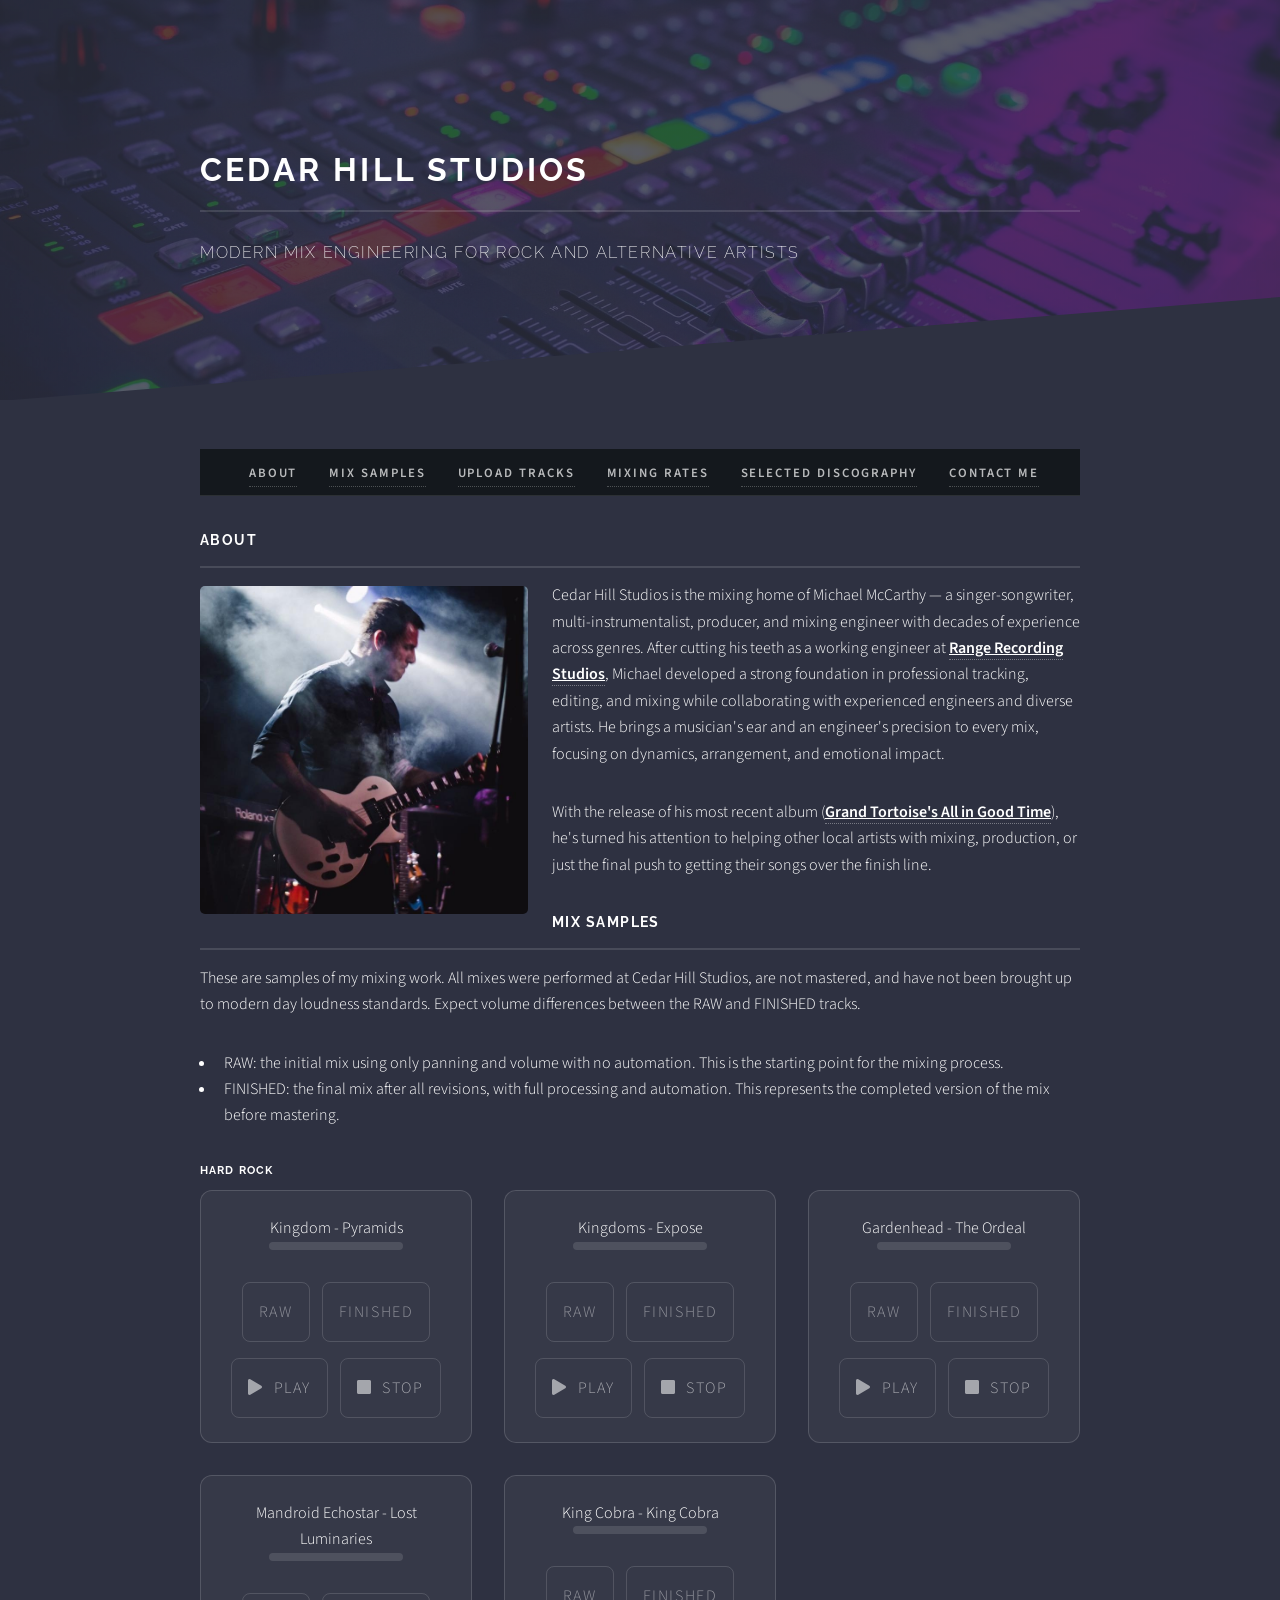
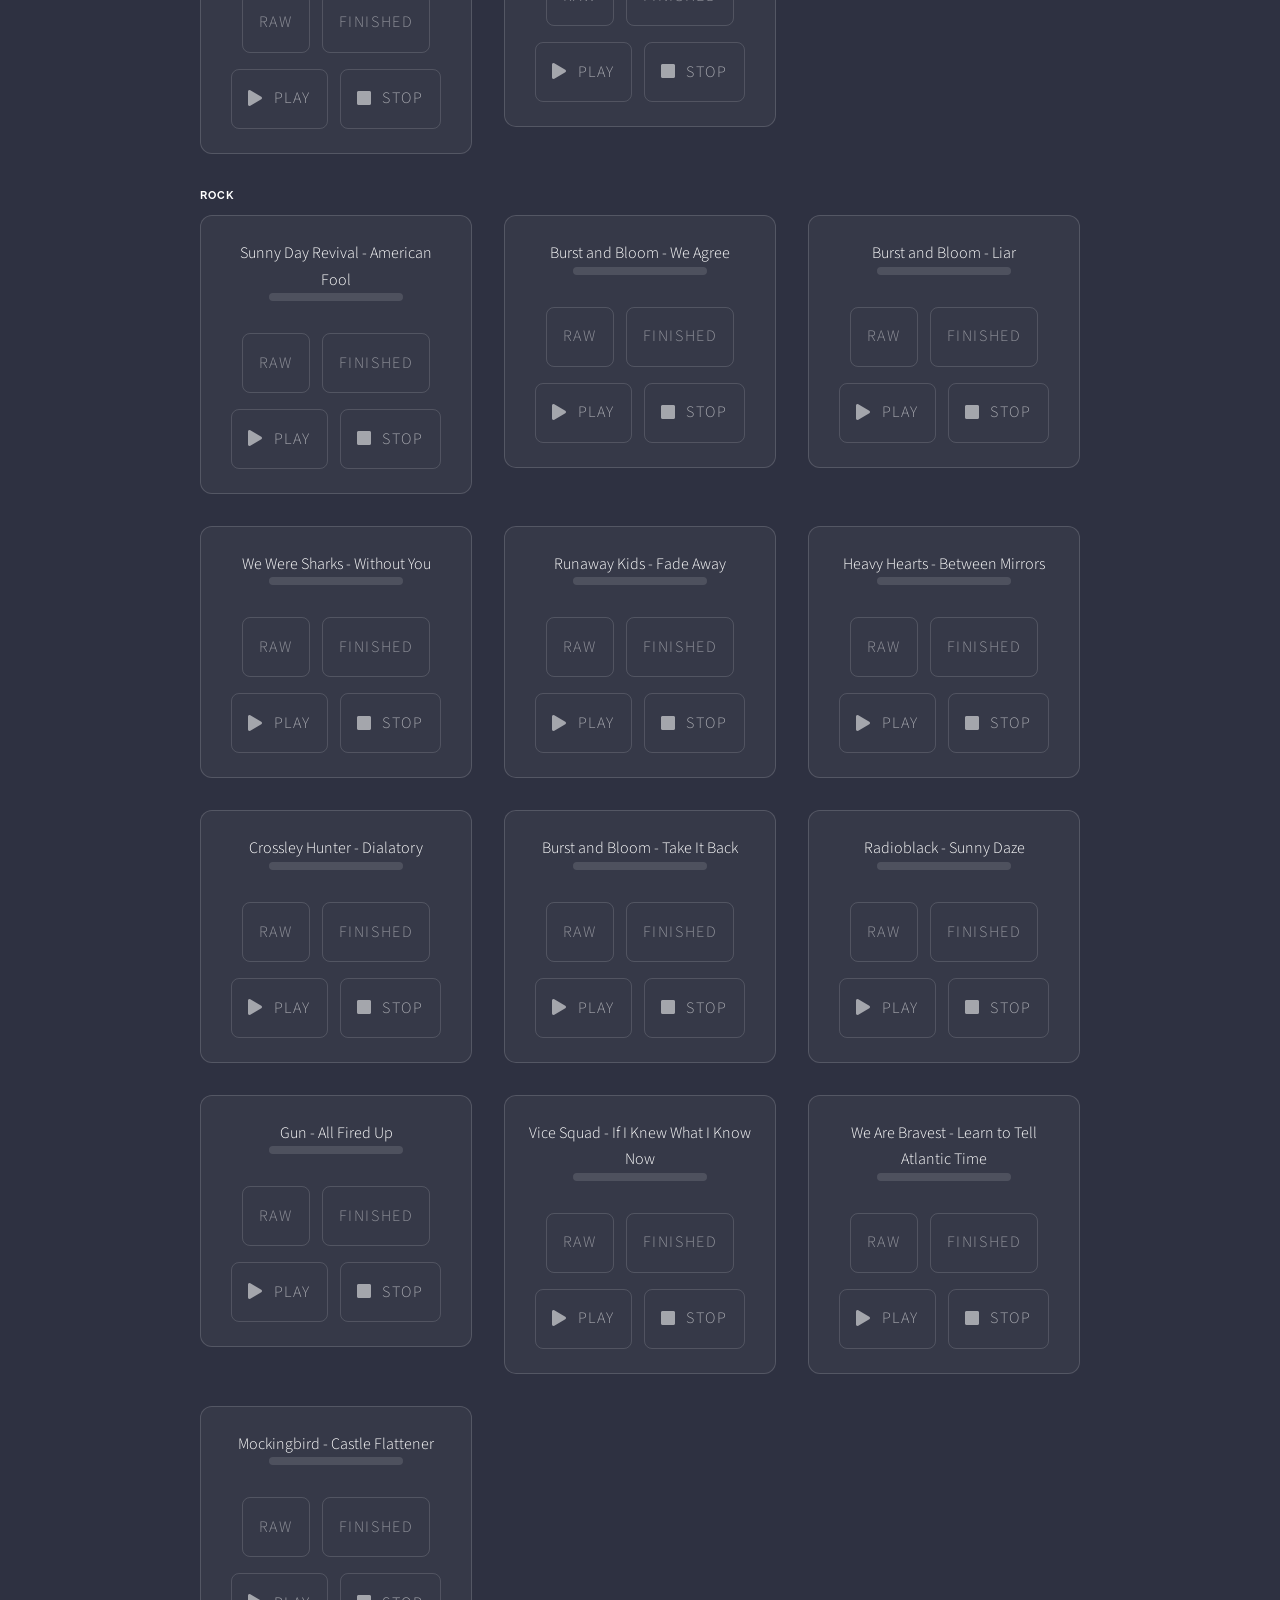
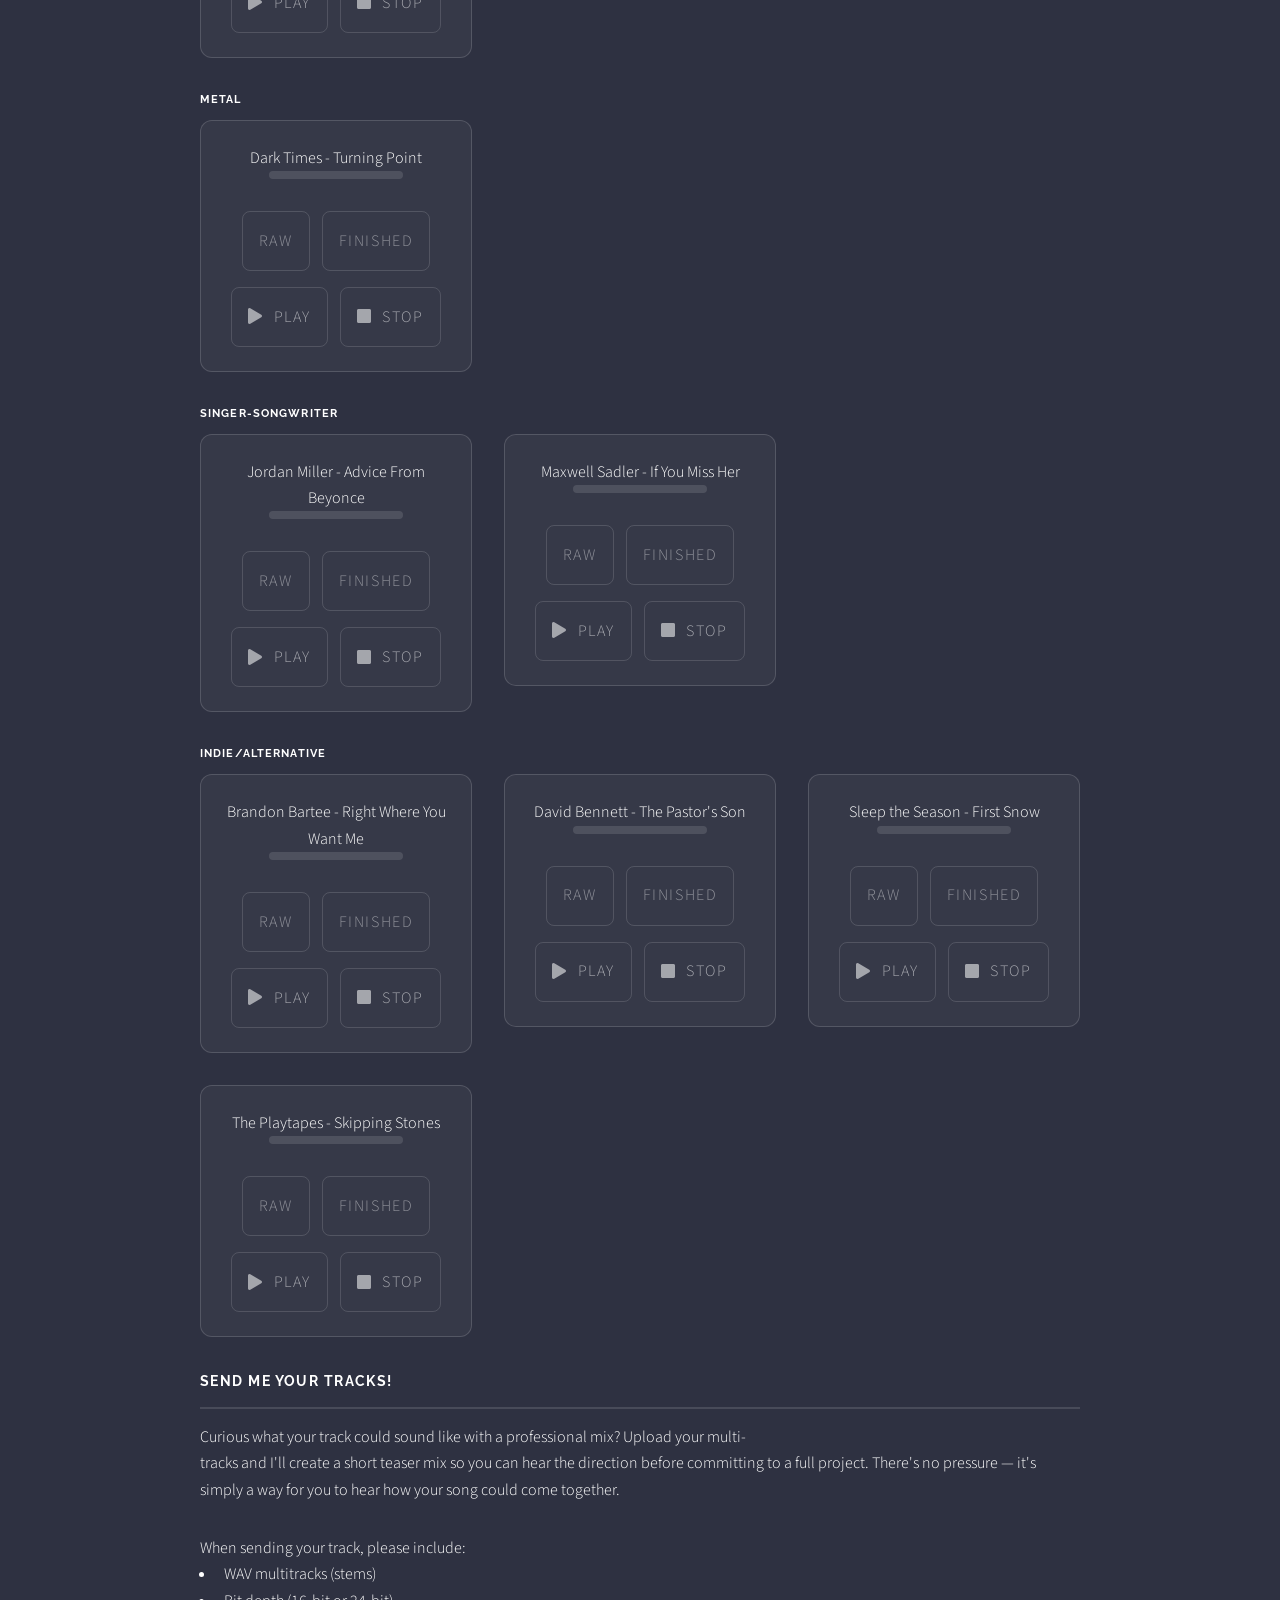
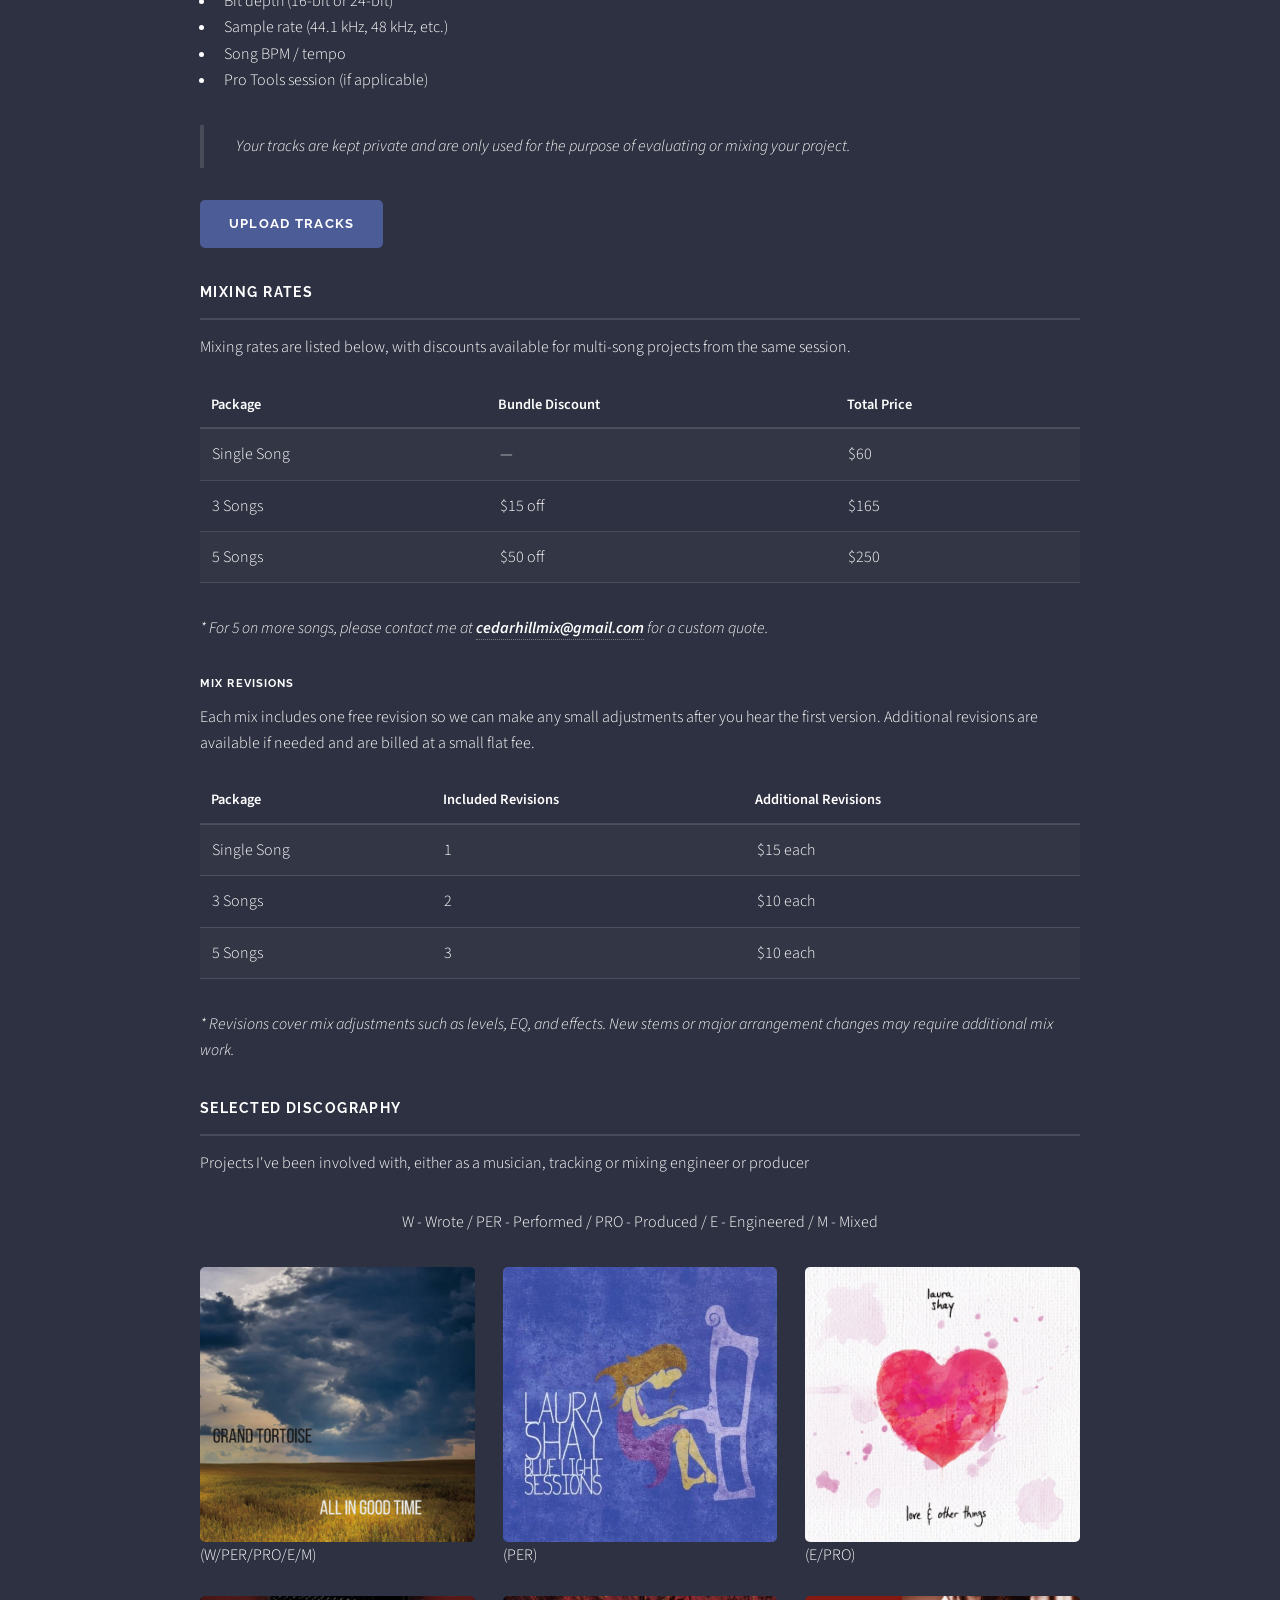
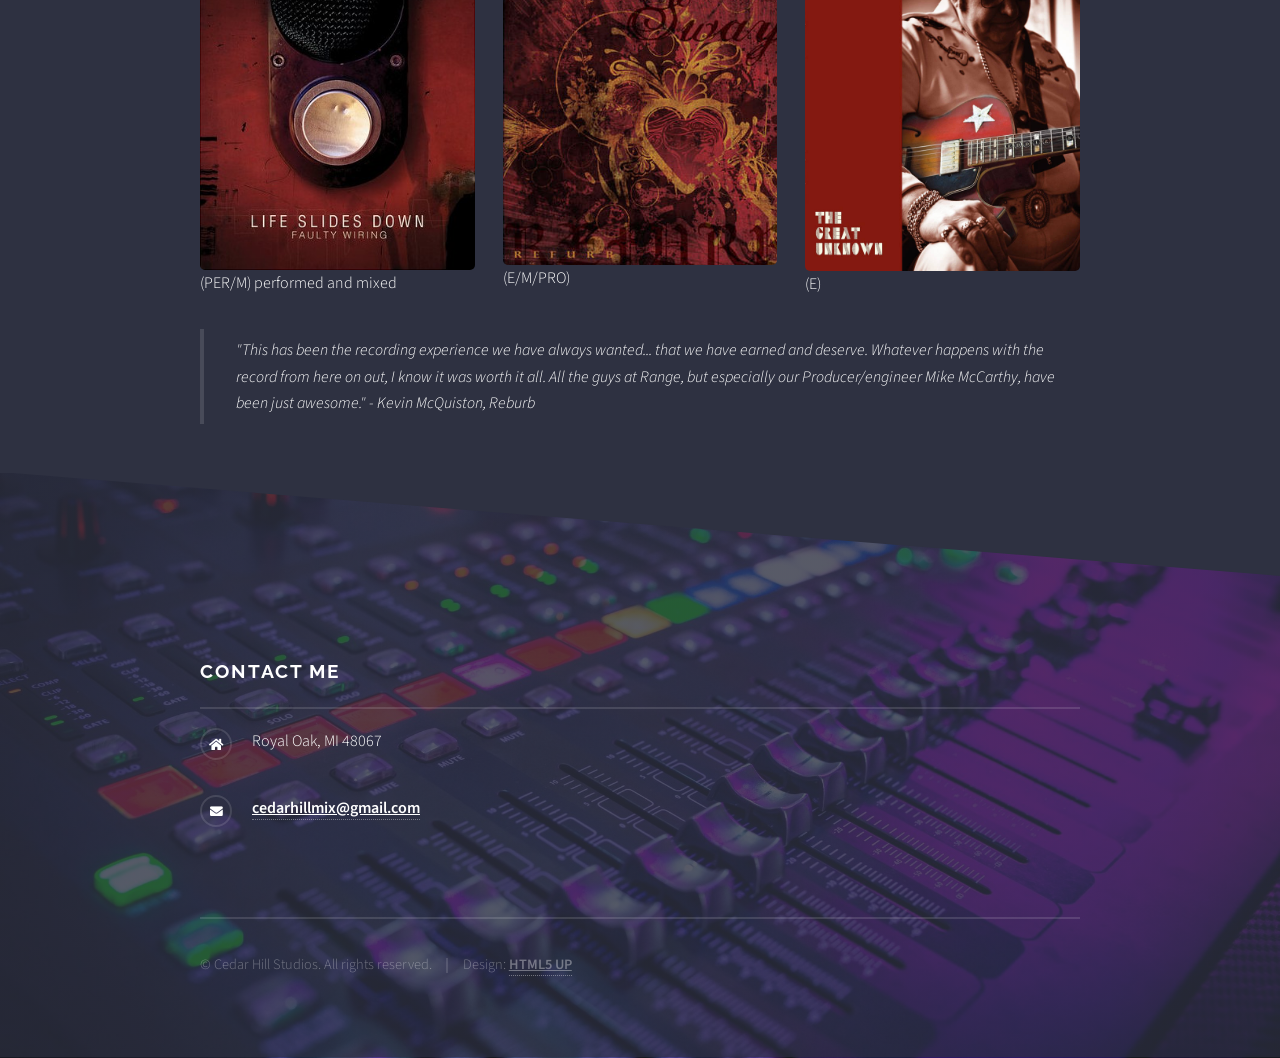
==== index.html @ b8bce9ea "update king cobra" ====
<!DOCTYPE HTML>
<!--
	Solid State by HTML5 UP
	html5up.net | @ajlkn
	Free for personal and commercial use under the CCA 3.0 license (html5up.net/license)
-->
<html>
	<head>
		<title>Cedar Hill Studios</title>
		<meta charset="utf-8" />
		<meta name="viewport" content="width=device-width, initial-scale=1, user-scalable=no" />
		<link rel="stylesheet" href="assets/css/main.css" />
		<noscript><link rel="stylesheet" href="assets/css/noscript.css" /></noscript>

		<style>
  .ab-player {
    margin: 2rem 0;
  }

  .ab-player .player__wrapper {
    padding: 1.5rem;
    border: 1px solid rgba(255,255,255,0.15);
    border-radius: 12px;
    background: rgba(255,255,255,0.04);
    max-width: 36rem;
  }

  .ab-player .progress__container {
    height: 0.5rem;
    background: rgba(255,255,255,0.12);
    border-radius: 999px;
    overflow: hidden;
    margin-bottom: 1rem;
	width: 60%;
  }

  .ab-player .progress__bar {
    height: 100%;
    width: 0%;
    background: #ffffff;
  }

  .ab-player .ab__controls,
  .ab-player .play__stop__controls {
    display: flex;
    gap: 0.75rem;
    margin-top: 1rem;
    flex-wrap: wrap;
  }

  .ab-player button,
  .ab-player .button {
    appearance: none;
    border: 1px solid rgba(255,255,255,0.25);
    background: transparent;
    color: inherit;
    padding: 0.65rem 1rem;
    border-radius: 8px;
    cursor: pointer;
    font: inherit;
    box-shadow: none !important;
  }

  .ab-player button:hover,
  .ab-player .button:hover {
    border-color: rgba(255,255,255,0.5);
  }

  /* Default A/B state */
  .ab-player .ab__controls .button,
  .ab-player .ab__controls button {
    background: transparent;
    color: rgba(255,255,255,0.55);
    border-color: rgba(255,255,255,0.18);
  }

  /* Selected A/B state: the script uses disabled=true for the active source */
  .ab-player .ab__controls .button:disabled,
  .ab-player .ab__controls button:disabled {
    opacity: 1 !important;
    background: rgba(255,255,255,0.12) !important;
    color: #ffffff !important;
    border-color: rgba(255,255,255,0.35) !important;
    cursor: default;
  }

  /* Unselected A/B state */
  .ab-player .ab__controls .button:not(:disabled),
  .ab-player .ab__controls button:not(:disabled) {
    background: transparent !important;
    color: rgba(255,255,255,0.45) !important;
    border-color: rgba(255,255,255,0.14) !important;
  }

  /* Play / Stop sizing */
  .ab-player .play__stop__controls .button,
  /* .ab-player .play__stop__controls button {
    min-width: 8rem;
    text-align: center;
  } */
  .ab-player .play__stop__controls button {
  display: inline-flex;
  align-items: center;
  justify-content: center;
  gap: 0.6rem;
}

.ab-player .play__stop__controls button .icon {
  margin: 0;
}

  /* Keep play/stop visible before initialization */
  .ab-player .play__stop__controls .button:disabled,
  .ab-player .play__stop__controls button:disabled {
    opacity: 0.55;
    cursor: default;
  }

  /* Center everything inside the player card */
.ab-player .player__wrapper {
  text-align: center;
  display: flex;
  flex-direction: column;
  align-items: center;
}

/* Center the progress bar */
.ab-player .progress__container {
  width: 60%;
  margin-left: auto;
  margin-right: auto;
}

/* Center button rows */
.ab-player .ab__controls,
.ab-player .play__stop__controls {
  justify-content: center;
}

/* container that holds multiple mix cards */
.mix-grid {
  display: grid !important;
  grid-template-columns: repeat(3, minmax(0, 1fr)) !important;
  gap: 2rem;
  align-items: start;
}

.mix-card {
  min-width: 0;
  width: 100%;
}

.mix-card .ab-player {
  margin: 0;
  width: 100%;
}

.mix-card .player__wrapper {
  width: 100%;
  max-width: none !important;
  box-sizing: border-box;
}

/* tablet */
@media screen and (max-width: 980px) {
  .mix-grid {
    grid-template-columns: repeat(2, minmax(0, 1fr)) !important;
  }
}

/* mobile */
@media screen and (max-width: 640px) {
  .mix-grid {
    grid-template-columns: 1fr !important;
  }
}

/*
.image.left img {
  width: 350px;
}
*/

.image.left img {
  max-width: 350px;
  width: 100%;
}

.image.right img {
  width: 300px;
}

p a,
li a {
  text-decoration: underline;
  font-weight: 600;
}

#page-nav {
  position: sticky;
  top: 0;
  z-index: 1000;
  background: #1b1f22; /* match template */
  padding: 0.75em 0;
  border-bottom: 1px solid rgba(255,255,255,0.1);
}

#page-nav ul {
  display: flex;
  justify-content: center;
  gap: 2em;
  list-style: none;
  margin: 0;
  padding: 0;
}

#page-nav a {
  text-decoration: none;
  font-weight: 600;
  letter-spacing: 0.1em;
  text-transform: uppercase;
  color: #fff;
  opacity: 0.8;
}

#page-nav a:hover {
  opacity: 1;
}

#page-nav {
  background: rgba(20, 24, 28, 0.95);
  padding: 0.6em 0;
}

#page-nav ul {
  gap: 1.5em;
}

#page-nav a {
  font-size: 0.8em;
  letter-spacing: 0.15em;
  opacity: 0.7;
  transition: opacity 0.2s ease, border-bottom 0.2s ease;
  padding-bottom: 4px;
}

#page-nav a:hover {
  opacity: 1;
  border-bottom: 2px solid #ffffff;
}

@media screen and (max-width: 736px) {
  #page-nav {
    position: static;
    padding: 0.75rem 0;
  }

  #page-nav ul {
    display: grid;
    grid-template-columns: repeat(2, minmax(0, 1fr));
    gap: 0.75rem;
    padding: 0;
  }

  #page-nav li {
    min-width: 0;
  }

  #page-nav a {
    display: block;
    text-align: center;
    font-size: 0.7em;
    letter-spacing: 0.12em;
    line-height: 1.4;
    padding: 0.75rem 0.35rem;
    white-space: normal;
  }

  #about .image.left {
    float: none;
    display: block;
    margin: 0 0 1.5rem 0;
    width: 100%;
  }

  #about .image.left img {
    display: block;
    width: 100%;
    height: auto;
  }
}

</style>

	</head>
	<body class="is-preload">

		<!-- Page Wrapper -->
			<div id="page-wrapper">

				<!-- <header id="header">
					<h1><a href="index.html">Cedar Hill Studios</a></h1>
					<nav><a href="#menu">Menu</a></nav>
				</header> -->

				<!-- Menu -->
				 <!--
					<nav id="menu">
						<div class="inner">
							<h2>Menu</h2>
							<ul class="links">
								<li><a href="index.html">Home</a></li>
								<li><a href="generic.html">Generic</a></li>
								<li><a href="elements.html">Elements</a></li>
								<li><a href="#">Log In</a></li>
								<li><a href="#">Sign Up</a></li>
							</ul>
							<a href="#" class="close">Close</a>
						</div>
					</nav>
				-->

				<!-- Wrapper -->
					<section id="wrapper">
						
						<header>
							<div class="inner">
								<h2>Cedar Hill Studios</h2>
								<!-- <p>Mixing and Music Production</p> -->
								<p>Modern mix engineering for rock and alternative artists</p>
							</div>
						</header>

						<!-- Content -->
							<div class="wrapper">
								<div class="inner">
									
									<!-- nav -->
									<section id="nav">
										<nav id="page-nav">
											<ul>
												<li><a href="#about">About</a></li>
												<li><a href="#mixes">Mix Samples</a></li>
												<li><a href="#send-tracks">Upload Tracks</a></li>
												<li><a href="#mixing-rates">Mixing Rates</a></li>
												<li><a href="#selected-discography">Selected Discography</a></li>
												<li><a href="#footer">Contact Me</a></li>
											</ul>
										</nav>
									</section>

									<p></p>

									<!-- About -->
									<section id="about">
										<h3 class="major">About</h3>
										<p><span class="image left"><img src="images/about.jpg" alt="" /></span>Cedar Hill Studios is the mixing home of Michael McCarthy — a singer-songwriter, multi-instrumentalist, producer, and mixing engineer with decades of experience across genres. After cutting his teeth as a working engineer at <a href="https://www.rangerecordingstudio.com/" target="_blank" rel="noopener">Range Recording Studios</a>, Michael developed a strong foundation in professional tracking, editing, and mixing while collaborating with experienced engineers and diverse artists. He brings a musician's ear and an engineer's precision to every mix, focusing on dynamics, arrangement, and emotional impact.</p>
										<p>With the release of his most recent album (<a href="https://grandtortoise.bandcamp.com/album/all-in-good-time" target="_blank" rel="noopener">Grand Tortoise's All in Good Time</a>), he's turned his attention to helping other local artists with mixing, production, or just the final push to getting their songs over the finish line.</p>
									</section>

									<!-- Mix Samples -->
									<section id="mixes">
										<h3 class="major">Mix Samples</h3>
										<p>These are samples of my mixing work. All mixes were performed at Cedar Hill Studios, are not mastered, and have not been brought up to modern day loudness standards. Expect volume differences between the RAW and FINISHED tracks.</p>
										<ul>
											<li>RAW: the initial mix using only panning and volume with no automation. This is the starting point for the mixing process.</li>
											<li>FINISHED: the final mix after all revisions, with full processing and automation. This represents the completed version of the mix before mastering.</li>
										</ul>

										<p></p>
										
										<h4>Hard Rock</h4>

										<div class="mix-grid">
											
											<!-- Kingdoms - Pyramids -->
											<div class="mix-card">
												<div class="ab-player">
													<div class="player__wrapper"
														data-audio-a="https://www.dropbox.com/scl/fi/0twt4knzwsnf06zncje6p/Pyramids-02.mp3?rlkey=pqoehkvr4y8ivr6omgzjj4rfr&st=31dgwm2t&raw=1"
														data-audio-b="https://www.dropbox.com/scl/fi/mg24t0v85hurvg9dk42c6/Pyramids-15-MD.mp3?rlkey=1tupbscbnykhoiz4uitkdhvil&st=fqi53rax&raw=1"
													>
													Kingdom - Pyramids
													<div class="progress__container progress">
														<div class="progress__bar progress__fill"></div>
													</div>
													<div class="ab__controls">
														<button class="button small a__button">Raw</button>
														<button class="button small b__button">Finished</button>
													</div>
													<div class="play__stop__controls">
														<button class="button small play__pause__button play__button" disabled>
															<span class="icon solid fa-play"></span><span>Play</span>
														</button>
														<button class="button small stop__button" disabled>
															<span class="icon solid fa-stop"></span><span>Stop</span>
														</button>
													</div>
													</div>
												</div>
											</div>

											<!-- Kingdoms - Expose -->
											<div class="mix-card">
												<div class="ab-player">
													<div class="player__wrapper"
														data-audio-a="https://www.dropbox.com/scl/fi/qsjluxu0j3p9rn7ycx8ng/Expose.mp3?rlkey=kj3r1uuilceppmnxm7r90l8jw&st=j52zoq6k&raw=1"
														data-audio-b="https://www.dropbox.com/scl/fi/bh8lzv7c3436rf4ie36bh/Expose-29.mp3?rlkey=neu1ihig5gazahu43skpr2uuh&st=ue8ab1ff&raw=1"
													>
													Kingdoms - Expose
													<div class="progress__container progress">
														<div class="progress__bar progress__fill"></div>
													</div>
													<div class="ab__controls">
														<button class="button small a__button">Raw</button>
														<button class="button small b__button">Finished</button>
													</div>
													<div class="play__stop__controls">
														<button class="button small play__pause__button play__button" disabled>
															<span class="icon solid fa-play"></span><span>Play</span>
														</button>
														<button class="button small stop__button" disabled>
															<span class="icon solid fa-stop"></span><span>Stop</span>
														</button>
													</div>
													</div>
												</div>
											</div>

											<!-- Gardenhead - The Ordeal -->
											<div class="mix-card">
												<div class="ab-player">
													<div class="player__wrapper"
														data-audio-a="https://www.dropbox.com/scl/fi/jmcamsijy6dq5yztuwvcy/The-Ordeal-AGAIN-01.mp3?rlkey=lnr94arp9pr79n4g2ge4pypcx&st=y0mc38s9&raw=1"
														data-audio-b="https://www.dropbox.com/scl/fi/lraey3ltt3r65stwi09bx/The-Ordeal-AGAIN-09.mp3?rlkey=me01s0kpapwegjllc0amch8jp&st=4fdlacoc&raw=1"
													>
													Gardenhead - The Ordeal
													<div class="progress__container progress">
														<div class="progress__bar progress__fill"></div>
													</div>
													<div class="ab__controls">
														<button class="button small a__button">Raw</button>
														<button class="button small b__button">Finished</button>
													</div>
													<div class="play__stop__controls">
														<button class="button small play__pause__button play__button" disabled>
															<span class="icon solid fa-play"></span><span>Play</span>
														</button>
														<button class="button small stop__button" disabled>
															<span class="icon solid fa-stop"></span><span>Stop</span>
														</button>
													</div>
													</div>
												</div>
											</div>

											<!-- Mandroid Echostar - Lost Luminaries -->
											<div class="mix-card">
												<div class="ab-player">
													<div class="player__wrapper"
														data-audio-a="https://www.dropbox.com/scl/fi/526jzicxjudl2f7oba7xh/LOST-LUMINARIES-AGAIN-01.mp3?rlkey=rplt4g49chr9qr6k9qgvhfsw7&st=3gs4sxyk&raw=1"
														data-audio-b="https://www.dropbox.com/scl/fi/y8gx8b8k6r08fx15ozfin/LOST-LUMINARIES-AGAIN-07-MD.mp3?rlkey=ac9beb8va0kzdqgfus7ii2mt3&st=yspgktgm&raw=1"
													>
													Mandroid Echostar - Lost Luminaries
													<div class="progress__container progress">
														<div class="progress__bar progress__fill"></div>
													</div>
													<div class="ab__controls">
														<button class="button small a__button">Raw</button>
														<button class="button small b__button">Finished</button>
													</div>
													<div class="play__stop__controls">
														<button class="button small play__pause__button play__button" disabled>
															<span class="icon solid fa-play"></span><span>Play</span>
														</button>
														<button class="button small stop__button" disabled>
															<span class="icon solid fa-stop"></span><span>Stop</span>
														</button>
													</div>
													</div>
												</div>
											</div>

											<!-- King Cobra - King Cobra -->
											<div class="mix-card">
												<div class="ab-player">
													<div class="player__wrapper"
														data-audio-a="https://www.dropbox.com/scl/fi/z2lg7lxvg6qkp6eo3wpnu/KING-COBRA-01.mp3?rlkey=79jzzfqljekxkam50wnmb8yy3&st=9akngnvh&raw=1"
														data-audio-b="https://www.dropbox.com/scl/fi/kizxdjsobdwzb009i0xqb/KING-COBRA-13.mp3?rlkey=60ow57agykn4tve5anfpa4d0f&st=lbhgzd22&raw=1"
													>
													King Cobra - King Cobra
													<div class="progress__container progress">
														<div class="progress__bar progress__fill"></div>
													</div>
													<div class="ab__controls">
														<button class="button small a__button">Raw</button>
														<button class="button small b__button">Finished</button>
													</div>
													<div class="play__stop__controls">
														<button class="button small play__pause__button play__button" disabled>
															<span class="icon solid fa-play"></span><span>Play</span>
														</button>
														<button class="button small stop__button" disabled>
															<span class="icon solid fa-stop"></span><span>Stop</span>
														</button>
													</div>
													</div>
												</div>
											</div>

										</div>
										
										<p></p>

										<h4>Rock</h4>
										
										<div class="mix-grid">
											
											<!-- Sunny Day Revival - American Fool -->
											 <div class="mix-card">
												<div class="ab-player">
													<div class="player__wrapper"
															data-audio-a="https://www.dropbox.com/scl/fi/13tlebqkhd5tpugh5uuc3/American-Fool.mp3?rlkey=5zuk94xnk2qdqq06tiaqud54r&st=df0v9z14&raw=1"
															data-audio-b="https://www.dropbox.com/scl/fi/c82yyv0srella4s9pvzao/American-Fool-15.mp3?rlkey=r55o243jvj8p7seipbyxg0bo7&st=7gseeh5a&raw=1"
														>
														Sunny Day Revival - American Fool
														<div class="progress__container progress">
															<div class="progress__bar progress__fill"></div>
														</div>
														<div class="ab__controls">
															<button class="button small a__button">Raw</button>
															<button class="button small b__button">Finished</button>
														</div>
														<div class="play__stop__controls">
															<button class="button small play__pause__button play__button" disabled>
																<span class="icon solid fa-play"></span><span>Play</span>
															</button>
															<button class="button small stop__button" disabled>
																<span class="icon solid fa-stop"></span><span>Stop</span>
															</button>
														</div>
													</div>
												</div>
											</div>

											<!-- Burst and Bloom - We Agree -->
											<div class="mix-card">
												<div class="ab-player">
													<div class="player__wrapper"
															data-audio-a="https://www.dropbox.com/scl/fi/h7u9isch831fxn71g6zui/WE-AGREE-03.mp3?rlkey=x5rhs6h19xs2a2msdak1wekdm&st=tlut14za&raw=1"
															data-audio-b="https://www.dropbox.com/scl/fi/h8g7hpncnslqb5eexsb67/WE-AGREE-DRUMS-10.mp3?rlkey=qopga9t1l3ji0dowf6s3i28ww&st=7baqybuj&raw=1"
														>
														Burst and Bloom - We Agree
														<div class="progress__container progress">
															<div class="progress__bar progress__fill"></div>
														</div>
														<div class="ab__controls">
															<button class="button small a__button">Raw</button>
															<button class="button small b__button">Finished</button>
														</div>
														<div class="play__stop__controls">
															<button class="button small play__pause__button play__button" disabled>
																<span class="icon solid fa-play"></span><span>Play</span>
															</button>
															<button class="button small stop__button" disabled>
																<span class="icon solid fa-stop"></span><span>Stop</span>
															</button>
														</div>
													</div>
												</div>
											</div>

											<!-- Burst and Bloom - Liar -->
											<div class="mix-card">
												<div class="ab-player">
													<div class="player__wrapper"
															data-audio-a="https://www.dropbox.com/scl/fi/to7rvm010y4uv4xlbkc97/LIAR-04.mp3?rlkey=a03j3r2ppc63cts7o8vxldstd&st=zt8lq0hs&raw=1"
															data-audio-b="https://www.dropbox.com/scl/fi/jpb7pobpeqs01ccupbcj1/LIAR-17.mp3?rlkey=vmt2wu5hok2h0midautkzv0jh&st=ovlhbqvl&raw=1"
														>
														Burst and Bloom - Liar
														<div class="progress__container progress">
															<div class="progress__bar progress__fill"></div>
														</div>
														<div class="ab__controls">
															<button class="button small a__button">Raw</button>
															<button class="button small b__button">Finished</button>
														</div>
														<div class="play__stop__controls">
															<button class="button small play__pause__button play__button" disabled>
																<span class="icon solid fa-play"></span><span>Play</span>
															</button>
															<button class="button small stop__button" disabled>
																<span class="icon solid fa-stop"></span><span>Stop</span>
															</button>
														</div>
													</div>
												</div>
											</div>

											<!-- We Were Sharks - Without You -->
											<div class="mix-card">
												<div class="ab-player">

													<div class="player__wrapper"
															data-audio-a="https://www.dropbox.com/scl/fi/x1o3u9tzzockvdr5ml4lx/WITHOUT-YOU-01.mp3?rlkey=pma3ijy9hgb495p5yhilohj3p&st=ire8sr6v&raw=1"
															data-audio-b="https://www.dropbox.com/scl/fi/c2wev1sls84wzlra4xrv0/WITHOUT-YOU-13.mp3?rlkey=0p0cnrd3ukh5qulb2x3m9nwvy&st=pmehepp6&raw=1"
														>
														We Were Sharks - Without You
														<div class="progress__container progress">
															<div class="progress__bar progress__fill"></div>
														</div>
														<div class="ab__controls">
															<button class="button small a__button">Raw</button>
															<button class="button small b__button">Finished</button>
														</div>
														<div class="play__stop__controls">
															<button class="button small play__pause__button play__button" disabled>
																<span class="icon solid fa-play"></span><span>Play</span>
															</button>
															<button class="button small stop__button" disabled>
																<span class="icon solid fa-stop"></span><span>Stop</span>
															</button>
														</div>
													</div>
												</div>
											</div>

											<!-- Runaway Kids - Fade Away -->
											<div class="mix-card">
												<div class="ab-player">
													<div class="player__wrapper"
															data-audio-a="https://www.dropbox.com/scl/fi/3c4pkmjntqvz5kfod960m/RunawayKids-02.mp3?rlkey=dke1wimdm3j6f4x63nqij6bj9&st=n1br318x&raw=1"
															data-audio-b="https://www.dropbox.com/scl/fi/ws86bdsyt6pgt4ltsyhnt/RunawayKids-01-TEMPLATE-IMPORT-07.mp3?rlkey=xxs36mzw1jgjy9v1xrc01khyv&st=5drq91v0&raw=1"
														>
														Runaway Kids - Fade Away
														<div class="progress__container progress">
															<div class="progress__bar progress__fill"></div>
														</div>
														<div class="ab__controls">
															<button class="button small a__button">Raw</button>
															<button class="button small b__button">Finished</button>
														</div>
														<div class="play__stop__controls">
															<button class="button small play__pause__button play__button" disabled>
																<span class="icon solid fa-play"></span><span>Play</span>
															</button>
															<button class="button small stop__button" disabled>
																<span class="icon solid fa-stop"></span><span>Stop</span>
															</button>
														</div>
													</div>
												</div>
											</div>

											<!-- Heavy Hearts - Between Mirrors -->
											<div class="mix-card">
												<div class="ab-player">
													<div class="player__wrapper"
															data-audio-a="https://www.dropbox.com/scl/fi/7o55wp48t8cgysuw5p641/BETWEEN-MIRRORS.mp3?rlkey=fi8ij1785jsygm5jkuzhaf0cr&st=wydgwicy&raw=1"
															data-audio-b="https://www.dropbox.com/scl/fi/3hb78wjz773enllsj20e3/BETWEEN-MIRRORS-21-MD.mp3?rlkey=y5tljzj2bglb3eszh83tqlxcb&st=ks8eba09&raw=1"
														>
														Heavy Hearts - Between Mirrors	
														<div class="progress__container progress">
															<div class="progress__bar progress__fill"></div>
														</div>
														<div class="ab__controls">
															<button class="button small a__button">Raw</button>
															<button class="button small b__button">Finished</button>
														</div>
														<div class="play__stop__controls">
															<button class="button small play__pause__button play__button" disabled>
																<span class="icon solid fa-play"></span><span>Play</span>
															</button>
															<button class="button small stop__button" disabled>
																<span class="icon solid fa-stop"></span><span>Stop</span>
															</button>
														</div>
													</div>
												</div>
											</div>

											<!-- Crossley Hunter - Dialatory -->
											<div class="mix-card">
												<div class="ab-player">
													<div class="player__wrapper"
														data-audio-a="https://www.dropbox.com/scl/fi/kwh4nxeqvfhhdvuqit1qi/DIALATORY.mp3?rlkey=jvmd21opztdg4wn7x8jli4dml&st=odvnanm9&raw=1"
														data-audio-b="https://www.dropbox.com/scl/fi/rvy1b4bdtrbhyoqshud32/DIALATORY-11-MD.mp3?rlkey=pzrx4ampcloq79j5n9md5hx00&st=jylepbf6&raw=1"
													>
													Crossley Hunter - Dialatory
													<div class="progress__container progress">
														<div class="progress__bar progress__fill"></div>
													</div>
													<div class="ab__controls">
														<button class="button small a__button">Raw</button>
														<button class="button small b__button">Finished</button>
													</div>
													<div class="play__stop__controls">
														<button class="button small play__pause__button play__button" disabled>
															<span class="icon solid fa-play"></span><span>Play</span>
														</button>
														<button class="button small stop__button" disabled>
															<span class="icon solid fa-stop"></span><span>Stop</span>
														</button>
													</div>
													</div>
												</div>
											</div>

											<!-- Burst and Bloom - Take It Back -->
											<div class="mix-card">
												<div class="ab-player">
													<div class="player__wrapper"
															data-audio-a="https://www.dropbox.com/scl/fi/efyqgx5xnknnhz87rssya/TAKE_IT_BACK-01.mp3?rlkey=s42wh2ktlb7i0mv02errs4jjc&st=f27lw327&raw=1"
															data-audio-b="https://www.dropbox.com/scl/fi/46tesevd3ml5vtw5zv611/TAKE-IT-BACK-11-MD.mp3?rlkey=udhbws4574iziyngz3koyt06a&st=ayjryy84&raw=1"
														>
														Burst and Bloom - Take It Back
														<div class="progress__container progress">
															<div class="progress__bar progress__fill"></div>
														</div>
														<div class="ab__controls">
															<button class="button small a__button">Raw</button>
															<button class="button small b__button">Finished</button>
														</div>
														<div class="play__stop__controls">
															<button class="button small play__pause__button play__button" disabled>
																<span class="icon solid fa-play"></span><span>Play</span>
															</button>
															<button class="button small stop__button" disabled>
																<span class="icon solid fa-stop"></span><span>Stop</span>
															</button>
														</div>
													</div>
												</div>
											</div>

											<!-- Radioblack - Sunny Daze -->
											<div class="mix-card">
												<div class="ab-player">
													<div class="player__wrapper"
														data-audio-a="https://www.dropbox.com/scl/fi/5vhwc3suan5wltw1233i6/Sunny-Daze.mp3?rlkey=95076ydyxkxk370qrpnw30263&st=gmqlnp79&raw=1"
														data-audio-b="https://www.dropbox.com/scl/fi/w822ebmhcsoyld224csow/Sunny-Daze-14-MD.mp3?rlkey=gvc0s7i0055kg76efcm8m286o&st=a1a7h038&raw=1"
													>
													Radioblack - Sunny Daze
													<div class="progress__container progress">
														<div class="progress__bar progress__fill"></div>
													</div>
													<div class="ab__controls">
														<button class="button small a__button">Raw</button>
														<button class="button small b__button">Finished</button>
													</div>
													<div class="play__stop__controls">
														<button class="button small play__pause__button play__button" disabled>
															<span class="icon solid fa-play"></span><span>Play</span>
														</button>
														<button class="button small stop__button" disabled>
															<span class="icon solid fa-stop"></span><span>Stop</span>
														</button>
													</div>
													</div>
												</div>
											</div>

											<!-- Gun - All Fired Up -->
											<div class="mix-card">
												<div class="ab-player">
													<div class="player__wrapper"
															data-audio-a="https://www.dropbox.com/scl/fi/wzobg6o5g43w8jaoy02sh/All-Fired-Up-AGAIN-01.mp3?rlkey=9gpbboiiznqx9t3gonq17sn00&st=45zr4dv4&raw=1"
															data-audio-b="https://www.dropbox.com/scl/fi/jfw2jaw6225wtim8ik9vu/All-Fired-Up-AGAIN-19.mp3?rlkey=wevlf9s1bgtumt8jx2lnf0jek&st=1glid53c&raw=1"
														>
														Gun - All Fired Up
														<div class="progress__container progress">
															<div class="progress__bar progress__fill"></div>
														</div>
														<div class="ab__controls">
															<button class="button small a__button">Raw</button>
															<button class="button small b__button">Finished</button>
														</div>
														<div class="play__stop__controls">
															<button class="button small play__pause__button play__button" disabled>
																<span class="icon solid fa-play"></span><span>Play</span>
															</button>
															<button class="button small stop__button" disabled>
																<span class="icon solid fa-stop"></span><span>Stop</span>
															</button>
														</div>
													</div>
												</div>
											</div>

											<!-- Vice Squad - If I Knew What I Know Now -->
											<div class="mix-card">
												<div class="ab-player">
													<div class="player__wrapper"
														data-audio-a="https://www.dropbox.com/scl/fi/7j1c3d6w452f0rk9donef/MixingPunk-01.mp3?rlkey=ma4ttt8yrirv8b09004mq9cai&st=n6g3ptmt&raw=1"
														data-audio-b="https://www.dropbox.com/scl/fi/c6cg3shpkywiigukljdu6/MixingPunk-08.mp3?rlkey=l44aqma28ns2r28pd7182zcaq&st=dmd581f2&raw=1"
													>
													Vice Squad - If I Knew What I Know Now
													<div class="progress__container progress">
														<div class="progress__bar progress__fill"></div>
													</div>
													<div class="ab__controls">
														<button class="button small a__button">Raw</button>
														<button class="button small b__button">Finished</button>
													</div>
													<div class="play__stop__controls">
														<button class="button small play__pause__button play__button" disabled>
															<span class="icon solid fa-play"></span><span>Play</span>
														</button>
														<button class="button small stop__button" disabled>
															<span class="icon solid fa-stop"></span><span>Stop</span>
														</button>
													</div>
													</div>
												</div>
											</div>

											

											<!-- We Are Bravest - Learn to Tell Atlantic Time -->
											<div class="mix-card">
												<div class="ab-player">
													<div class="player__wrapper"
															data-audio-a="https://www.dropbox.com/scl/fi/yebhoq8mkx1n3758jz43y/LEARN-TO-TELL-ATLANTIC-TIME-01.mp3?rlkey=rdss7p0lwgp8v8ullrfpivydi&st=qazekmxv&raw=1"
															data-audio-b="https://www.dropbox.com/scl/fi/p9f40dhodum9f7umh08u0/LEARN-TO-TELL-ATLANTIC-TIME-13.mp3?rlkey=9r65kfqhce0fuftcnc2jx0dsx&st=mh0119eu&raw=1"
														>
														We Are Bravest - Learn to Tell Atlantic Time
														<div class="progress__container progress">
															<div class="progress__bar progress__fill"></div>
														</div>
														<div class="ab__controls">
															<button class="button small a__button">Raw</button>
															<button class="button small b__button">Finished</button>
														</div>
														<div class="play__stop__controls">
															<button class="button small play__pause__button play__button" disabled>
																<span class="icon solid fa-play"></span><span>Play</span>
															</button>
															<button class="button small stop__button" disabled>
																<span class="icon solid fa-stop"></span><span>Stop</span>
															</button>
														</div>
													</div>
												</div>
											</div>

											<!--Mockingbirg - Castle Flattener -->
											<div class="mix-card">
												<div class="ab-player">
													<div class="player__wrapper"
															data-audio-a="https://www.dropbox.com/scl/fi/7vwlsellhgf7y9rcie9jb/CASTLE_FLATTENER-01.mp3?rlkey=zx1lxhv6zz95o93q2nprskrod&st=42us2vj1&raw=1"
															data-audio-b="https://www.dropbox.com/scl/fi/qdmckkb6huhm9vi5w2h2b/CASTLE_FLATTENER-05.mp3?rlkey=crjb25ez2psde0ekbhv7wicbw&st=ru9m94f3&raw=1"
														>
														Mockingbird - Castle Flattener
														<div class="progress__container progress">
															<div class="progress__bar progress__fill"></div>
														</div>
														<div class="ab__controls">
															<button class="button small a__button">Raw</button>
															<button class="button small b__button">Finished</button>
														</div>
														<div class="play__stop__controls">
															<button class="button small play__pause__button play__button" disabled>
																<span class="icon solid fa-play"></span><span>Play</span>
															</button>
															<button class="button small stop__button" disabled>
																<span class="icon solid fa-stop"></span><span>Stop</span>
															</button>
														</div>
													</div>
												</div>
											</div>

										</div>

										<p></p>

										<h4>Metal</h4>

										<div class="mix-grid">

											<!-- Dark Times - Turning Point -->
											<div class="mix-card">
												<div class="ab-player">
													<div class="player__wrapper"
														data-audio-a="https://www.dropbox.com/scl/fi/soc9i3kyi4j7niwijkuwv/Turning-Point.mp3?rlkey=eqyol4ycn6hfqtdttt8jbq4di&st=3en20yyx&raw=1"
														data-audio-b="https://www.dropbox.com/scl/fi/tqueefi5x26fhosce2sbh/Turning-Point-13.mp3?rlkey=eln4tpf6s9d5302zdkqtpfwx2&st=7dy4sj9z&raw=1"
													>
													Dark Times - Turning Point
													<div class="progress__container progress">
														<div class="progress__bar progress__fill"></div>
													</div>
													<div class="ab__controls">
														<button class="button small a__button">Raw</button>
														<button class="button small b__button">Finished</button>
													</div>
													<div class="play__stop__controls">
														<button class="button small play__pause__button play__button" disabled>
															<span class="icon solid fa-play"></span><span>Play</span>
														</button>
														<button class="button small stop__button" disabled>
															<span class="icon solid fa-stop"></span><span>Stop</span>
														</button>
													</div>
													</div>
												</div>
											</div>

										</div>

										<p></p>

										<h4>Singer-Songwriter</h4>
										
										<div class="mix-grid">

											<div class="mix-card">
												<div class="ab-player">
													<div class="player__wrapper"
														data-audio-a="https://www.dropbox.com/scl/fi/11cx1cofc8y1l46yyxibb/Advice-From-Beyonce-04.mp3?rlkey=hk0iuzglx6sbvve8xvexbw195&st=pj7iuo7o&raw=1"
														data-audio-b="https://www.dropbox.com/scl/fi/ul79ow3q0aarkwf83ree4/Advice-From-Beyonce-17.mp3?rlkey=1ccmp16v89e7012brm0cnv9sj&st=spi157mq&raw=1"
													>
													Jordan Miller - Advice From Beyonce
													<div class="progress__container progress">
														<div class="progress__bar progress__fill"></div>
													</div>
													<div class="ab__controls">
														<button class="button small a__button">Raw</button>
														<button class="button small b__button">Finished</button>
													</div>
													<div class="play__stop__controls">
														<button class="button small play__pause__button play__button" disabled>
															<span class="icon solid fa-play"></span><span>Play</span>
														</button>
														<button class="button small stop__button" disabled>
															<span class="icon solid fa-stop"></span><span>Stop</span>
														</button>
													</div>
													</div>
												</div>
											</div>

											<div class="mix-card">
												<div class="ab-player">
													<div class="player__wrapper"
														data-audio-a="https://www.dropbox.com/scl/fi/978i941j8xg52f3f3a8sg/If-You-Miss-Her.mp3?rlkey=j5hahinr7v33qbu3zxpx6bzm5&st=xmdayh0j&raw=1"
														data-audio-b="https://www.dropbox.com/scl/fi/b04ir5y1uehw1wcf7m2xl/If-You-Miss-Her-07.mp3?rlkey=4gc30hlxjciuo5kbcbip1oxz7&st=x7r91k2b&raw=1"
													>
													Maxwell Sadler - If You Miss Her
													<div class="progress__container progress">
														<div class="progress__bar progress__fill"></div>
													</div>
													<div class="ab__controls">
														<button class="button small a__button">Raw</button>
														<button class="button small b__button">Finished</button>
													</div>
													<div class="play__stop__controls">
														<button class="button small play__pause__button play__button" disabled>
															<span class="icon solid fa-play"></span><span>Play</span>
														</button>
														<button class="button small stop__button" disabled>
															<span class="icon solid fa-stop"></span><span>Stop</span>
														</button>
													</div>
													</div>
												</div>
											</div>

										</div>

										<p></p>

										<h4>Indie/Alternative</h4>

										<div class="mix-grid">

											<!-- Brandon Bartee - Right Where You Want Me -->
											<div class="mix-card">
												<div class="ab-player">
													<div class="player__wrapper"
															data-audio-a="https://www.dropbox.com/scl/fi/eb8paszxetugnapakme1t/Right-Where-You-Want-Me-03.mp3?rlkey=hcjihrxseg2jcl5ewy2qep6ve&st=2e3w8sap&raw=1"
															data-audio-b="https://www.dropbox.com/scl/fi/uockmuu4m1h7i238ym3fm/Right-Where-You-Want-Me-20-MD.mp3?rlkey=b7a3wmjnz36h3ur2cmnlstc86&st=jv2c4hn4&raw=1"
														>
														Brandon Bartee - Right Where You Want Me
														<div class="progress__container progress">
															<div class="progress__bar progress__fill"></div>
														</div>
														<div class="ab__controls">
															<button class="button small a__button">Raw</button>
															<button class="button small b__button">Finished</button>
														</div>
														<div class="play__stop__controls">
															<button class="button small play__pause__button play__button" disabled>
																<span class="icon solid fa-play"></span><span>Play</span>
															</button>
															<button class="button small stop__button" disabled>
																<span class="icon solid fa-stop"></span><span>Stop</span>
															</button>
														</div>
													</div>
												</div>
											</div>

											<!-- David Bennett - The Pastor's Son -->
											<div class="mix-card">
												<div class="ab-player">
													<div class="player__wrapper"
														data-audio-a="https://www.dropbox.com/scl/fi/p5h9q7ehg025rf4tci7oq/The-Pastor-s-Son.mp3?rlkey=ju5zx86sqk3ecknkf33e6lqiu&st=u9ayyg5j&raw=1"
														data-audio-b="https://www.dropbox.com/scl/fi/17ubxzhqxudm7f4hlzfz8/The-Pastor-Son-07.mp3?rlkey=dc5e4t8tbg4g06ccbu39pyxlx&st=9ow80201&raw=1"
													>
													David Bennett - The Pastor's Son
													<div class="progress__container progress">
														<div class="progress__bar progress__fill"></div>
													</div>
													<div class="ab__controls">
														<button class="button small a__button">Raw</button>
														<button class="button small b__button">Finished</button>
													</div>
													<div class="play__stop__controls">
														<button class="button small play__pause__button play__button" disabled>
															<span class="icon solid fa-play"></span><span>Play</span>
														</button>
														<button class="button small stop__button" disabled>
															<span class="icon solid fa-stop"></span><span>Stop</span>
														</button>
													</div>
													</div>
												</div>
											</div>

											<!-- Sleep the Season - First Snow -->
											<div class="mix-card">
												<div class="ab-player">
													<div class="player__wrapper"
														data-audio-a="https://www.dropbox.com/scl/fi/fwfk4kpu0wtgdmmqf9nmr/First-Snow.mp3?rlkey=88uhonzkihjcl2hnghw3frsxe&st=uwse68q1&raw=1"
														data-audio-b="https://www.dropbox.com/scl/fi/7nq2h1y80ga9x4inmktgj/First-Snow-11.mp3?rlkey=dj9ohg0keq2rf5p0oeo9z20yk&st=juj7l32u&raw=1"
													>
													Sleep the Season - First Snow
													<div class="progress__container progress">
														<div class="progress__bar progress__fill"></div>
													</div>
													<div class="ab__controls">
														<button class="button small a__button">Raw</button>
														<button class="button small b__button">Finished</button>
													</div>
													<div class="play__stop__controls">
														<button class="button small play__pause__button play__button" disabled>
															<span class="icon solid fa-play"></span><span>Play</span>
														</button>
														<button class="button small stop__button" disabled>
															<span class="icon solid fa-stop"></span><span>Stop</span>
														</button>
													</div>
													</div>
												</div>
											</div>

											<!-- The Playtapes - Skipping Stones -->
											<div class="mix-card">
												<div class="ab-player">
													<div class="player__wrapper"
														data-audio-a="https://www.dropbox.com/scl/fi/ytooookyomspzh0v5rl8t/Skipping-Stones-02.mp3?rlkey=8cxi6n5b2xejhebkym0m5ytrx&st=v5zddgkc&raw=1"
														data-audio-b="https://www.dropbox.com/scl/fi/ptgaycgga4kc8b08fhzs1/Skipping-Stones-19-MD.mp3?rlkey=6x0miwms52qzb3eheqy2qgkly&st=2xpqsvjw&raw=1"
													>
													The Playtapes - Skipping Stones
													<div class="progress__container progress">
														<div class="progress__bar progress__fill"></div>
													</div>
													<div class="ab__controls">
														<button class="button small a__button">Raw</button>
														<button class="button small b__button">Finished</button>
													</div>
													<div class="play__stop__controls">
														<button class="button small play__pause__button play__button" disabled>
															<span class="icon solid fa-play"></span><span>Play</span>
														</button>
														<button class="button small stop__button" disabled>
															<span class="icon solid fa-stop"></span><span>Stop</span>
														</button>
													</div>
													</div>
												</div>
											</div>
											
										</div>

									</section>

									<p></p>

									<!-- Send me your tracks -->
									<section id = "send-tracks">
										<h3 class="major">Send Me Your Tracks!</h3>
										<p>
											<span class="image right"><img src="images/TapeReel2.jpg" alt="" /></span>
											Curious what your track could sound like with a professional mix? Upload your multi-tracks and I'll create a short teaser mix so you can hear the direction before committing to a full project. There's no pressure — it's simply a way for you to hear how your song could come together.
											<p></p>
											When sending your track, please include:
											<ul>
												<li>WAV multitracks (stems)</li>
												<li>Bit depth (16-bit or 24-bit)</li>
												<li>Sample rate (44.1 kHz, 48 kHz, etc.)</li>
												<li>Song BPM / tempo</li>
												<li>Pro Tools session (if applicable)</li>
											</ul>

											<blockquote>Your tracks are kept private and are only used for the purpose of evaluating or mixing your project.</blockquote>

											<a href="https://www.dropbox.com/request/gbqOmd3NI0ubFaJUyOSl" class="button primary" target="_blank" rel="noopener">Upload tracks</a>
										</p>
									</section>

									<!-- Mixing Rates -->
									<section id = "mixing-rates">
										<h3 class="major">Mixing Rates</h3>
										<p>Mixing rates are listed below, with discounts available for multi-song projects from the same session.</p>
										<p>
											<div class="table-wrapper">
												<table>
													<thead>
														<tr>
															<th>Package</th>
															<th>Bundle Discount</th>
															<th>Total Price</th>
														</tr>
													</thead>
													<tbody>
														<tr>
															<td>Single Song</td>
															<td>—</td>
															<td>$60</td>
														</tr>
														<tr>
															<td>3 Songs</td>
															<td>$15 off</td>
															<td>$165</td>
														</tr>
														<tr>
															<td>5 Songs</td>
															<td>$50 off</td>
															<td>$250</td>
														</tr>
													</tbody>
												</table>
											</div>
											<i>* For 5 on more songs, please contact me at <b><a href="mailto:cedarhillmix@gmail.com?subject=Mixing Inquiry">cedarhillmix@gmail.com</a></b> for a custom quote.</i>
										</p>

										<h4>Mix Revisions</h4>
											<p>
											Each mix includes one free revision so we can make any small adjustments after you hear the first version.
											Additional revisions are available if needed and are billed at a small flat fee.
											</p>

											<div class="table-wrapper">
												<table>
													<thead>
														<tr>
															<th>Package</th>
															<th>Included Revisions</th>
															<th>Additional Revisions</th>
														</tr>
													</thead>
												<tbody>
													<tr>
														<td>Single Song</td>
														<td>1</td>
														<td>$15 each</td>
													</tr>
													<tr>
														<td>3 Songs</td>
														<td>2</td>
														<td>$10 each</td>
													</tr>
													<tr>
														<td>5 Songs</td>
														<td>3</td>
														<td>$10 each</td>
													</tr>
												</tbody>
												</table>
											</div>

											<p>
											<i>* Revisions cover mix adjustments such as levels, EQ, and effects. New stems or major arrangement changes may require additional mix work.</i>
											</p>

									</section>

									<!-- Selected Discography -->
									<section id = "selected-discography">
										<h3 class="major">Selected Discography</h3>
										<p>Projects I've been involved with, either as a musician, tracking or mixing engineer or producer</p>
										<p align="center">W - Wrote / PER - Performed  / PRO - Produced / E - Engineered / M - Mixed</p>
										<div class="box alt">
											<div class="row gtr-uniform">
												<!-- <div class="col-12"><span class="image fit"><img src="images/pic08.jpg" alt="" /></span></div> -->
												<div class="col-4"><span class="image fit"><a href="https://grandtortoise.bandcamp.com/album/all-in-good-time" target="_blank" rel="noopener"><img src="images/GrandTortoiseAllInGoodTime.jpg" alt="" /></a></span>(W/PER/PRO/E/M)</div>
												<div class="col-4"><span class="image fit"><a href="https://music.apple.com/us/album/blue-light-sessions/357223372" target="_blank" rel="noopener"><img src="images/LauraShayBlueLightSessions.jpg" alt="" /></a></span>(PER)</div>
												<div class="col-4"><span class="image fit"><a href="https://music.apple.com/us/album/love-other-things/485480855" target="_blank" rel="noopener"><img src="images/LauraShayLoveAndOtherThings.jpg" alt="" /></a></span></span>(E/PRO)</div>
												<div class="col-4"><span class="image fit"><a href="https://lifeslidesdown.bandcamp.com/album/faulty-wiring" target="_blank" rel="noopener"><img src="images/LifeSlidesDownFaultyWiring-Cropped.jpg" alt="" /></a></span>(PER/M) performed and mixed</div>
												<div class="col-4"><span class="image fit"><a href="https://ourstage.com/profile/refurb" target="_blank" rel="noopener"><img src="images/RefurbSway.jpg" alt="" /></a></span>(E/M/PRO)</div>
												<div class="col-4"><span class="image fit"><a href="https://thegreatunknown.bandcamp.com/album/tonight-lets-pretend" target="_blank" rel="noopener"><img src="images/TheGreatUnknown.jpg" alt="" /></a></span>(E)</div>
												<!--
												<div class="col-4"><span class="image fit"><img src="images/pic06.jpg" alt="" /></span></div>
												<div class="col-4"><span class="image fit"><img src="images/pic07.jpg" alt="" /></span></div>
												<div class="col-4"><span class="image fit"><img src="images/pic05.jpg" alt="" /></span></div>
												-->
											</div>
										</div>

										<blockquote>
											"This has been the recording experience we have always wanted... that we have earned and deserve. Whatever happens with the record from here on out, I know it was worth it all. All the guys at Range, but especially our Producer/engineer Mike McCarthy, have been just awesome." -  Kevin McQuiston, Reburb
										</blockquote>

									</section>

								</div>
							</div>

					</section>

				<!-- Footer -->
					<section id="footer">
						<div class="inner">
							<h2 class="major">Contact Me</h2>
							<!-- <form method="post" action="#">
								<div class="fields">
									<div class="field">
										<label for="name">Name</label>
										<input type="text" name="name" id="name" />
									</div>
									<div class="field">
										<label for="email">Email</label>
										<input type="email" name="email" id="email" />
									</div>
									<div class="field">
										<label for="message">Message</label>
										<textarea name="message" id="message" rows="4"></textarea>
									</div>
								</div>
								<ul class="actions">
									<li><input type="submit" value="Send Message" /></li>
								</ul>
							</form> -->
							<ul class="contact">
								<li class="icon solid fa-home">Royal Oak, MI 48067</li>
								<!-- <li class="icon solid fa-phone">(000) 000-0000</li> -->
								<li class="icon solid fa-envelope"><a href="#">cedarhillmix@gmail.com</a></li>
								<!-- <li class="icon brands fa-twitter"><a href="#">twitter.com/untitled-tld</a></li>
								<li class="icon brands fa-facebook-f"><a href="#">facebook.com/untitled-tld</a></li>
								<li class="icon brands fa-instagram"><a href="#">instagram.com/untitled-tld</a></li> -->
							</ul>
							<ul class="copyright">
								<li>&copy; Cedar Hill Studios. All rights reserved.</li><li>Design: <a href="http://html5up.net">HTML5 UP</a></li>
							</ul>
						</div>
					</section>

			</div>

		<!-- Scripts -->
		<script src="assets/js/jquery.min.js"></script>
		<script src="assets/js/jquery.scrollex.min.js"></script>
		<script src="assets/js/browser.min.js"></script>
		<script src="assets/js/breakpoints.min.js"></script>
		<script src="assets/js/util.js"></script>
		<script src="assets/js/main.js"></script>
		<script src="assets/js/ab-player.js"></script>
		<!-- <script src="https://cdn.jsdelivr.net/gh/mattbartley/AB-Audio-Player@main/js/ab-player.js"></script> -->
	</body>
</html>
---- assets/css/main.css ----
@import url(fontawesome-all.min.css);
@import url("https://fonts.googleapis.com/css?family=Raleway:200,700|Source+Sans+Pro:300,600,300italic,600italic");

/*
	Solid State by HTML5 UP
	html5up.net | @ajlkn
	Free for personal and commercial use under the CCA 3.0 license (html5up.net/license)
*/

html, body, div, span, applet, object,
iframe, h1, h2, h3, h4, h5, h6, p, blockquote,
pre, a, abbr, acronym, address, big, cite,
code, del, dfn, em, img, ins, kbd, q, s, samp,
small, strike, strong, sub, sup, tt, var, b,
u, i, center, dl, dt, dd, ol, ul, li, fieldset,
form, label, legend, table, caption, tbody,
tfoot, thead, tr, th, td, article, aside,
canvas, details, embed, figure, figcaption,
footer, header, hgroup, menu, nav, output, ruby,
section, summary, time, mark, audio, video {
	margin: 0;
	padding: 0;
	border: 0;
	font-size: 100%;
	font: inherit;
	vertical-align: baseline;}

article, aside, details, figcaption, figure,
footer, header, hgroup, menu, nav, section {
	display: block;}

body {
	line-height: 1;
}

ol, ul {
	list-style: none;
}

blockquote, q {
	quotes: none;
}

	blockquote:before, blockquote:after, q:before, q:after {
		content: '';
		content: none;
	}

table {
	border-collapse: collapse;
	border-spacing: 0;
}

body {
	-webkit-text-size-adjust: none;
}

mark {
	background-color: transparent;
	color: inherit;
}

input::-moz-focus-inner {
	border: 0;
	padding: 0;
}

input, select, textarea {
	-moz-appearance: none;
	-webkit-appearance: none;
	-ms-appearance: none;
	appearance: none;
}

/* Basic */

	@-ms-viewport {
		width: device-width;
	}

	body {
		-ms-overflow-style: scrollbar;
	}

	@media screen and (max-width: 480px) {

		html, body {
			min-width: 320px;
		}

	}

	html {
		box-sizing: border-box;
	}

	*, *:before, *:after {
		box-sizing: inherit;
	}

	body {
		background-color: #2e3141;
		background-image: linear-gradient(to top, rgba(46, 49, 65, 0.8), rgba(46, 49, 65, 0.8)), url("../../images/bg.jpg");
		background-size: auto,
 cover;
		background-attachment: fixed,
 fixed;
		background-position: center,
 center;
	}

		body.is-preload *, body.is-preload *:before, body.is-preload *:after {
			-moz-animation: none !important;
			-webkit-animation: none !important;
			-ms-animation: none !important;
			animation: none !important;
			-moz-transition: none !important;
			-webkit-transition: none !important;
			-ms-transition: none !important;
			transition: none !important;
		}

/* Type */

	body, input, select, textarea {
		color: #ffffff;
		font-family: "Source Sans Pro", Helvetica, sans-serif;
		/* font-size: 16.5pt; */
		font-size: 15pt;
		font-weight: 300;
		line-height: 1.65;
	}

		@media screen and (max-width: 1680px) {

			body, input, select, textarea {
				font-size: 13pt;
			}

		}

		@media screen and (max-width: 1280px) {

			body, input, select, textarea {
				font-size: 12pt;
			}

		}

		@media screen and (max-width: 980px) {

			body, input, select, textarea {
				font-size: 12pt;
			}

		}

		@media screen and (max-width: 736px) {

			body, input, select, textarea {
				font-size: 12pt;
			}

		}

		@media screen and (max-width: 480px) {

			body, input, select, textarea {
				font-size: 12pt;
			}

		}

	a {
		-moz-transition: color 0.2s ease-in-out, border-bottom-color 0.2s ease-in-out;
		-webkit-transition: color 0.2s ease-in-out, border-bottom-color 0.2s ease-in-out;
		-ms-transition: color 0.2s ease-in-out, border-bottom-color 0.2s ease-in-out;
		transition: color 0.2s ease-in-out, border-bottom-color 0.2s ease-in-out;
		border-bottom: dotted 1px rgba(255, 255, 255, 0.35);
		color: #ffffff;
		text-decoration: none;
	}

		a:hover {
			border-bottom-color: transparent;
			color: #ffffff !important;
		}

		a.special:not(.button) {
			text-decoration: none;
			border-bottom: 0;
			display: block;
			font-family: Raleway, Helvetica, sans-serif;
			font-size: 0.8em;
			font-weight: 700;
			letter-spacing: 0.1em;
			margin: 0 0 2em 0;
			text-transform: uppercase;
		}

			a.special:not(.button):before {
				-moz-osx-font-smoothing: grayscale;
				-webkit-font-smoothing: antialiased;
				display: inline-block;
				font-style: normal;
				font-variant: normal;
				text-rendering: auto;
				line-height: 1;
				text-transform: none !important;
				font-family: 'Font Awesome 5 Free';
				font-weight: 900;
			}

			a.special:not(.button):before {
				-moz-transition: background-color 0.2s ease-in-out;
				-webkit-transition: background-color 0.2s ease-in-out;
				-ms-transition: background-color 0.2s ease-in-out;
				transition: background-color 0.2s ease-in-out;
				border-radius: 100%;
				border: solid 2px rgba(255, 255, 255, 0.125);
				content: '\f105';
				display: inline-block;
				font-size: 1.25em;
				height: 2em;
				line-height: 1.75em;
				margin-right: 0.85em;
				text-align: center;
				text-indent: 0.15em;
				vertical-align: middle;
				width: 2em;
			}

			a.special:not(.button):hover:before {
				background-color: rgba(255, 255, 255, 0.025);
			}

			a.special:not(.button):active:before {
				background-color: rgba(255, 255, 255, 0.075);
			}

	strong, b {
		color: #ffffff;
		font-weight: 600;
	}

	em, i {
		font-style: italic;
	}

	p {
		margin: 0 0 2em 0;
	}

	h1, h2, h3, h4, h5, h6 {
		color: #ffffff;
		font-family: Raleway, Helvetica, sans-serif;
		font-weight: 700;
		letter-spacing: 0.1em;
		margin: 0 0 1em 0;
		text-transform: uppercase;
	}

		h1 a, h2 a, h3 a, h4 a, h5 a, h6 a {
			color: inherit;
			text-decoration: none;
			border-bottom: 0;
		}

		h1 span, h2 span, h3 span, h4 span, h5 span, h6 span {
			font-weight: 200;
		}

		h1.major, h2.major, h3.major, h4.major, h5.major, h6.major {
			padding-bottom: 1em;
			border-bottom: solid 2px rgba(255, 255, 255, 0.125);
		}

	h2 {
		font-size: 1.2em;
	}

	h3 {
		font-size: 0.9em;
	}

	h4 {
		font-size: 0.7em;
	}

	h5 {
		font-size: 0.7em;
	}

	h6 {
		font-size: 0.7em;
	}

	@media screen and (max-width: 736px) {

		h2 {
			font-size: 1em;
		}

		h3 {
			font-size: 0.8em;
		}

	}

	sub {
		font-size: 0.8em;
		position: relative;
		top: 0.5em;
	}

	sup {
		font-size: 0.8em;
		position: relative;
		top: -0.5em;
	}

	blockquote {
		border-left: solid 4px rgba(255, 255, 255, 0.125);
		font-style: italic;
		margin: 0 0 2em 0;
		padding: 0.5em 0 0.5em 2em;
	}

	code {
		background: rgba(255, 255, 255, 0.025);
		border-radius: 5px;
		border: solid 2px rgba(255, 255, 255, 0.125);
		font-family: "Courier New", monospace;
		font-size: 0.9em;
		margin: 0 0.25em;
		padding: 0.25em 0.65em;
	}

	pre {
		-webkit-overflow-scrolling: touch;
		font-family: "Courier New", monospace;
		font-size: 0.9em;
		margin: 0 0 2em 0;
	}

		pre code {
			display: block;
			line-height: 1.75em;
			padding: 1em 1.5em;
			overflow-x: auto;
		}

	hr {
		border: 0;
		border-bottom: solid 2px rgba(255, 255, 255, 0.125);
		margin: 2.5em 0;
	}

		hr.major {
			margin: 4em 0;
		}

	.align-left {
		text-align: left;
	}

	.align-center {
		text-align: center;
	}

	.align-right {
		text-align: right;
	}

/* Row */

	.row {
		display: flex;
		flex-wrap: wrap;
		box-sizing: border-box;
		align-items: stretch;
	}

		.row > * {
			box-sizing: border-box;
		}

		.row.gtr-uniform > * > :last-child {
			margin-bottom: 0;
		}

		.row.aln-left {
			justify-content: flex-start;
		}

		.row.aln-center {
			justify-content: center;
		}

		.row.aln-right {
			justify-content: flex-end;
		}

		.row.aln-top {
			align-items: flex-start;
		}

		.row.aln-middle {
			align-items: center;
		}

		.row.aln-bottom {
			align-items: flex-end;
		}

		.row > .imp {
			order: -1;
		}

		.row > .col-1 {
			width: 8.33333%;
		}

		.row > .off-1 {
			margin-left: 8.33333%;
		}

		.row > .col-2 {
			width: 16.66667%;
		}

		.row > .off-2 {
			margin-left: 16.66667%;
		}

		.row > .col-3 {
			width: 25%;
		}

		.row > .off-3 {
			margin-left: 25%;
		}

		.row > .col-4 {
			width: 33.33333%;
		}

		.row > .off-4 {
			margin-left: 33.33333%;
		}

		.row > .col-5 {
			width: 41.66667%;
		}

		.row > .off-5 {
			margin-left: 41.66667%;
		}

		.row > .col-6 {
			width: 50%;
		}

		.row > .off-6 {
			margin-left: 50%;
		}

		.row > .col-7 {
			width: 58.33333%;
		}

		.row > .off-7 {
			margin-left: 58.33333%;
		}

		.row > .col-8 {
			width: 66.66667%;
		}

		.row > .off-8 {
			margin-left: 66.66667%;
		}

		.row > .col-9 {
			width: 75%;
		}

		.row > .off-9 {
			margin-left: 75%;
		}

		.row > .col-10 {
			width: 83.33333%;
		}

		.row > .off-10 {
			margin-left: 83.33333%;
		}

		.row > .col-11 {
			width: 91.66667%;
		}

		.row > .off-11 {
			margin-left: 91.66667%;
		}

		.row > .col-12 {
			width: 100%;
		}

		.row > .off-12 {
			margin-left: 100%;
		}

		.row.gtr-0 {
			margin-top: 0;
			margin-left: 0em;
		}

			.row.gtr-0 > * {
				padding: 0 0 0 0em;
			}

			.row.gtr-0.gtr-uniform {
				margin-top: 0em;
			}

				.row.gtr-0.gtr-uniform > * {
					padding-top: 0em;
				}

		.row.gtr-25 {
			margin-top: 0;
			margin-left: -0.4375em;
		}

			.row.gtr-25 > * {
				padding: 0 0 0 0.4375em;
			}

			.row.gtr-25.gtr-uniform {
				margin-top: -0.4375em;
			}

				.row.gtr-25.gtr-uniform > * {
					padding-top: 0.4375em;
				}

		.row.gtr-50 {
			margin-top: 0;
			margin-left: -0.875em;
		}

			.row.gtr-50 > * {
				padding: 0 0 0 0.875em;
			}

			.row.gtr-50.gtr-uniform {
				margin-top: -0.875em;
			}

				.row.gtr-50.gtr-uniform > * {
					padding-top: 0.875em;
				}

		.row {
			margin-top: 0;
			margin-left: -1.75em;
		}

			.row > * {
				padding: 0 0 0 1.75em;
			}

			.row.gtr-uniform {
				margin-top: -1.75em;
			}

				.row.gtr-uniform > * {
					padding-top: 1.75em;
				}

		.row.gtr-150 {
			margin-top: 0;
			margin-left: -2.625em;
		}

			.row.gtr-150 > * {
				padding: 0 0 0 2.625em;
			}

			.row.gtr-150.gtr-uniform {
				margin-top: -2.625em;
			}

				.row.gtr-150.gtr-uniform > * {
					padding-top: 2.625em;
				}

		.row.gtr-200 {
			margin-top: 0;
			margin-left: -3.5em;
		}

			.row.gtr-200 > * {
				padding: 0 0 0 3.5em;
			}

			.row.gtr-200.gtr-uniform {
				margin-top: -3.5em;
			}

				.row.gtr-200.gtr-uniform > * {
					padding-top: 3.5em;
				}

		@media screen and (max-width: 1680px) {

			.row {
				display: flex;
				flex-wrap: wrap;
				box-sizing: border-box;
				align-items: stretch;
			}

				.row > * {
					box-sizing: border-box;
				}

				.row.gtr-uniform > * > :last-child {
					margin-bottom: 0;
				}

				.row.aln-left {
					justify-content: flex-start;
				}

				.row.aln-center {
					justify-content: center;
				}

				.row.aln-right {
					justify-content: flex-end;
				}

				.row.aln-top {
					align-items: flex-start;
				}

				.row.aln-middle {
					align-items: center;
				}

				.row.aln-bottom {
					align-items: flex-end;
				}

				.row > .imp-xlarge {
					order: -1;
				}

				.row > .col-1-xlarge {
					width: 8.33333%;
				}

				.row > .off-1-xlarge {
					margin-left: 8.33333%;
				}

				.row > .col-2-xlarge {
					width: 16.66667%;
				}

				.row > .off-2-xlarge {
					margin-left: 16.66667%;
				}

				.row > .col-3-xlarge {
					width: 25%;
				}

				.row > .off-3-xlarge {
					margin-left: 25%;
				}

				.row > .col-4-xlarge {
					width: 33.33333%;
				}

				.row > .off-4-xlarge {
					margin-left: 33.33333%;
				}

				.row > .col-5-xlarge {
					width: 41.66667%;
				}

				.row > .off-5-xlarge {
					margin-left: 41.66667%;
				}

				.row > .col-6-xlarge {
					width: 50%;
				}

				.row > .off-6-xlarge {
					margin-left: 50%;
				}

				.row > .col-7-xlarge {
					width: 58.33333%;
				}

				.row > .off-7-xlarge {
					margin-left: 58.33333%;
				}

				.row > .col-8-xlarge {
					width: 66.66667%;
				}

				.row > .off-8-xlarge {
					margin-left: 66.66667%;
				}

				.row > .col-9-xlarge {
					width: 75%;
				}

				.row > .off-9-xlarge {
					margin-left: 75%;
				}

				.row > .col-10-xlarge {
					width: 83.33333%;
				}

				.row > .off-10-xlarge {
					margin-left: 83.33333%;
				}

				.row > .col-11-xlarge {
					width: 91.66667%;
				}

				.row > .off-11-xlarge {
					margin-left: 91.66667%;
				}

				.row > .col-12-xlarge {
					width: 100%;
				}

				.row > .off-12-xlarge {
					margin-left: 100%;
				}

				.row.gtr-0 {
					margin-top: 0;
					margin-left: 0em;
				}

					.row.gtr-0 > * {
						padding: 0 0 0 0em;
					}

					.row.gtr-0.gtr-uniform {
						margin-top: 0em;
					}

						.row.gtr-0.gtr-uniform > * {
							padding-top: 0em;
						}

				.row.gtr-25 {
					margin-top: 0;
					margin-left: -0.4375em;
				}

					.row.gtr-25 > * {
						padding: 0 0 0 0.4375em;
					}

					.row.gtr-25.gtr-uniform {
						margin-top: -0.4375em;
					}

						.row.gtr-25.gtr-uniform > * {
							padding-top: 0.4375em;
						}

				.row.gtr-50 {
					margin-top: 0;
					margin-left: -0.875em;
				}

					.row.gtr-50 > * {
						padding: 0 0 0 0.875em;
					}

					.row.gtr-50.gtr-uniform {
						margin-top: -0.875em;
					}

						.row.gtr-50.gtr-uniform > * {
							padding-top: 0.875em;
						}

				.row {
					margin-top: 0;
					margin-left: -1.75em;
				}

					.row > * {
						padding: 0 0 0 1.75em;
					}

					.row.gtr-uniform {
						margin-top: -1.75em;
					}

						.row.gtr-uniform > * {
							padding-top: 1.75em;
						}

				.row.gtr-150 {
					margin-top: 0;
					margin-left: -2.625em;
				}

					.row.gtr-150 > * {
						padding: 0 0 0 2.625em;
					}

					.row.gtr-150.gtr-uniform {
						margin-top: -2.625em;
					}

						.row.gtr-150.gtr-uniform > * {
							padding-top: 2.625em;
						}

				.row.gtr-200 {
					margin-top: 0;
					margin-left: -3.5em;
				}

					.row.gtr-200 > * {
						padding: 0 0 0 3.5em;
					}

					.row.gtr-200.gtr-uniform {
						margin-top: -3.5em;
					}

						.row.gtr-200.gtr-uniform > * {
							padding-top: 3.5em;
						}

		}

		@media screen and (max-width: 1280px) {

			.row {
				display: flex;
				flex-wrap: wrap;
				box-sizing: border-box;
				align-items: stretch;
			}

				.row > * {
					box-sizing: border-box;
				}

				.row.gtr-uniform > * > :last-child {
					margin-bottom: 0;
				}

				.row.aln-left {
					justify-content: flex-start;
				}

				.row.aln-center {
					justify-content: center;
				}

				.row.aln-right {
					justify-content: flex-end;
				}

				.row.aln-top {
					align-items: flex-start;
				}

				.row.aln-middle {
					align-items: center;
				}

				.row.aln-bottom {
					align-items: flex-end;
				}

				.row > .imp-large {
					order: -1;
				}

				.row > .col-1-large {
					width: 8.33333%;
				}

				.row > .off-1-large {
					margin-left: 8.33333%;
				}

				.row > .col-2-large {
					width: 16.66667%;
				}

				.row > .off-2-large {
					margin-left: 16.66667%;
				}

				.row > .col-3-large {
					width: 25%;
				}

				.row > .off-3-large {
					margin-left: 25%;
				}

				.row > .col-4-large {
					width: 33.33333%;
				}

				.row > .off-4-large {
					margin-left: 33.33333%;
				}

				.row > .col-5-large {
					width: 41.66667%;
				}

				.row > .off-5-large {
					margin-left: 41.66667%;
				}

				.row > .col-6-large {
					width: 50%;
				}

				.row > .off-6-large {
					margin-left: 50%;
				}

				.row > .col-7-large {
					width: 58.33333%;
				}

				.row > .off-7-large {
					margin-left: 58.33333%;
				}

				.row > .col-8-large {
					width: 66.66667%;
				}

				.row > .off-8-large {
					margin-left: 66.66667%;
				}

				.row > .col-9-large {
					width: 75%;
				}

				.row > .off-9-large {
					margin-left: 75%;
				}

				.row > .col-10-large {
					width: 83.33333%;
				}

				.row > .off-10-large {
					margin-left: 83.33333%;
				}

				.row > .col-11-large {
					width: 91.66667%;
				}

				.row > .off-11-large {
					margin-left: 91.66667%;
				}

				.row > .col-12-large {
					width: 100%;
				}

				.row > .off-12-large {
					margin-left: 100%;
				}

				.row.gtr-0 {
					margin-top: 0;
					margin-left: 0em;
				}

					.row.gtr-0 > * {
						padding: 0 0 0 0em;
					}

					.row.gtr-0.gtr-uniform {
						margin-top: 0em;
					}

						.row.gtr-0.gtr-uniform > * {
							padding-top: 0em;
						}

				.row.gtr-25 {
					margin-top: 0;
					margin-left: -0.4375em;
				}

					.row.gtr-25 > * {
						padding: 0 0 0 0.4375em;
					}

					.row.gtr-25.gtr-uniform {
						margin-top: -0.4375em;
					}

						.row.gtr-25.gtr-uniform > * {
							padding-top: 0.4375em;
						}

				.row.gtr-50 {
					margin-top: 0;
					margin-left: -0.875em;
				}

					.row.gtr-50 > * {
						padding: 0 0 0 0.875em;
					}

					.row.gtr-50.gtr-uniform {
						margin-top: -0.875em;
					}

						.row.gtr-50.gtr-uniform > * {
							padding-top: 0.875em;
						}

				.row {
					margin-top: 0;
					margin-left: -1.75em;
				}

					.row > * {
						padding: 0 0 0 1.75em;
					}

					.row.gtr-uniform {
						margin-top: -1.75em;
					}

						.row.gtr-uniform > * {
							padding-top: 1.75em;
						}

				.row.gtr-150 {
					margin-top: 0;
					margin-left: -2.625em;
				}

					.row.gtr-150 > * {
						padding: 0 0 0 2.625em;
					}

					.row.gtr-150.gtr-uniform {
						margin-top: -2.625em;
					}

						.row.gtr-150.gtr-uniform > * {
							padding-top: 2.625em;
						}

				.row.gtr-200 {
					margin-top: 0;
					margin-left: -3.5em;
				}

					.row.gtr-200 > * {
						padding: 0 0 0 3.5em;
					}

					.row.gtr-200.gtr-uniform {
						margin-top: -3.5em;
					}

						.row.gtr-200.gtr-uniform > * {
							padding-top: 3.5em;
						}

		}

		@media screen and (max-width: 980px) {

			.row {
				display: flex;
				flex-wrap: wrap;
				box-sizing: border-box;
				align-items: stretch;
			}

				.row > * {
					box-sizing: border-box;
				}

				.row.gtr-uniform > * > :last-child {
					margin-bottom: 0;
				}

				.row.aln-left {
					justify-content: flex-start;
				}

				.row.aln-center {
					justify-content: center;
				}

				.row.aln-right {
					justify-content: flex-end;
				}

				.row.aln-top {
					align-items: flex-start;
				}

				.row.aln-middle {
					align-items: center;
				}

				.row.aln-bottom {
					align-items: flex-end;
				}

				.row > .imp-medium {
					order: -1;
				}

				.row > .col-1-medium {
					width: 8.33333%;
				}

				.row > .off-1-medium {
					margin-left: 8.33333%;
				}

				.row > .col-2-medium {
					width: 16.66667%;
				}

				.row > .off-2-medium {
					margin-left: 16.66667%;
				}

				.row > .col-3-medium {
					width: 25%;
				}

				.row > .off-3-medium {
					margin-left: 25%;
				}

				.row > .col-4-medium {
					width: 33.33333%;
				}

				.row > .off-4-medium {
					margin-left: 33.33333%;
				}

				.row > .col-5-medium {
					width: 41.66667%;
				}

				.row > .off-5-medium {
					margin-left: 41.66667%;
				}

				.row > .col-6-medium {
					width: 50%;
				}

				.row > .off-6-medium {
					margin-left: 50%;
				}

				.row > .col-7-medium {
					width: 58.33333%;
				}

				.row > .off-7-medium {
					margin-left: 58.33333%;
				}

				.row > .col-8-medium {
					width: 66.66667%;
				}

				.row > .off-8-medium {
					margin-left: 66.66667%;
				}

				.row > .col-9-medium {
					width: 75%;
				}

				.row > .off-9-medium {
					margin-left: 75%;
				}

				.row > .col-10-medium {
					width: 83.33333%;
				}

				.row > .off-10-medium {
					margin-left: 83.33333%;
				}

				.row > .col-11-medium {
					width: 91.66667%;
				}

				.row > .off-11-medium {
					margin-left: 91.66667%;
				}

				.row > .col-12-medium {
					width: 100%;
				}

				.row > .off-12-medium {
					margin-left: 100%;
				}

				.row.gtr-0 {
					margin-top: 0;
					margin-left: 0em;
				}

					.row.gtr-0 > * {
						padding: 0 0 0 0em;
					}

					.row.gtr-0.gtr-uniform {
						margin-top: 0em;
					}

						.row.gtr-0.gtr-uniform > * {
							padding-top: 0em;
						}

				.row.gtr-25 {
					margin-top: 0;
					margin-left: -0.4375em;
				}

					.row.gtr-25 > * {
						padding: 0 0 0 0.4375em;
					}

					.row.gtr-25.gtr-uniform {
						margin-top: -0.4375em;
					}

						.row.gtr-25.gtr-uniform > * {
							padding-top: 0.4375em;
						}

				.row.gtr-50 {
					margin-top: 0;
					margin-left: -0.875em;
				}

					.row.gtr-50 > * {
						padding: 0 0 0 0.875em;
					}

					.row.gtr-50.gtr-uniform {
						margin-top: -0.875em;
					}

						.row.gtr-50.gtr-uniform > * {
							padding-top: 0.875em;
						}

				.row {
					margin-top: 0;
					margin-left: -1.75em;
				}

					.row > * {
						padding: 0 0 0 1.75em;
					}

					.row.gtr-uniform {
						margin-top: -1.75em;
					}

						.row.gtr-uniform > * {
							padding-top: 1.75em;
						}

				.row.gtr-150 {
					margin-top: 0;
					margin-left: -2.625em;
				}

					.row.gtr-150 > * {
						padding: 0 0 0 2.625em;
					}

					.row.gtr-150.gtr-uniform {
						margin-top: -2.625em;
					}

						.row.gtr-150.gtr-uniform > * {
							padding-top: 2.625em;
						}

				.row.gtr-200 {
					margin-top: 0;
					margin-left: -3.5em;
				}

					.row.gtr-200 > * {
						padding: 0 0 0 3.5em;
					}

					.row.gtr-200.gtr-uniform {
						margin-top: -3.5em;
					}

						.row.gtr-200.gtr-uniform > * {
							padding-top: 3.5em;
						}

		}

		@media screen and (max-width: 736px) {

			.row {
				display: flex;
				flex-wrap: wrap;
				box-sizing: border-box;
				align-items: stretch;
			}

				.row > * {
					box-sizing: border-box;
				}

				.row.gtr-uniform > * > :last-child {
					margin-bottom: 0;
				}

				.row.aln-left {
					justify-content: flex-start;
				}

				.row.aln-center {
					justify-content: center;
				}

				.row.aln-right {
					justify-content: flex-end;
				}

				.row.aln-top {
					align-items: flex-start;
				}

				.row.aln-middle {
					align-items: center;
				}

				.row.aln-bottom {
					align-items: flex-end;
				}

				.row > .imp-small {
					order: -1;
				}

				.row > .col-1-small {
					width: 8.33333%;
				}

				.row > .off-1-small {
					margin-left: 8.33333%;
				}

				.row > .col-2-small {
					width: 16.66667%;
				}

				.row > .off-2-small {
					margin-left: 16.66667%;
				}

				.row > .col-3-small {
					width: 25%;
				}

				.row > .off-3-small {
					margin-left: 25%;
				}

				.row > .col-4-small {
					width: 33.33333%;
				}

				.row > .off-4-small {
					margin-left: 33.33333%;
				}

				.row > .col-5-small {
					width: 41.66667%;
				}

				.row > .off-5-small {
					margin-left: 41.66667%;
				}

				.row > .col-6-small {
					width: 50%;
				}

				.row > .off-6-small {
					margin-left: 50%;
				}

				.row > .col-7-small {
					width: 58.33333%;
				}

				.row > .off-7-small {
					margin-left: 58.33333%;
				}

				.row > .col-8-small {
					width: 66.66667%;
				}

				.row > .off-8-small {
					margin-left: 66.66667%;
				}

				.row > .col-9-small {
					width: 75%;
				}

				.row > .off-9-small {
					margin-left: 75%;
				}

				.row > .col-10-small {
					width: 83.33333%;
				}

				.row > .off-10-small {
					margin-left: 83.33333%;
				}

				.row > .col-11-small {
					width: 91.66667%;
				}

				.row > .off-11-small {
					margin-left: 91.66667%;
				}

				.row > .col-12-small {
					width: 100%;
				}

				.row > .off-12-small {
					margin-left: 100%;
				}

				.row.gtr-0 {
					margin-top: 0;
					margin-left: 0em;
				}

					.row.gtr-0 > * {
						padding: 0 0 0 0em;
					}

					.row.gtr-0.gtr-uniform {
						margin-top: 0em;
					}

						.row.gtr-0.gtr-uniform > * {
							padding-top: 0em;
						}

				.row.gtr-25 {
					margin-top: 0;
					margin-left: -0.3125em;
				}

					.row.gtr-25 > * {
						padding: 0 0 0 0.3125em;
					}

					.row.gtr-25.gtr-uniform {
						margin-top: -0.3125em;
					}

						.row.gtr-25.gtr-uniform > * {
							padding-top: 0.3125em;
						}

				.row.gtr-50 {
					margin-top: 0;
					margin-left: -0.625em;
				}

					.row.gtr-50 > * {
						padding: 0 0 0 0.625em;
					}

					.row.gtr-50.gtr-uniform {
						margin-top: -0.625em;
					}

						.row.gtr-50.gtr-uniform > * {
							padding-top: 0.625em;
						}

				.row {
					margin-top: 0;
					margin-left: -1.25em;
				}

					.row > * {
						padding: 0 0 0 1.25em;
					}

					.row.gtr-uniform {
						margin-top: -1.25em;
					}

						.row.gtr-uniform > * {
							padding-top: 1.25em;
						}

				.row.gtr-150 {
					margin-top: 0;
					margin-left: -1.875em;
				}

					.row.gtr-150 > * {
						padding: 0 0 0 1.875em;
					}

					.row.gtr-150.gtr-uniform {
						margin-top: -1.875em;
					}

						.row.gtr-150.gtr-uniform > * {
							padding-top: 1.875em;
						}

				.row.gtr-200 {
					margin-top: 0;
					margin-left: -2.5em;
				}

					.row.gtr-200 > * {
						padding: 0 0 0 2.5em;
					}

					.row.gtr-200.gtr-uniform {
						margin-top: -2.5em;
					}

						.row.gtr-200.gtr-uniform > * {
							padding-top: 2.5em;
						}

		}

		@media screen and (max-width: 480px) {

			.row {
				display: flex;
				flex-wrap: wrap;
				box-sizing: border-box;
				align-items: stretch;
			}

				.row > * {
					box-sizing: border-box;
				}

				.row.gtr-uniform > * > :last-child {
					margin-bottom: 0;
				}

				.row.aln-left {
					justify-content: flex-start;
				}

				.row.aln-center {
					justify-content: center;
				}

				.row.aln-right {
					justify-content: flex-end;
				}

				.row.aln-top {
					align-items: flex-start;
				}

				.row.aln-middle {
					align-items: center;
				}

				.row.aln-bottom {
					align-items: flex-end;
				}

				.row > .imp-xsmall {
					order: -1;
				}

				.row > .col-1-xsmall {
					width: 8.33333%;
				}

				.row > .off-1-xsmall {
					margin-left: 8.33333%;
				}

				.row > .col-2-xsmall {
					width: 16.66667%;
				}

				.row > .off-2-xsmall {
					margin-left: 16.66667%;
				}

				.row > .col-3-xsmall {
					width: 25%;
				}

				.row > .off-3-xsmall {
					margin-left: 25%;
				}

				.row > .col-4-xsmall {
					width: 33.33333%;
				}

				.row > .off-4-xsmall {
					margin-left: 33.33333%;
				}

				.row > .col-5-xsmall {
					width: 41.66667%;
				}

				.row > .off-5-xsmall {
					margin-left: 41.66667%;
				}

				.row > .col-6-xsmall {
					width: 50%;
				}

				.row > .off-6-xsmall {
					margin-left: 50%;
				}

				.row > .col-7-xsmall {
					width: 58.33333%;
				}

				.row > .off-7-xsmall {
					margin-left: 58.33333%;
				}

				.row > .col-8-xsmall {
					width: 66.66667%;
				}

				.row > .off-8-xsmall {
					margin-left: 66.66667%;
				}

				.row > .col-9-xsmall {
					width: 75%;
				}

				.row > .off-9-xsmall {
					margin-left: 75%;
				}

				.row > .col-10-xsmall {
					width: 83.33333%;
				}

				.row > .off-10-xsmall {
					margin-left: 83.33333%;
				}

				.row > .col-11-xsmall {
					width: 91.66667%;
				}

				.row > .off-11-xsmall {
					margin-left: 91.66667%;
				}

				.row > .col-12-xsmall {
					width: 100%;
				}

				.row > .off-12-xsmall {
					margin-left: 100%;
				}

				.row.gtr-0 {
					margin-top: 0;
					margin-left: 0em;
				}

					.row.gtr-0 > * {
						padding: 0 0 0 0em;
					}

					.row.gtr-0.gtr-uniform {
						margin-top: 0em;
					}

						.row.gtr-0.gtr-uniform > * {
							padding-top: 0em;
						}

				.row.gtr-25 {
					margin-top: 0;
					margin-left: -0.3125em;
				}

					.row.gtr-25 > * {
						padding: 0 0 0 0.3125em;
					}

					.row.gtr-25.gtr-uniform {
						margin-top: -0.3125em;
					}

						.row.gtr-25.gtr-uniform > * {
							padding-top: 0.3125em;
						}

				.row.gtr-50 {
					margin-top: 0;
					margin-left: -0.625em;
				}

					.row.gtr-50 > * {
						padding: 0 0 0 0.625em;
					}

					.row.gtr-50.gtr-uniform {
						margin-top: -0.625em;
					}

						.row.gtr-50.gtr-uniform > * {
							padding-top: 0.625em;
						}

				.row {
					margin-top: 0;
					margin-left: -1.25em;
				}

					.row > * {
						padding: 0 0 0 1.25em;
					}

					.row.gtr-uniform {
						margin-top: -1.25em;
					}

						.row.gtr-uniform > * {
							padding-top: 1.25em;
						}

				.row.gtr-150 {
					margin-top: 0;
					margin-left: -1.875em;
				}

					.row.gtr-150 > * {
						padding: 0 0 0 1.875em;
					}

					.row.gtr-150.gtr-uniform {
						margin-top: -1.875em;
					}

						.row.gtr-150.gtr-uniform > * {
							padding-top: 1.875em;
						}

				.row.gtr-200 {
					margin-top: 0;
					margin-left: -2.5em;
				}

					.row.gtr-200 > * {
						padding: 0 0 0 2.5em;
					}

					.row.gtr-200.gtr-uniform {
						margin-top: -2.5em;
					}

						.row.gtr-200.gtr-uniform > * {
							padding-top: 2.5em;
						}

		}

		@media screen and (max-width: 360px) {

			.row {
				display: flex;
				flex-wrap: wrap;
				box-sizing: border-box;
				align-items: stretch;
			}

				.row > * {
					box-sizing: border-box;
				}

				.row.gtr-uniform > * > :last-child {
					margin-bottom: 0;
				}

				.row.aln-left {
					justify-content: flex-start;
				}

				.row.aln-center {
					justify-content: center;
				}

				.row.aln-right {
					justify-content: flex-end;
				}

				.row.aln-top {
					align-items: flex-start;
				}

				.row.aln-middle {
					align-items: center;
				}

				.row.aln-bottom {
					align-items: flex-end;
				}

				.row > .imp-xxsmall {
					order: -1;
				}

				.row > .col-1-xxsmall {
					width: 8.33333%;
				}

				.row > .off-1-xxsmall {
					margin-left: 8.33333%;
				}

				.row > .col-2-xxsmall {
					width: 16.66667%;
				}

				.row > .off-2-xxsmall {
					margin-left: 16.66667%;
				}

				.row > .col-3-xxsmall {
					width: 25%;
				}

				.row > .off-3-xxsmall {
					margin-left: 25%;
				}

				.row > .col-4-xxsmall {
					width: 33.33333%;
				}

				.row > .off-4-xxsmall {
					margin-left: 33.33333%;
				}

				.row > .col-5-xxsmall {
					width: 41.66667%;
				}

				.row > .off-5-xxsmall {
					margin-left: 41.66667%;
				}

				.row > .col-6-xxsmall {
					width: 50%;
				}

				.row > .off-6-xxsmall {
					margin-left: 50%;
				}

				.row > .col-7-xxsmall {
					width: 58.33333%;
				}

				.row > .off-7-xxsmall {
					margin-left: 58.33333%;
				}

				.row > .col-8-xxsmall {
					width: 66.66667%;
				}

				.row > .off-8-xxsmall {
					margin-left: 66.66667%;
				}

				.row > .col-9-xxsmall {
					width: 75%;
				}

				.row > .off-9-xxsmall {
					margin-left: 75%;
				}

				.row > .col-10-xxsmall {
					width: 83.33333%;
				}

				.row > .off-10-xxsmall {
					margin-left: 83.33333%;
				}

				.row > .col-11-xxsmall {
					width: 91.66667%;
				}

				.row > .off-11-xxsmall {
					margin-left: 91.66667%;
				}

				.row > .col-12-xxsmall {
					width: 100%;
				}

				.row > .off-12-xxsmall {
					margin-left: 100%;
				}

				.row.gtr-0 {
					margin-top: 0;
					margin-left: 0em;
				}

					.row.gtr-0 > * {
						padding: 0 0 0 0em;
					}

					.row.gtr-0.gtr-uniform {
						margin-top: 0em;
					}

						.row.gtr-0.gtr-uniform > * {
							padding-top: 0em;
						}

				.row.gtr-25 {
					margin-top: 0;
					margin-left: -0.3125em;
				}

					.row.gtr-25 > * {
						padding: 0 0 0 0.3125em;
					}

					.row.gtr-25.gtr-uniform {
						margin-top: -0.3125em;
					}

						.row.gtr-25.gtr-uniform > * {
							padding-top: 0.3125em;
						}

				.row.gtr-50 {
					margin-top: 0;
					margin-left: -0.625em;
				}

					.row.gtr-50 > * {
						padding: 0 0 0 0.625em;
					}

					.row.gtr-50.gtr-uniform {
						margin-top: -0.625em;
					}

						.row.gtr-50.gtr-uniform > * {
							padding-top: 0.625em;
						}

				.row {
					margin-top: 0;
					margin-left: -1.25em;
				}

					.row > * {
						padding: 0 0 0 1.25em;
					}

					.row.gtr-uniform {
						margin-top: -1.25em;
					}

						.row.gtr-uniform > * {
							padding-top: 1.25em;
						}

				.row.gtr-150 {
					margin-top: 0;
					margin-left: -1.875em;
				}

					.row.gtr-150 > * {
						padding: 0 0 0 1.875em;
					}

					.row.gtr-150.gtr-uniform {
						margin-top: -1.875em;
					}

						.row.gtr-150.gtr-uniform > * {
							padding-top: 1.875em;
						}

				.row.gtr-200 {
					margin-top: 0;
					margin-left: -2.5em;
				}

					.row.gtr-200 > * {
						padding: 0 0 0 2.5em;
					}

					.row.gtr-200.gtr-uniform {
						margin-top: -2.5em;
					}

						.row.gtr-200.gtr-uniform > * {
							padding-top: 2.5em;
						}

		}

/* Section/Article */

	section.special, article.special {
		text-align: center;
	}

/* Form */

	form {
		margin: 0 0 2em 0;
	}

		form > :last-child {
			margin-bottom: 0;
		}

		form > .fields {
			display: -moz-flex;
			display: -webkit-flex;
			display: -ms-flex;
			display: flex;
			-moz-flex-wrap: wrap;
			-webkit-flex-wrap: wrap;
			-ms-flex-wrap: wrap;
			flex-wrap: wrap;
			width: calc(100% + 3em);
			margin: -1.5em 0 2em -1.5em;
		}

			form > .fields > .field {
				-moz-flex-grow: 0;
				-webkit-flex-grow: 0;
				-ms-flex-grow: 0;
				flex-grow: 0;
				-moz-flex-shrink: 0;
				-webkit-flex-shrink: 0;
				-ms-flex-shrink: 0;
				flex-shrink: 0;
				padding: 1.5em 0 0 1.5em;
				width: calc(100% - 1.5em);
			}

				form > .fields > .field.half {
					width: calc(50% - 0.75em);
				}

				form > .fields > .field.third {
					width: calc(100%/3 - 0.5em);
				}

				form > .fields > .field.quarter {
					width: calc(25% - 0.375em);
				}

		@media screen and (max-width: 480px) {

			form > .fields {
				width: calc(100% + 3em);
				margin: -1.5em 0 2em -1.5em;
			}

				form > .fields > .field {
					padding: 1.5em 0 0 1.5em;
					width: calc(100% - 1.5em);
				}

					form > .fields > .field.half {
						width: calc(100% - 1.5em);
					}

					form > .fields > .field.third {
						width: calc(100% - 1.5em);
					}

					form > .fields > .field.quarter {
						width: calc(100% - 1.5em);
					}

		}

	label {
		color: #ffffff;
		display: block;
		font-family: Raleway, Helvetica, sans-serif;
		font-size: 0.8em;
		font-weight: 700;
		letter-spacing: 0.1em;
		margin: 0 0 0.7em 0;
		text-transform: uppercase;
	}

	input[type="text"],
	input[type="password"],
	input[type="email"],
	input[type="tel"],
	select,
	textarea {
		-moz-appearance: none;
		-webkit-appearance: none;
		-ms-appearance: none;
		appearance: none;
		background: rgba(255, 255, 255, 0.025);
		border-radius: 5px;
		border: none;
		border: solid 2px rgba(255, 255, 255, 0.125);
		color: inherit;
		display: block;
		outline: 0;
		padding: 0 1em;
		text-decoration: none;
		width: 100%;
	}

		input[type="text"]:invalid,
		input[type="password"]:invalid,
		input[type="email"]:invalid,
		input[type="tel"]:invalid,
		select:invalid,
		textarea:invalid {
			box-shadow: none;
		}

		input[type="text"]:focus,
		input[type="password"]:focus,
		input[type="email"]:focus,
		input[type="tel"]:focus,
		select:focus,
		textarea:focus {
			border-color: #5b6ba6;
		}

	select {
		background-image: url("data:image/svg+xml;charset=utf8,%3Csvg xmlns='http://www.w3.org/2000/svg' width='40' height='40' preserveAspectRatio='none' viewBox='0 0 40 40'%3E%3Cpath d='M9.4,12.3l10.4,10.4l10.4-10.4c0.2-0.2,0.5-0.4,0.9-0.4c0.3,0,0.6,0.1,0.9,0.4l3.3,3.3c0.2,0.2,0.4,0.5,0.4,0.9 c0,0.4-0.1,0.6-0.4,0.9L20.7,31.9c-0.2,0.2-0.5,0.4-0.9,0.4c-0.3,0-0.6-0.1-0.9-0.4L4.3,17.3c-0.2-0.2-0.4-0.5-0.4-0.9 c0-0.4,0.1-0.6,0.4-0.9l3.3-3.3c0.2-0.2,0.5-0.4,0.9-0.4S9.1,12.1,9.4,12.3z' fill='rgba(255, 255, 255, 0.125)' /%3E%3C/svg%3E");
		background-size: 1.25rem;
		background-repeat: no-repeat;
		background-position: calc(100% - 1rem) center;
		height: 2.75em;
		padding-right: 2.75em;
		text-overflow: ellipsis;
	}

		select option {
			color: #ffffff;
			background: #2e3141;
		}

		select:focus::-ms-value {
			background-color: transparent;
		}

		select::-ms-expand {
			display: none;
		}

	input[type="text"],
	input[type="password"],
	input[type="email"],
	select {
		height: 2.75em;
	}

	textarea {
		padding: 0.75em 1em;
	}

	input[type="checkbox"],
	input[type="radio"] {
		-moz-appearance: none;
		-webkit-appearance: none;
		-ms-appearance: none;
		appearance: none;
		display: block;
		float: left;
		margin-right: -2em;
		opacity: 0;
		width: 1em;
		z-index: -1;
	}

		input[type="checkbox"] + label,
		input[type="radio"] + label {
			text-decoration: none;
			color: #ffffff;
			cursor: pointer;
			display: inline-block;
			font-size: 1em;
			font-family: "Source Sans Pro", Helvetica, sans-serif;
			text-transform: none;
			letter-spacing: 0;
			font-weight: 300;
			padding-left: 2.4em;
			padding-right: 0.75em;
			position: relative;
		}

			input[type="checkbox"] + label:before,
			input[type="radio"] + label:before {
				-moz-osx-font-smoothing: grayscale;
				-webkit-font-smoothing: antialiased;
				display: inline-block;
				font-style: normal;
				font-variant: normal;
				text-rendering: auto;
				line-height: 1;
				text-transform: none !important;
				font-family: 'Font Awesome 5 Free';
				font-weight: 900;
			}

			input[type="checkbox"] + label:before,
			input[type="radio"] + label:before {
				background: rgba(255, 255, 255, 0.025);
				border-radius: 5px;
				border: solid 2px rgba(255, 255, 255, 0.125);
				content: '';
				display: inline-block;
				font-size: 0.8em;
				height: 2.0625em;
				left: 0;
				line-height: 2.0625em;
				position: absolute;
				text-align: center;
				top: 0;
				width: 2.0625em;
			}

		input[type="checkbox"]:checked + label:before,
		input[type="radio"]:checked + label:before {
			background: #ffffff;
			border-color: #ffffff;
			content: '\f00c';
			color: #2e3141;
		}

		input[type="checkbox"]:focus + label:before,
		input[type="radio"]:focus + label:before {
			border-color: #4c5c96;
		}

	input[type="checkbox"] + label:before {
		border-radius: 5px;
	}

	input[type="radio"] + label:before {
		border-radius: 100%;
	}

	::-webkit-input-placeholder {
		color: rgba(255, 255, 255, 0.35) !important;
		opacity: 1.0;
	}

	:-moz-placeholder {
		color: rgba(255, 255, 255, 0.35) !important;
		opacity: 1.0;
	}

	::-moz-placeholder {
		color: rgba(255, 255, 255, 0.35) !important;
		opacity: 1.0;
	}

	:-ms-input-placeholder {
		color: rgba(255, 255, 255, 0.35) !important;
		opacity: 1.0;
	}

/* Box */

	.box {
		border-radius: 5px;
		border: solid 2px rgba(255, 255, 255, 0.125);
		margin-bottom: 2em;
		padding: 1.5em;
	}

		.box > :last-child,
		.box > :last-child > :last-child,
		.box > :last-child > :last-child > :last-child {
			margin-bottom: 0;
		}

		.box.alt {
			border: 0;
			border-radius: 0;
			padding: 0;
		}

/* Icon */

	.icon {
		text-decoration: none;
		border-bottom: none;
		position: relative;
	}

		.icon:before {
			-moz-osx-font-smoothing: grayscale;
			-webkit-font-smoothing: antialiased;
			display: inline-block;
			font-style: normal;
			font-variant: normal;
			text-rendering: auto;
			line-height: 1;
			text-transform: none !important;
			font-family: 'Font Awesome 5 Free';
			font-weight: 400;
		}

		.icon > .label {
			display: none;
		}

		.icon:before {
			line-height: inherit;
		}

		.icon.solid:before {
			font-weight: 900;
		}

		.icon.brands:before {
			font-family: 'Font Awesome 5 Brands';
		}

/* Image */

	.image {
		border-radius: 5px;
		border: 0;
		display: inline-block;
		position: relative;
	}

		.image img {
			border-radius: 5px;
			display: block;
		}

		.image.left, .image.right {
			max-width: 40%;
		}

			.image.left img, .image.right img {
				width: 100%;
			}

		.image.left {
			float: left;
			padding: 0 1.5em 1em 0;
			top: 0.25em;
		}

		.image.right {
			float: right;
			padding: 0 0 1em 1.5em;
			top: 0.25em;
		}

		.image.fit {
			display: block;
			margin: 0 0 2em 0;
			width: 100%;
		}

			.image.fit img {
				width: 100%;
			}

		.image.main {
			display: block;
			margin: 0 0 3em 0;
			width: 100%;
		}

			.image.main img {
				width: 100%;
			}

/* List */

	ol {
		list-style: decimal;
		margin: 0 0 2em 0;
		padding-left: 1.25em;
	}

		ol li {
			padding-left: 0.25em;
		}

	ul {
		list-style: disc;
		margin: 0 0 2em 0;
		padding-left: 1em;
	}

		ul li {
			padding-left: 0.5em;
		}

		ul.alt {
			list-style: none;
			padding-left: 0;
		}

			ul.alt li {
				border-top: solid 1px rgba(255, 255, 255, 0.125);
				padding: 0.5em 0;
			}

				ul.alt li:first-child {
					border-top: 0;
					padding-top: 0;
				}

	dl {
		margin: 0 0 2em 0;
	}

		dl dt {
			display: block;
			font-weight: 600;
			margin: 0 0 1em 0;
		}

		dl dd {
			margin-left: 2em;
		}

/* Actions */

	ul.actions {
		display: -moz-flex;
		display: -webkit-flex;
		display: -ms-flex;
		display: flex;
		cursor: default;
		list-style: none;
		margin-left: -1em;
		padding-left: 0;
	}

		ul.actions li {
			padding: 0 0 0 1em;
			vertical-align: middle;
		}

		ul.actions.special {
			-moz-justify-content: center;
			-webkit-justify-content: center;
			-ms-justify-content: center;
			justify-content: center;
			width: 100%;
			margin-left: 0;
		}

			ul.actions.special li:first-child {
				padding-left: 0;
			}

		ul.actions.stacked {
			-moz-flex-direction: column;
			-webkit-flex-direction: column;
			-ms-flex-direction: column;
			flex-direction: column;
			margin-left: 0;
		}

			ul.actions.stacked li {
				padding: 1.3em 0 0 0;
			}

				ul.actions.stacked li:first-child {
					padding-top: 0;
				}

		ul.actions.fit {
			width: calc(100% + 1em);
		}

			ul.actions.fit li {
				-moz-flex-grow: 1;
				-webkit-flex-grow: 1;
				-ms-flex-grow: 1;
				flex-grow: 1;
				-moz-flex-shrink: 1;
				-webkit-flex-shrink: 1;
				-ms-flex-shrink: 1;
				flex-shrink: 1;
				width: 100%;
			}

				ul.actions.fit li > * {
					width: 100%;
				}

			ul.actions.fit.stacked {
				width: 100%;
			}

		@media screen and (max-width: 480px) {

			ul.actions:not(.fixed) {
				-moz-flex-direction: column;
				-webkit-flex-direction: column;
				-ms-flex-direction: column;
				flex-direction: column;
				margin-left: 0;
				width: 100% !important;
			}

				ul.actions:not(.fixed) li {
					-moz-flex-grow: 1;
					-webkit-flex-grow: 1;
					-ms-flex-grow: 1;
					flex-grow: 1;
					-moz-flex-shrink: 1;
					-webkit-flex-shrink: 1;
					-ms-flex-shrink: 1;
					flex-shrink: 1;
					padding: 1em 0 0 0;
					text-align: center;
					width: 100%;
				}

					ul.actions:not(.fixed) li > * {
						width: 100%;
					}

					ul.actions:not(.fixed) li:first-child {
						padding-top: 0;
					}

					ul.actions:not(.fixed) li input[type="submit"],
					ul.actions:not(.fixed) li input[type="reset"],
					ul.actions:not(.fixed) li input[type="button"],
					ul.actions:not(.fixed) li button,
					ul.actions:not(.fixed) li .button {
						width: 100%;
					}

						ul.actions:not(.fixed) li input[type="submit"].icon:before,
						ul.actions:not(.fixed) li input[type="reset"].icon:before,
						ul.actions:not(.fixed) li input[type="button"].icon:before,
						ul.actions:not(.fixed) li button.icon:before,
						ul.actions:not(.fixed) li .button.icon:before {
							margin-left: -0.5rem;
						}

		}

/* Icons */

	ul.icons {
		cursor: default;
		list-style: none;
		padding-left: 0;
	}

		ul.icons li {
			display: inline-block;
			padding: 0 1em 0 0;
		}

			ul.icons li:last-child {
				padding-right: 0;
			}

			ul.icons li .icon:before {
				font-size: 1.25em;
			}

/* Contact */

	ul.contact {
		list-style: none;
		padding: 0;
	}

		ul.contact li {
			text-decoration: none;
			margin: 2.5em 0 0 0;
			padding: 0 0 0 3.25em;
			position: relative;
		}

			ul.contact li:before {
				-moz-osx-font-smoothing: grayscale;
				-webkit-font-smoothing: antialiased;
				display: inline-block;
				font-style: normal;
				font-variant: normal;
				text-rendering: auto;
				line-height: 1;
				text-transform: none !important;
				font-family: 'Font Awesome 5 Free';
				font-weight: 400;
			}

			ul.contact li:before {
				border-radius: 100%;
				border: solid 2px rgba(255, 255, 255, 0.125);
				display: inline-block;
				font-size: 0.8em;
				height: 2.5em;
				left: 0;
				line-height: 2.35em;
				position: absolute;
				text-align: center;
				top: 0;
				width: 2.5em;
			}

			ul.contact li:first-child {
				margin-top: 0;
			}

		@media screen and (max-width: 736px) {

			ul.contact li {
				margin: 1.5em 0 0 0;
			}

		}

/* Pagination */

	ul.pagination {
		cursor: default;
		list-style: none;
		padding-left: 0;
	}

		ul.pagination li {
			display: inline-block;
			padding-left: 0;
			vertical-align: middle;
		}

			ul.pagination li > .page {
				-moz-transition: background-color 0.2s ease-in-out, color 0.2s ease-in-out;
				-webkit-transition: background-color 0.2s ease-in-out, color 0.2s ease-in-out;
				-ms-transition: background-color 0.2s ease-in-out, color 0.2s ease-in-out;
				transition: background-color 0.2s ease-in-out, color 0.2s ease-in-out;
				border-bottom: 0;
				border-radius: 5px;
				display: inline-block;
				height: 1.5em;
				line-height: 1.5em;
				margin: 0 0.125em;
				min-width: 1.5em;
				padding: 0 0.5em;
				text-align: center;
			}

				ul.pagination li > .page:hover {
					background-color: rgba(255, 255, 255, 0.025);
				}

				ul.pagination li > .page.active {
					background-color: #4c5c96;
				}

			ul.pagination li:first-child {
				padding-right: 0.75em;
			}

			ul.pagination li:last-child {
				padding-left: 0.75em;
			}

		@media screen and (max-width: 480px) {

			ul.pagination li:nth-child(n+2):nth-last-child(n+2) {
				display: none;
			}

			ul.pagination li .button {
				width: 100%;
			}

			ul.pagination li:first-child {
				width: calc(50% - 2px);
				text-align: left;
				padding-right: 0.325em;
			}

			ul.pagination li:last-child {
				width: calc(50% - 2px);
				text-align: right;
				padding-left: 0.325em;
			}

		}

/* Table */

	.table-wrapper {
		-webkit-overflow-scrolling: touch;
		overflow-x: auto;
	}

	table {
		margin: 0 0 2em 0;
		width: 100%;
	}

		table tbody tr {
			border: solid 1px rgba(255, 255, 255, 0.125);
			border-left: 0;
			border-right: 0;
		}

			table tbody tr:nth-child(2n + 1) {
				background-color: rgba(255, 255, 255, 0.025);
			}

		table td {
			padding: 0.75em 0.75em;
		}

		table th {
			color: #ffffff;
			font-size: 0.9em;
			font-weight: 600;
			padding: 0 0.75em 0.75em 0.75em;
			text-align: left;
		}

		table thead {
			border-bottom: solid 2px rgba(255, 255, 255, 0.125);
		}

		table tfoot {
			border-top: solid 2px rgba(255, 255, 255, 0.125);
		}

		table.alt {
			border-collapse: separate;
		}

			table.alt tbody tr td {
				border: solid 1px rgba(255, 255, 255, 0.125);
				border-left-width: 0;
				border-top-width: 0;
			}

				table.alt tbody tr td:first-child {
					border-left-width: 1px;
				}

			table.alt tbody tr:first-child td {
				border-top-width: 1px;
			}

			table.alt thead {
				border-bottom: 0;
			}

			table.alt tfoot {
				border-top: 0;
			}

/* Button */

	input[type="submit"],
	input[type="reset"],
	input[type="button"],
	button,
	.button {
		-moz-appearance: none;
		-webkit-appearance: none;
		-ms-appearance: none;
		appearance: none;
		-moz-transition: background-color 0.2s ease-in-out;
		-webkit-transition: background-color 0.2s ease-in-out;
		-ms-transition: background-color 0.2s ease-in-out;
		transition: background-color 0.2s ease-in-out;
		background-color: transparent;
		border-radius: 5px;
		border: 0;
		box-shadow: inset 0 0 0 2px rgba(255, 255, 255, 0.125);
		color: #ffffff !important;
		cursor: pointer;
		display: inline-block;
		font-family: Raleway, Helvetica, sans-serif;
		font-size: 0.8em;
		font-weight: 700;
		height: 3.75em;
		letter-spacing: 0.1em;
		line-height: 3.75em;
		padding: 0 2.25em;
		text-align: center;
		text-decoration: none;
		text-transform: uppercase;
		white-space: nowrap;
	}

		input[type="submit"]:hover,
		input[type="reset"]:hover,
		input[type="button"]:hover,
		button:hover,
		.button:hover {
			background-color: rgba(255, 255, 255, 0.025);
		}

		input[type="submit"]:active,
		input[type="reset"]:active,
		input[type="button"]:active,
		button:active,
		.button:active {
			background-color: rgba(255, 255, 255, 0.075);
		}

		input[type="submit"].icon:before,
		input[type="reset"].icon:before,
		input[type="button"].icon:before,
		button.icon:before,
		.button.icon:before {
			margin-right: 0.5em;
			color: rgba(255, 255, 255, 0.35);
		}

		input[type="submit"].primary,
		input[type="reset"].primary,
		input[type="button"].primary,
		button.primary,
		.button.primary {
			background-color: #4c5c96;
			box-shadow: none;
		}

			input[type="submit"].primary:hover,
			input[type="reset"].primary:hover,
			input[type="button"].primary:hover,
			button.primary:hover,
			.button.primary:hover {
				background-color: #53639e;
			}

			input[type="submit"].primary:active,
			input[type="reset"].primary:active,
			input[type="button"].primary:active,
			button.primary:active,
			.button.primary:active {
				background-color: #45558d;
			}

			input[type="submit"].primary.icon:before,
			input[type="reset"].primary.icon:before,
			input[type="button"].primary.icon:before,
			button.primary.icon:before,
			.button.primary.icon:before {
				color: #7985b0;
			}

		input[type="submit"].fit,
		input[type="reset"].fit,
		input[type="button"].fit,
		button.fit,
		.button.fit {
			width: 100%;
		}

		input[type="submit"].small,
		input[type="reset"].small,
		input[type="button"].small,
		button.small,
		.button.small {
			font-size: 0.6em;
		}

		input[type="submit"].large,
		input[type="reset"].large,
		input[type="button"].large,
		button.large,
		.button.large {
			font-size: 1em;
		}

		input[type="submit"].disabled, input[type="submit"]:disabled,
		input[type="reset"].disabled,
		input[type="reset"]:disabled,
		input[type="button"].disabled,
		input[type="button"]:disabled,
		button.disabled,
		button:disabled,
		.button.disabled,
		.button:disabled {
			opacity: 0.25;
		}

		@media screen and (max-width: 480px) {

			input[type="submit"],
			input[type="reset"],
			input[type="button"],
			button,
			.button {
				padding: 0;
			}

		}

/* Features */

	.features {
		display: -moz-flex;
		display: -webkit-flex;
		display: -ms-flex;
		display: flex;
		-moz-flex-wrap: wrap;
		-webkit-flex-wrap: wrap;
		-ms-flex-wrap: wrap;
		flex-wrap: wrap;
		margin: 0 0 2em 0;
	}

		.features article {
			padding: 1.75em 1.75em 0.1em 1.75em ;
			background-color: #353849;
			border-radius: 5px;
			margin: 1.5em 3em 1.5em 0;
			width: calc(50% - 1.5em);
		}

			.features article:nth-child(2n) {
				margin-right: 0;
			}

			.features article .image {
				border-radius: 5px 5px 0 0;
				display: block;
				margin-bottom: 1.75em;
				margin-left: -1.75em;
				margin-top: -1.75em;
				position: relative;
				width: calc(100% + 3.5em);
			}

				.features article .image img {
					border-radius: 5px 5px 0 0;
					width: 100%;
				}

		@media screen and (max-width: 980px) {

			.features article {
				margin: 1em 2em 1em 0;
				width: calc(50% - 1em);
			}

		}

		@media screen and (max-width: 736px) {

			.features article {
				padding: 1.5em 1.5em 0.1em 1.5em ;
				margin: 0.875em 1.75em 0.875em 0;
				width: calc(50% - 0.875em - 1px);
			}

				.features article .image {
					margin-bottom: 1.5em;
					margin-left: -1.5em;
					margin-top: -1.5em;
					width: calc(100% + 3em);
				}

		}

		@media screen and (max-width: 480px) {

			.features {
				display: block;
			}

				.features article {
					width: 100%;
					margin: 0 0 2em 0 !important;
				}

		}

/* Header */

	#header {
		-moz-transition: background-color 0.2s ease-in-out;
		-webkit-transition: background-color 0.2s ease-in-out;
		-ms-transition: background-color 0.2s ease-in-out;
		transition: background-color 0.2s ease-in-out;
		background-color: rgba(53, 56, 73, 0.95);
		height: 3.5em;
		left: 0;
		line-height: 3.5em;
		padding: 0 1.25em;
		position: fixed;
		top: 0;
		width: 100%;
		z-index: 10000;
	}

		#header h1 {
			-moz-transition: opacity 0.2s ease-in-out, visibility 0.2s;
			-webkit-transition: opacity 0.2s ease-in-out, visibility 0.2s;
			-ms-transition: opacity 0.2s ease-in-out, visibility 0.2s;
			transition: opacity 0.2s ease-in-out, visibility 0.2s;
			border-bottom: 0;
			font-size: 0.8em;
			margin-bottom: 0;
			opacity: 1;
			visibility: visible;
		}

			#header h1 a {
				border: 0;
			}

		#header nav {
			font-family: Raleway, Helvetica, sans-serif;
			font-size: 0.8em;
			font-weight: 700;
			height: 3em;
			letter-spacing: 0.1em;
			line-height: 3em;
			position: absolute;
			right: 0.7em;
			text-transform: uppercase;
			top: 0.7em;
		}

			#header nav a {
				border: 0;
				display: inline-block;
				padding: 0 1em;
			}

				#header nav a:before {
					float: right;
					margin-left: 0.75em;
				}

				#header nav a[href="#menu"] {
					text-decoration: none;
					-moz-transition: background-color 0.2s ease-in-out;
					-webkit-transition: background-color 0.2s ease-in-out;
					-ms-transition: background-color 0.2s ease-in-out;
					transition: background-color 0.2s ease-in-out;
					border-radius: 5px;
					box-shadow: inset 0 0 0 2px rgba(255, 255, 255, 0.125);
					padding: 0 1.35em;
				}

					#header nav a[href="#menu"]:before {
						-moz-osx-font-smoothing: grayscale;
						-webkit-font-smoothing: antialiased;
						display: inline-block;
						font-style: normal;
						font-variant: normal;
						text-rendering: auto;
						line-height: 1;
						text-transform: none !important;
						font-family: 'Font Awesome 5 Free';
						font-weight: 900;
					}

					#header nav a[href="#menu"]:before {
						content: '\f0c9';
						line-height: inherit;
					}

					#header nav a[href="#menu"]:hover {
						background-color: rgba(255, 255, 255, 0.025);
					}

					#header nav a[href="#menu"]:active {
						background-color: rgba(255, 255, 255, 0.075);
					}

		#header.alt {
			background-color: transparent;
		}

			#header.alt h1 {
				opacity: 0;
				visibility: hidden;
			}

		@media screen and (max-width: 736px) {

			#header {
				height: 2.75em;
				line-height: 2.75em;
			}

				#header nav {
					top: 0;
					right: 0;
					height: inherit;
					line-height: inherit;
				}

					#header nav a {
						height: inherit;
						line-height: inherit;
					}

						#header nav a[href="#menu"] {
							box-shadow: none;
							padding: 0 1em;
							border-radius: 0;
						}

							#header nav a[href="#menu"]:hover, #header nav a[href="#menu"]:active {
								background-color: inherit;
							}

		}

		@media screen and (max-width: 480px) {

			#header nav a[href="#menu"] {
				width: 4em;
				white-space: nowrap;
				text-indent: 4em;
				position: relative;
			}

				#header nav a[href="#menu"]:before {
					width: inherit;
					position: absolute;
					top: 0;
					left: 0;
					text-indent: 0;
					text-align: right;
					margin-left: 0;
					padding-right: 1.25em;
				}

		}

/* Menu */

	#page-wrapper {
		-moz-transition: -moz-filter 0.25s ease;
		-webkit-transition: -webkit-filter 0.25s ease;
		-ms-transition: -ms-filter 0.25s ease;
		transition: filter 0.25s ease;
	}

	#menu {
		-moz-align-items: center;
		-webkit-align-items: center;
		-ms-align-items: center;
		align-items: center;
		display: -moz-flex;
		display: -webkit-flex;
		display: -ms-flex;
		display: flex;
		-moz-justify-content: center;
		-webkit-justify-content: center;
		-ms-justify-content: center;
		justify-content: center;
		pointer-events: none;
		-moz-transition: opacity 0.35s ease, visibility 0.35s;
		-webkit-transition: opacity 0.35s ease, visibility 0.35s;
		-ms-transition: opacity 0.35s ease, visibility 0.35s;
		transition: opacity 0.35s ease, visibility 0.35s;
		-moz-user-select: none;
		-webkit-user-select: none;
		-ms-user-select: none;
		user-select: none;
		-webkit-tap-highlight-color: rgba(0, 0, 0, 0);
		background: rgba(46, 49, 65, 0.8);
		cursor: default;
		height: 100%;
		left: 0;
		opacity: 0;
		position: fixed;
		text-align: center;
		top: 0;
		visibility: hidden;
		width: 100%;
	}

		#menu .inner {
			padding: 2.5em 1.5em 0.5em 1.5em ;
			-moz-transform: translateY(0.5em);
			-webkit-transform: translateY(0.5em);
			-ms-transform: translateY(0.5em);
			transform: translateY(0.5em);
			-moz-transition: opacity 0.35s ease, -moz-transform 0.35s ease;
			-webkit-transition: opacity 0.35s ease, -webkit-transform 0.35s ease;
			-ms-transition: opacity 0.35s ease, -ms-transform 0.35s ease;
			transition: opacity 0.35s ease, transform 0.35s ease;
			-webkit-overflow-scrolling: touch;
			background: #4c5c96;
			border-radius: 5px;
			display: block;
			max-width: 100%;
			opacity: 0;
			position: relative;
			width: 18em;
		}

		#menu h2 {
			border-bottom: solid 2px rgba(255, 255, 255, 0.125);
			padding-bottom: 1em;
		}

		#menu .close {
			background-image: url("images/close.svg");
			background-position: 75% 25%;
			background-repeat: no-repeat;
			background-size: 2em 2em;
			border: 0;
			content: '';
			display: block;
			height: 4em;
			overflow: hidden;
			position: absolute;
			right: 0;
			text-align: center;
			text-indent: 4em;
			top: 0;
			width: 4em;
		}

		#menu .links {
			list-style: none;
			margin-bottom: 1.5em;
			padding: 0;
		}

			#menu .links li {
				padding: 0;
			}

				#menu .links li a {
					border-radius: 5px;
					border: 0;
					display: block;
					font-family: Raleway, Helvetica, sans-serif;
					font-size: 0.8em;
					font-weight: 200;
					letter-spacing: 0.1em;
					line-height: 1.85em;
					padding: 0.75em 0;
					text-transform: uppercase;
				}

					#menu .links li a:hover {
						background: #45558d;
					}

		@media screen and (max-width: 736px) {

			#menu .inner {
				max-height: 100%;
				overflow-y: auto;
				overflow-x: hidden;
			}

				#menu .inner .close {
					background-size: 1.5em 1.5em;
				}

		}

	body.is-menu-visible #page-wrapper {
		-moz-filter: blur(1.5px);
		-webkit-filter: blur(1.5px);
		-ms-filter: blur(1.5px);
		filter: blur(1.5px);
	}

	body.is-menu-visible #menu {
		pointer-events: auto;
		opacity: 1;
		visibility: visible;
	}

		body.is-menu-visible #menu .inner {
			-moz-transform: translateY(0);
			-webkit-transform: translateY(0);
			-ms-transform: translateY(0);
			transform: translateY(0);
			opacity: 1;
		}

/* Banner */

	#banner {
		padding: 10em 0 4.75em 0 ;
	}

		#banner .inner {
			margin: 0 auto;
			width: 55em;
		}

		#banner .logo {
			-moz-transition: opacity 2s ease, -moz-transform 1s ease;
			-webkit-transition: opacity 2s ease, -webkit-transform 1s ease;
			-ms-transition: opacity 2s ease, -ms-transform 1s ease;
			transition: opacity 2s ease, transform 1s ease;
			-moz-transform: translateY(0);
			-webkit-transform: translateY(0);
			-ms-transform: translateY(0);
			transform: translateY(0);
			opacity: 1;
			margin: 0 0 1.3em 0;
		}

			#banner .logo .icon {
				border-radius: 100%;
				border: solid 2px rgba(255, 255, 255, 0.125);
				cursor: default;
				display: inline-block;
				font-size: 2em;
				height: 2.25em;
				line-height: 2.25em;
				text-align: center;
				width: 2.25em;
			}

		#banner h2 {
			-moz-transition: opacity 0.5s ease, -moz-transform 0.5s ease, -moz-filter 0.25s ease;
			-webkit-transition: opacity 0.5s ease, -webkit-transform 0.5s ease, -webkit-filter 0.25s ease;
			-ms-transition: opacity 0.5s ease, -ms-transform 0.5s ease, -ms-filter 0.25s ease;
			transition: opacity 0.5s ease, transform 0.5s ease, filter 0.25s ease;
			-moz-transform: translateX(0);
			-webkit-transform: translateX(0);
			-ms-transform: translateX(0);
			transform: translateX(0);
			-moz-transition-delay: 0.65s;
			-webkit-transition-delay: 0.65s;
			-ms-transition-delay: 0.65s;
			transition-delay: 0.65s;
			-moz-filter: blur(0);
			-webkit-filter: blur(0);
			-ms-filter: blur(0);
			filter: blur(0);
			opacity: 1;
			border-bottom: solid 2px rgba(255, 255, 255, 0.125);
			font-size: 2.25em;
			margin-bottom: 0.8em;
			padding-bottom: 0.4em;
		}

		#banner p {
			-moz-transition: opacity 0.5s ease, -moz-transform 0.5s ease, -moz-filter 0.25s ease;
			-webkit-transition: opacity 0.5s ease, -webkit-transform 0.5s ease, -webkit-filter 0.25s ease;
			-ms-transition: opacity 0.5s ease, -ms-transform 0.5s ease, -ms-filter 0.25s ease;
			transition: opacity 0.5s ease, transform 0.5s ease, filter 0.25s ease;
			-moz-transform: translateX(0);
			-webkit-transform: translateX(0);
			-ms-transform: translateX(0);
			transform: translateX(0);
			-moz-transition-delay: 0.8s;
			-webkit-transition-delay: 0.8s;
			-ms-transition-delay: 0.8s;
			transition-delay: 0.8s;
			-moz-filter: blur(0);
			-webkit-filter: blur(0);
			-ms-filter: blur(0);
			filter: blur(0);
			opacity: 1;
			font-family: Raleway, Helvetica, sans-serif;
			font-size: 1em;
			font-weight: 200;
			letter-spacing: 0.1em;
			line-height: 2;
			text-transform: uppercase;
		}

		@media screen and (max-width: 1280px) {

			#banner {
				padding: 7em 0 8.25em 0 ;
				background-color: #2e3141;
				background-image: linear-gradient(to top, rgba(46, 49, 65, 0.8), rgba(46, 49, 65, 0.8)), url("../../images/bg.jpg");
				background-size: auto,
 cover;
				background-position: center,
 center;
				margin-bottom: -6.5em;
			}

		}

		@media screen and (max-width: 980px) {

			#banner {
				padding: 12em 3em 12.375em 3em ;
				margin-bottom: -4.75em;
			}

				#banner .inner {
					width: 100%;
				}

		}

		@media screen and (max-width: 736px) {

			#banner {
				padding: 5em 2em 4.25em 2em ;
				margin-bottom: -2.5em;
			}

				#banner .logo {
					margin: 0 0 1em 0;
				}

					#banner .logo .icon {
						font-size: 1.5em;
					}

				#banner h2 {
					font-size: 1.5em;
				}

				#banner p {
					font-size: 0.8em;
				}

		}

		body.is-preload #banner .logo {
			-moz-transform: translateY(0.5em);
			-webkit-transform: translateY(0.5em);
			-ms-transform: translateY(0.5em);
			transform: translateY(0.5em);
			opacity: 0;
		}

		body.is-preload #banner h2 {
			opacity: 0;
			-moz-transform: translateX(0.25em);
			-webkit-transform: translateX(0.25em);
			-ms-transform: translateX(0.25em);
			transform: translateX(0.25em);
			-moz-filter: blur(2px);
			-webkit-filter: blur(2px);
			-ms-filter: blur(2px);
			filter: blur(2px);
		}

		body.is-preload #banner p {
			opacity: 0;
			-moz-transform: translateX(0.5em);
			-webkit-transform: translateX(0.5em);
			-ms-transform: translateX(0.5em);
			transform: translateX(0.5em);
			-moz-filter: blur(2px);
			-webkit-filter: blur(2px);
			-ms-filter: blur(2px);
			filter: blur(2px);
		}

/* Wrapper */

	#wrapper > header {
		padding: 11em 0 2.25em 0 ;
	}

		#wrapper > header .inner {
			margin: 0 auto;
			width: 55em;
		}

		#wrapper > header h2 {
			border-bottom: solid 2px rgba(255, 255, 255, 0.125);
			font-size: 2em;
			margin-bottom: 0.8em;
			padding-bottom: 0.4em;
		}

		#wrapper > header p {
			font-family: Raleway, Helvetica, sans-serif;
			font-size: 1em;
			font-weight: 200;
			letter-spacing: 0.1em;
			line-height: 2;
			text-transform: uppercase;
		}

	@media screen and (max-width: 1280px) {

		#wrapper > header {
			padding: 9em 0 6.25em 0 ;
			background-color: #2e3141;
			background-image: linear-gradient(to top, rgba(46, 49, 65, 0.8), rgba(46, 49, 65, 0.8)), url("../../images/bg.jpg");
			background-size: auto,
 cover;
			background-position: center,
 0% 30%;
			margin-bottom: -6.5em;
		}

	}

	@media screen and (max-width: 980px) {

		#wrapper > header {
			padding: 11em 3em 7.375em 3em ;
			background-size: auto,
 cover;
			background-position: center,
 0% 0%;
			margin-bottom: -4.75em;
		}

			#wrapper > header .inner {
				width: 100%;
			}

	}

	@media screen and (max-width: 736px) {

		#wrapper > header {
			padding: 6.5em 2em 3em 2em ;
			background-size: auto,
 125%;
			margin-bottom: -2.5em;
		}

			#wrapper > header h2 {
				font-size: 1.25em;
			}

			#wrapper > header p {
				font-size: 0.8em;
			}

	}

	.wrapper {
		background-color: #2e3141;
		margin: 6.5em 0;
		position: relative;
	}

		.wrapper:before, .wrapper:after {
			background-image: url("data:image/svg+xml;charset=utf8,%3Csvg xmlns='http://www.w3.org/2000/svg' width='100' height='100' viewBox='0 0 100 100' preserveAspectRatio='none'%3E%3Cpolygon points='0,100 100,0 100,100' style='fill:%232e3141%3B' /%3E%3C/svg%3E");
		}

		.wrapper:before {
			box-shadow: inset 0 -1px 0 0 #2e3141, 0 1px 0 0 #2e3141;
		}

		.wrapper:after {
			box-shadow: inset 0 -1px 0 0 #2e3141, 0 1px 0 0 #2e3141;
		}

		.wrapper:before, .wrapper:after {
			background-repeat: no-repeat;
			background-size: 100% 100%;
			content: '';
			display: block;
			height: 6.5em;
			position: absolute;
			width: 100%;
		}

		.wrapper:before {
			left: 0;
			top: -6.5em;
		}

		.wrapper:after {
			-moz-transform: scaleY(-1);
			-webkit-transform: scaleY(-1);
			-ms-transform: scaleY(-1);
			transform: scaleY(-1);
			bottom: -6.5em;
			left: 0;
		}

		.wrapper.alt:before {
			-moz-transform: scaleX(-1);
			-webkit-transform: scaleX(-1);
			-ms-transform: scaleX(-1);
			transform: scaleX(-1);
		}

		.wrapper.alt:after {
			-moz-transform: scaleY(-1) scaleX(-1);
			-webkit-transform: scaleY(-1) scaleX(-1);
			-ms-transform: scaleY(-1) scaleX(-1);
			transform: scaleY(-1) scaleX(-1);
		}

		.wrapper .inner {
			padding: 3em 0 1em 0 ;
			margin: 0 auto;
			width: 55em;
		}

		.wrapper.style2 {
			background-color: #353849;
		}

			.wrapper.style2:before, .wrapper.style2:after {
				background-image: url("data:image/svg+xml;charset=utf8,%3Csvg xmlns='http://www.w3.org/2000/svg' width='100' height='100' viewBox='0 0 100 100' preserveAspectRatio='none'%3E%3Cpolygon points='0,100 100,0 100,100' style='fill:%23353849%3B' /%3E%3C/svg%3E");
			}

			.wrapper.style2:before {
				box-shadow: inset 0 -1px 0 0 #353849, 0 1px 0 0 #353849;
			}

			.wrapper.style2:after {
				box-shadow: inset 0 -1px 0 0 #353849, 0 1px 0 0 #353849;
			}

		.wrapper.style3 {
			background-color: #3d4051;
		}

			.wrapper.style3:before, .wrapper.style3:after {
				background-image: url("data:image/svg+xml;charset=utf8,%3Csvg xmlns='http://www.w3.org/2000/svg' width='100' height='100' viewBox='0 0 100 100' preserveAspectRatio='none'%3E%3Cpolygon points='0,100 100,0 100,100' style='fill:%233d4051%3B' /%3E%3C/svg%3E");
			}

			.wrapper.style3:before {
				box-shadow: inset 0 -1px 0 0 #3d4051, 0 1px 0 0 #3d4051;
			}

			.wrapper.style3:after {
				box-shadow: inset 0 -1px 0 0 #3d4051, 0 1px 0 0 #3d4051;
			}

		.wrapper.style4 {
			background-color: #454858;
		}

			.wrapper.style4:before, .wrapper.style4:after {
				background-image: url("data:image/svg+xml;charset=utf8,%3Csvg xmlns='http://www.w3.org/2000/svg' width='100' height='100' viewBox='0 0 100 100' preserveAspectRatio='none'%3E%3Cpolygon points='0,100 100,0 100,100' style='fill:%23454858%3B' /%3E%3C/svg%3E");
			}

			.wrapper.style4:before {
				box-shadow: inset 0 -1px 0 0 #454858, 0 1px 0 0 #454858;
			}

			.wrapper.style4:after {
				box-shadow: inset 0 -1px 0 0 #454858, 0 1px 0 0 #454858;
			}

		.wrapper.style5 {
			background-color: #4d5060;
		}

			.wrapper.style5:before, .wrapper.style5:after {
				background-image: url("data:image/svg+xml;charset=utf8,%3Csvg xmlns='http://www.w3.org/2000/svg' width='100' height='100' viewBox='0 0 100 100' preserveAspectRatio='none'%3E%3Cpolygon points='0,100 100,0 100,100' style='fill:%234d5060%3B' /%3E%3C/svg%3E");
			}

			.wrapper.style5:before {
				box-shadow: inset 0 -1px 0 0 #4d5060, 0 1px 0 0 #4d5060;
			}

			.wrapper.style5:after {
				box-shadow: inset 0 -1px 0 0 #4d5060, 0 1px 0 0 #4d5060;
			}

		.wrapper.style6 {
			background-color: #555867;
		}

			.wrapper.style6:before, .wrapper.style6:after {
				background-image: url("data:image/svg+xml;charset=utf8,%3Csvg xmlns='http://www.w3.org/2000/svg' width='100' height='100' viewBox='0 0 100 100' preserveAspectRatio='none'%3E%3Cpolygon points='0,100 100,0 100,100' style='fill:%23555867%3B' /%3E%3C/svg%3E");
			}

			.wrapper.style6:before {
				box-shadow: inset 0 -1px 0 0 #555867, 0 1px 0 0 #555867;
			}

			.wrapper.style6:after {
				box-shadow: inset 0 -1px 0 0 #555867, 0 1px 0 0 #555867;
			}

		.wrapper.spotlight {
			background-color: #4c5c96;
		}

			.wrapper.spotlight:before, .wrapper.spotlight:after {
				background-image: url("data:image/svg+xml;charset=utf8,%3Csvg xmlns='http://www.w3.org/2000/svg' width='100' height='100' viewBox='0 0 100 100' preserveAspectRatio='none'%3E%3Cpolygon points='0,100 100,0 100,100' style='fill:%234c5c96%3B' /%3E%3C/svg%3E");
			}

			.wrapper.spotlight:before {
				box-shadow: inset 0 -1px 0 0 #4c5c96, 0 1px 0 0 #4c5c96;
			}

			.wrapper.spotlight:after {
				box-shadow: inset 0 -1px 0 0 #4c5c96, 0 1px 0 0 #4c5c96;
			}

			.wrapper.spotlight .inner {
				display: -moz-flex;
				display: -webkit-flex;
				display: -ms-flex;
				display: flex;
				-moz-align-items: center;
				-webkit-align-items: center;
				-ms-align-items: center;
				align-items: center;
				-moz-flex-direction: row;
				-webkit-flex-direction: row;
				-ms-flex-direction: row;
				flex-direction: row;
			}

			.wrapper.spotlight .image {
				border-radius: 100%;
				margin: 0 3em 2em 0;
				width: 22em;
				overflow: hidden;
				-ms-flex: 1;
			}

				.wrapper.spotlight .image img {
					border-radius: 100%;
					width: 100%;
				}

			.wrapper.spotlight .content {
				width: 100%;
				-ms-flex: 2;
			}

			.wrapper.spotlight:nth-child(2n - 1) .inner {
				-moz-flex-direction: row-reverse;
				-webkit-flex-direction: row-reverse;
				-ms-flex-direction: row-reverse;
				flex-direction: row-reverse;
				text-align: right;
			}

			.wrapper.spotlight:nth-child(2n - 1) .image {
				margin: 0 0 2em 3em;
			}

			.wrapper.spotlight.style2 {
				background-color: #45558d;
			}

				.wrapper.spotlight.style2:before, .wrapper.spotlight.style2:after {
					background-image: url("data:image/svg+xml;charset=utf8,%3Csvg xmlns='http://www.w3.org/2000/svg' width='100' height='100' viewBox='0 0 100 100' preserveAspectRatio='none'%3E%3Cpolygon points='0,100 100,0 100,100' style='fill:%2345558d%3B' /%3E%3C/svg%3E");
				}

				.wrapper.spotlight.style2:before {
					box-shadow: inset 0 -1px 0 0 #45558d, 0 1px 0 0 #45558d;
				}

				.wrapper.spotlight.style2:after {
					box-shadow: inset 0 -1px 0 0 #45558d, 0 1px 0 0 #45558d;
				}

			.wrapper.spotlight.style3 {
				background-color: #3f4e85;
			}

				.wrapper.spotlight.style3:before, .wrapper.spotlight.style3:after {
					background-image: url("data:image/svg+xml;charset=utf8,%3Csvg xmlns='http://www.w3.org/2000/svg' width='100' height='100' viewBox='0 0 100 100' preserveAspectRatio='none'%3E%3Cpolygon points='0,100 100,0 100,100' style='fill:%233f4e85%3B' /%3E%3C/svg%3E");
				}

				.wrapper.spotlight.style3:before {
					box-shadow: inset 0 -1px 0 0 #3f4e85, 0 1px 0 0 #3f4e85;
				}

				.wrapper.spotlight.style3:after {
					box-shadow: inset 0 -1px 0 0 #3f4e85, 0 1px 0 0 #3f4e85;
				}

			.wrapper.spotlight.style4 {
				background-color: #39477c;
			}

				.wrapper.spotlight.style4:before, .wrapper.spotlight.style4:after {
					background-image: url("data:image/svg+xml;charset=utf8,%3Csvg xmlns='http://www.w3.org/2000/svg' width='100' height='100' viewBox='0 0 100 100' preserveAspectRatio='none'%3E%3Cpolygon points='0,100 100,0 100,100' style='fill:%2339477c%3B' /%3E%3C/svg%3E");
				}

				.wrapper.spotlight.style4:before {
					box-shadow: inset 0 -1px 0 0 #39477c, 0 1px 0 0 #39477c;
				}

				.wrapper.spotlight.style4:after {
					box-shadow: inset 0 -1px 0 0 #39477c, 0 1px 0 0 #39477c;
				}

			.wrapper.spotlight.style5 {
				background-color: #324072;
			}

				.wrapper.spotlight.style5:before, .wrapper.spotlight.style5:after {
					background-image: url("data:image/svg+xml;charset=utf8,%3Csvg xmlns='http://www.w3.org/2000/svg' width='100' height='100' viewBox='0 0 100 100' preserveAspectRatio='none'%3E%3Cpolygon points='0,100 100,0 100,100' style='fill:%23324072%3B' /%3E%3C/svg%3E");
				}

				.wrapper.spotlight.style5:before {
					box-shadow: inset 0 -1px 0 0 #324072, 0 1px 0 0 #324072;
				}

				.wrapper.spotlight.style5:after {
					box-shadow: inset 0 -1px 0 0 #324072, 0 1px 0 0 #324072;
				}

			.wrapper.spotlight.style6 {
				background-color: #2d3a69;
			}

				.wrapper.spotlight.style6:before, .wrapper.spotlight.style6:after {
					background-image: url("data:image/svg+xml;charset=utf8,%3Csvg xmlns='http://www.w3.org/2000/svg' width='100' height='100' viewBox='0 0 100 100' preserveAspectRatio='none'%3E%3Cpolygon points='0,100 100,0 100,100' style='fill:%232d3a69%3B' /%3E%3C/svg%3E");
				}

				.wrapper.spotlight.style6:before {
					box-shadow: inset 0 -1px 0 0 #2d3a69, 0 1px 0 0 #2d3a69;
				}

				.wrapper.spotlight.style6:after {
					box-shadow: inset 0 -1px 0 0 #2d3a69, 0 1px 0 0 #2d3a69;
				}

		@media screen and (max-width: 980px) {

			.wrapper {
				margin: 4.75em 0;
			}

				.wrapper:before, .wrapper:after {
					height: 4.75em;
				}

				.wrapper:before {
					top: -4.75em;
				}

				.wrapper:after {
					bottom: -4.75em;
					left: 0;
				}

				.wrapper .inner {
					padding: 3em 3em 1em 3em ;
					width: 100%;
				}

				.wrapper.spotlight .image {
					margin: 0 2em 2em 0;
					width: 32em;
				}

				.wrapper.spotlight:nth-child(2n - 1) .image {
					margin: 0 0 2em 2em;
				}

		}

		@media screen and (max-width: 736px) {

			.wrapper {
				margin: 2.5em 0;
			}

				.wrapper:before, .wrapper:after {
					height: 2.5em;
				}

				.wrapper:before {
					top: -2.5em;
				}

				.wrapper:after {
					bottom: -2.5em;
					left: 0;
				}

				.wrapper .inner {
					padding: 2em 2em 0.1em 2em ;
				}

				.wrapper.spotlight .inner {
					-moz-align-items: -moz-flex-start;
					-webkit-align-items: -webkit-flex-start;
					-ms-align-items: -ms-flex-start;
					align-items: flex-start;
				}

				.wrapper.spotlight .image {
					width: 19em;
					margin: 0 1.75em 2em 0;
				}

				.wrapper.spotlight:nth-child(2n - 1) .image {
					margin: 0 0 2em 1.75em;
				}

		}

		@media screen and (max-width: 480px) {

			.wrapper.spotlight .inner {
				display: block;
			}

			.wrapper.spotlight .image {
				margin: 0 0 1em 0 !important;
				max-width: 85%;
				width: 12em;
			}

		}

		@media screen and (max-width: 360px) {

			.wrapper .inner {
				padding: 2em 1.5em 0.1em 1.5em ;
			}

		}

/* Footer */

	#footer .inner {
		padding: 5em 0 3em 0 ;
		display: -moz-flex;
		display: -webkit-flex;
		display: -ms-flex;
		display: flex;
		-moz-flex-direction: row;
		-webkit-flex-direction: row;
		-ms-flex-direction: row;
		flex-direction: row;
		-moz-flex-wrap: wrap;
		-webkit-flex-wrap: wrap;
		-ms-flex-wrap: wrap;
		flex-wrap: wrap;
		margin: 0 auto;
		width: 55em;
	}

		#footer .inner > * {
			width: 100%;
		}

		#footer .inner form {
			margin: 0 3em 0 0;
			width: calc(50% - 1.5em);
		}

		#footer .inner .contact {
			width: calc(50% - 1.5em);
		}

		#footer .inner .copyright {
			border-top: solid 2px rgba(255, 255, 255, 0.125);
			list-style: none;
			margin: 4em 0 2em 0;
			padding: 2em 0 0 0;
			width: 100%;
		}

			#footer .inner .copyright li {
				border-left: solid 2px rgba(255, 255, 255, 0.125);
				color: rgba(255, 255, 255, 0.35);
				display: inline-block;
				font-size: 0.9em;
				line-height: 1;
				margin-left: 1em;
				padding: 0;
				padding-left: 1em;
			}

				#footer .inner .copyright li:first-child {
					border-left: 0;
					margin-left: 0;
					padding-left: 0;
				}

				#footer .inner .copyright li a {
					color: inherit;
				}

	@media screen and (max-width: 1280px) {

		#footer {
			background-color: #2e3141;
			background-image: linear-gradient(to top, rgba(46, 49, 65, 0.8), rgba(46, 49, 65, 0.8)), url("../../images/bg.jpg");
			background-size: auto,
 cover;
			background-position: center,
 center;
			margin-top: -6.5em;
			padding-top: 6.5em;
		}

	}

	@media screen and (max-width: 980px) {

		#footer {
			margin-top: -4.75em;
			padding-top: 4.75em;
		}

			#footer .inner {
				padding: 3em 3em 1em 3em ;
				display: block;
				width: 100%;
			}

				#footer .inner form {
					width: 100%;
					margin: 0 0 4em 0;
				}

				#footer .inner .contact {
					width: 100%;
					margin: 0 0 4em 0;
				}

				#footer .inner .copyright {
					margin: 4em 0 2em 0;
				}

	}

	@media screen and (max-width: 736px) {

		#footer {
			margin-top: -2.5em;
			padding-top: 2.5em;
		}

			#footer .inner {
				padding: 2em 2em 0.1em 2em ;
			}

				#footer .inner form {
					margin: 0 0 3em 0;
				}

				#footer .inner .contact {
					margin: 0 0 3em 0;
				}

	}

	@media screen and (max-width: 480px) {

		#footer .inner .copyright li {
			border-left: 0;
			display: block;
			margin: 1em 0 0 0;
			padding-left: 0;
		}

			#footer .inner .copyright li:first-child {
				margin-top: 0;
			}

	}

	@media screen and (max-width: 360px) {

		#footer .inner {
			padding: 2em 1.5em 0.1em 1.5em ;
		}

	}
---- assets/css/noscript.css ----
/*
	Solid State by HTML5 UP
	html5up.net | @ajlkn
	Free for personal and commercial use under the CCA 3.0 license (html5up.net/license)
*/

/* Banner */

	body.is-preload #banner .logo {
		-moz-transform: none;
		-webkit-transform: none;
		-ms-transform: none;
		transform: none;
		opacity: 1;
	}

	body.is-preload #banner h2 {
		opacity: 1;
		-moz-transform: none;
		-webkit-transform: none;
		-ms-transform: none;
		transform: none;
		-moz-filter: none;
		-webkit-filter: none;
		-ms-filter: none;
		filter: none;
	}

	body.is-preload #banner p {
		opacity: 01;
		-moz-transform: none;
		-webkit-transform: none;
		-ms-transform: none;
		transform: none;
		-moz-filter: none;
		-webkit-filter: none;
		-ms-filter: none;
		filter: none;
	}
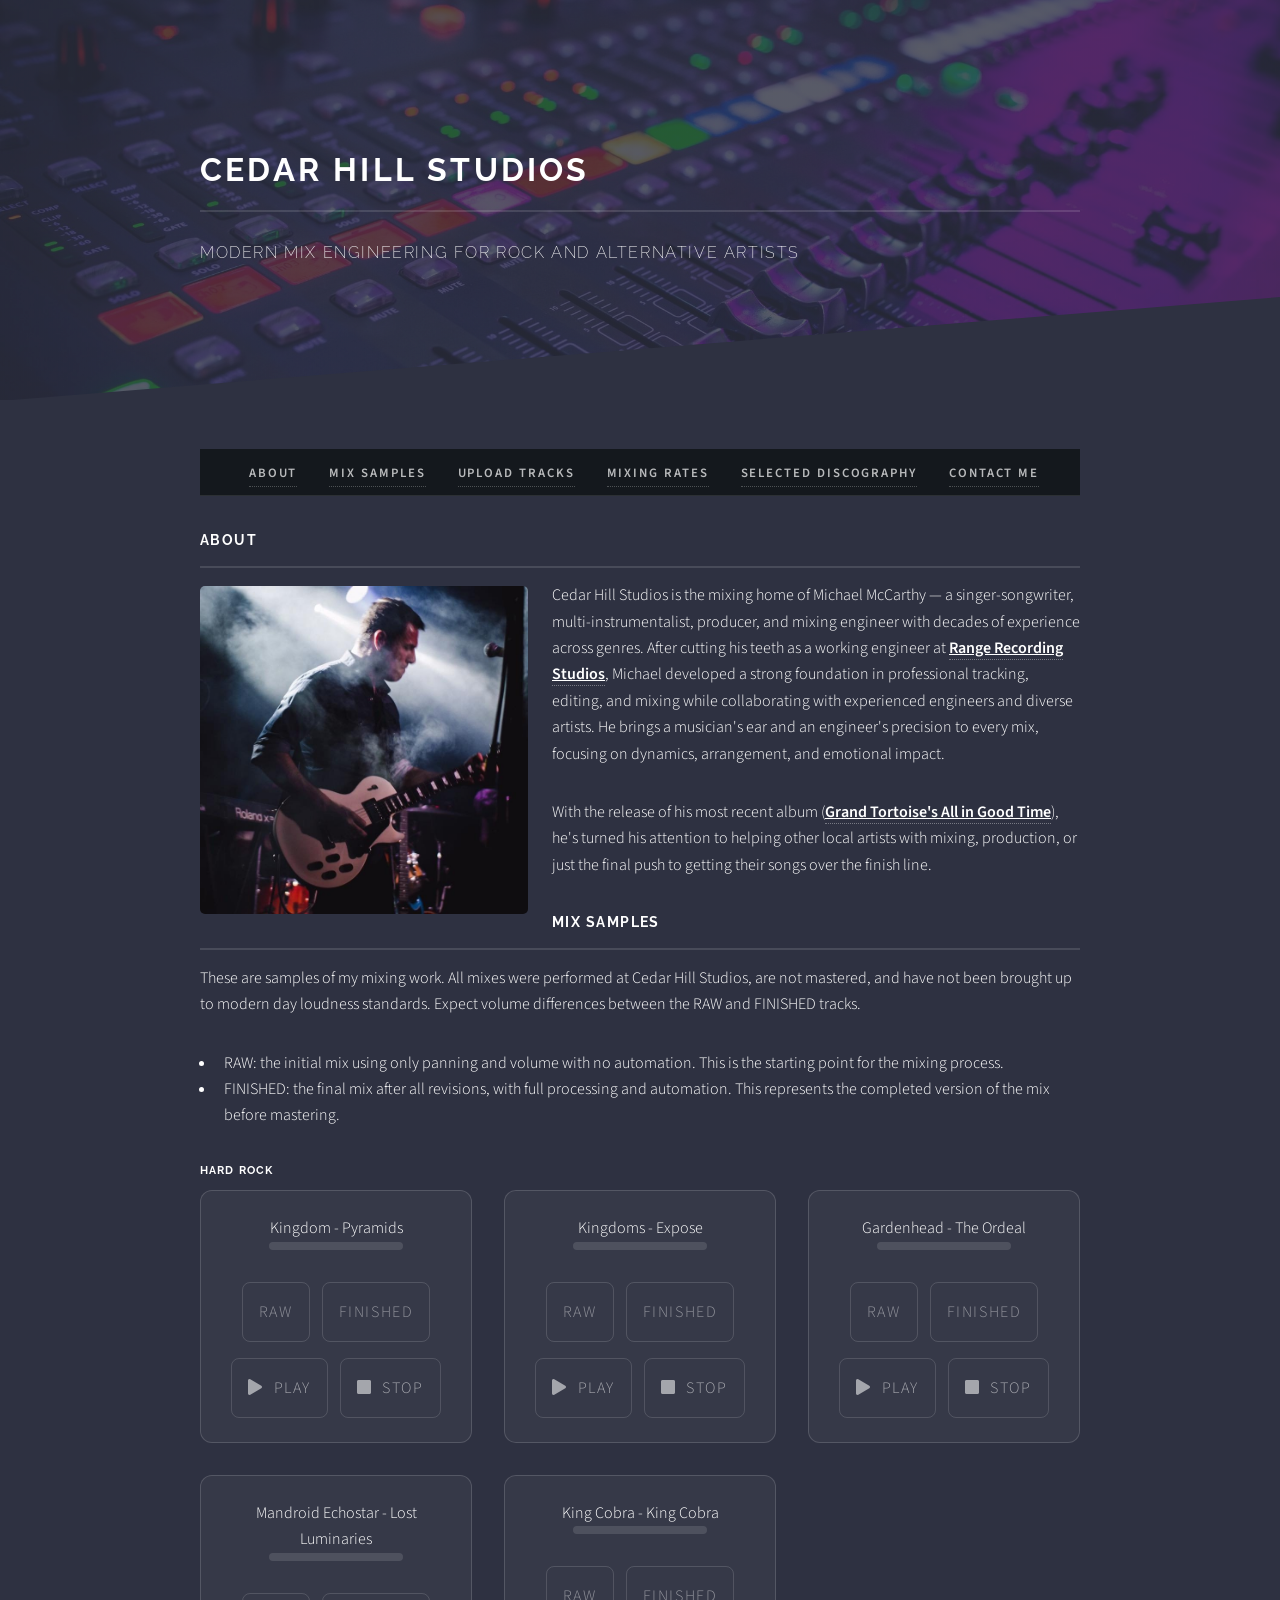
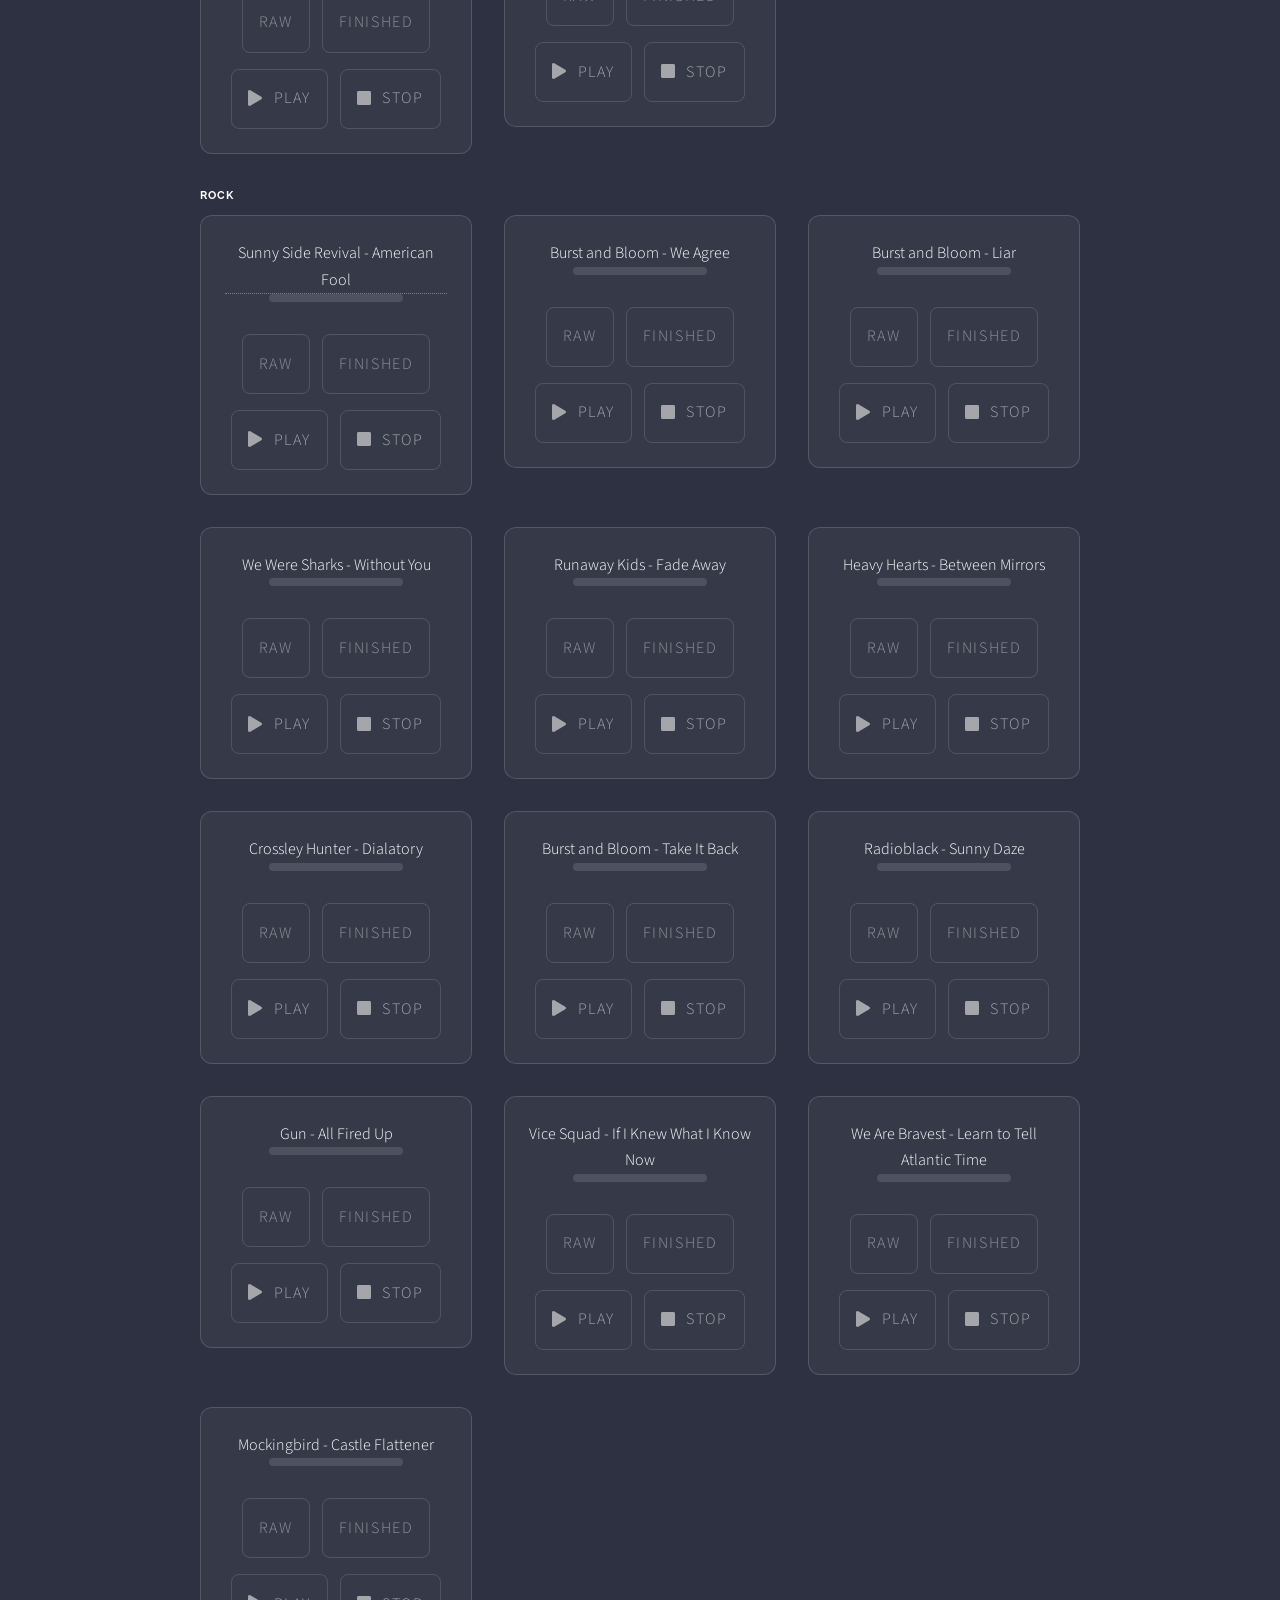
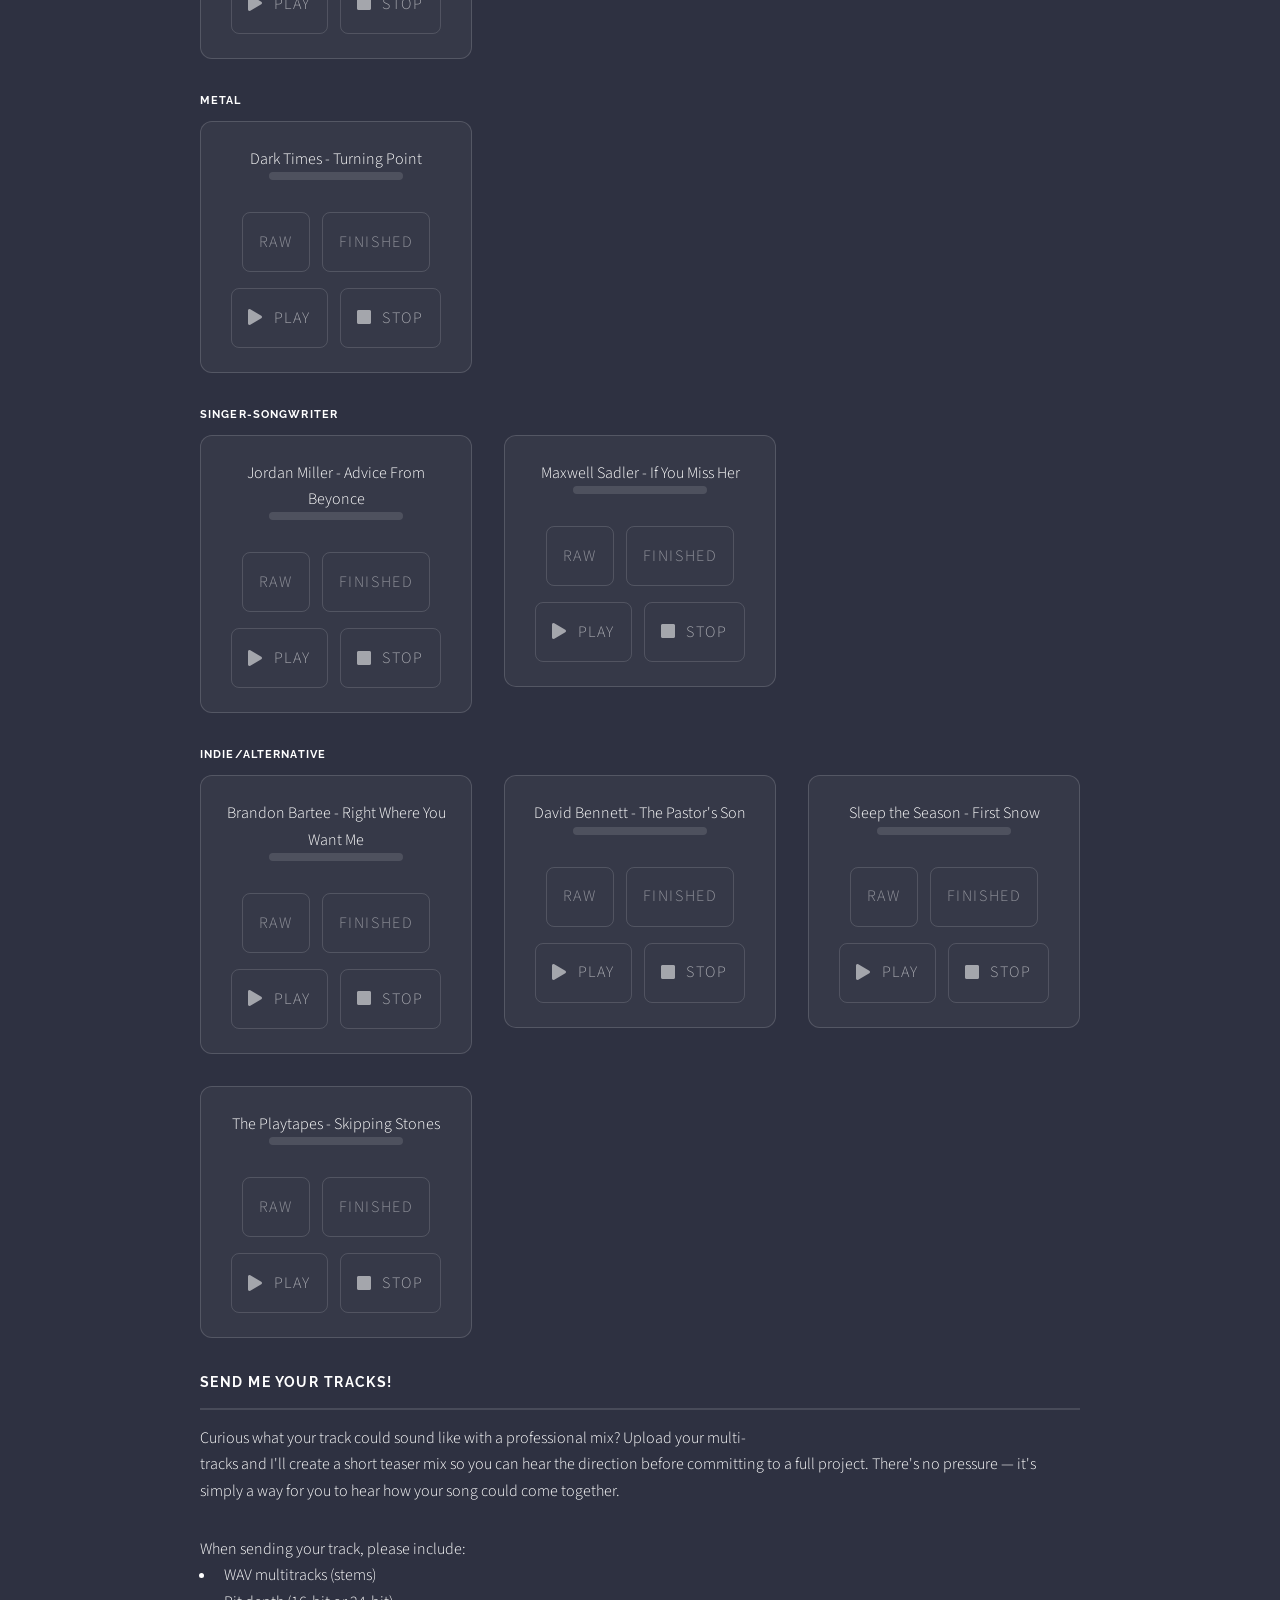
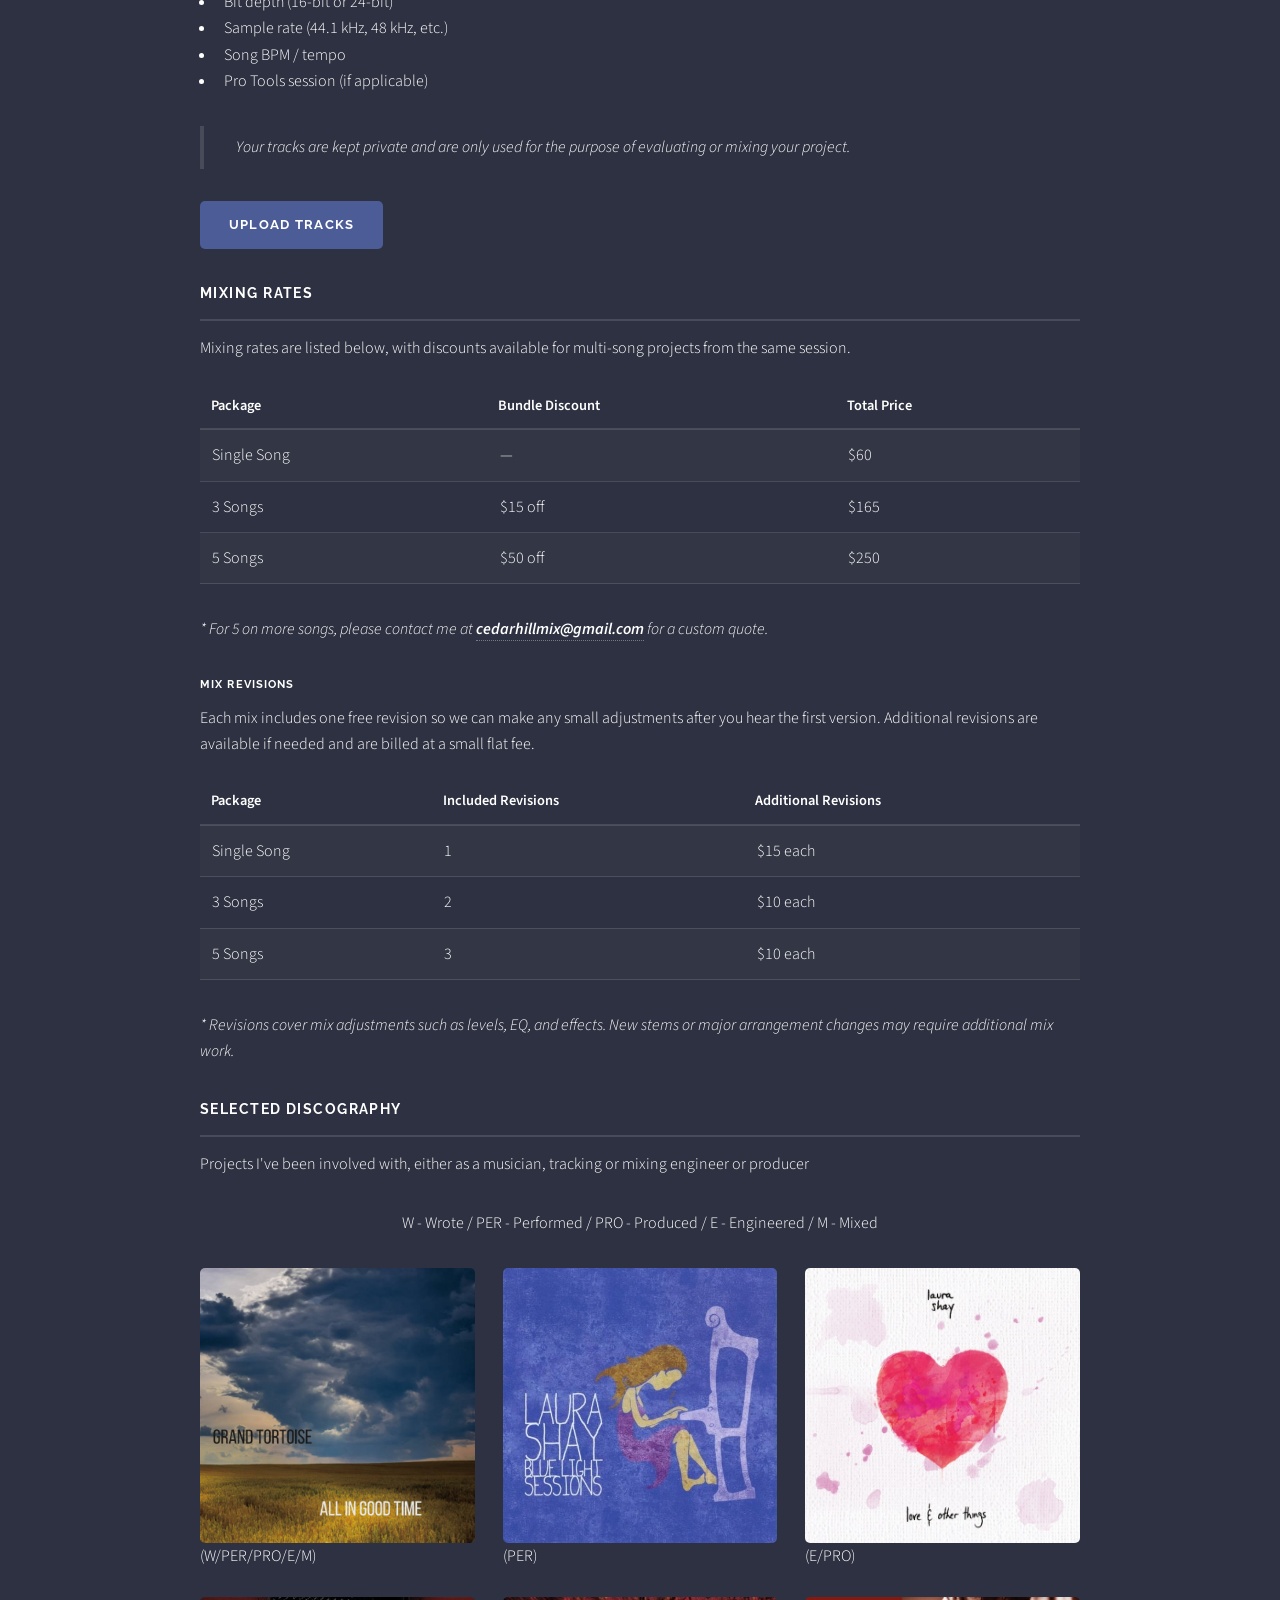
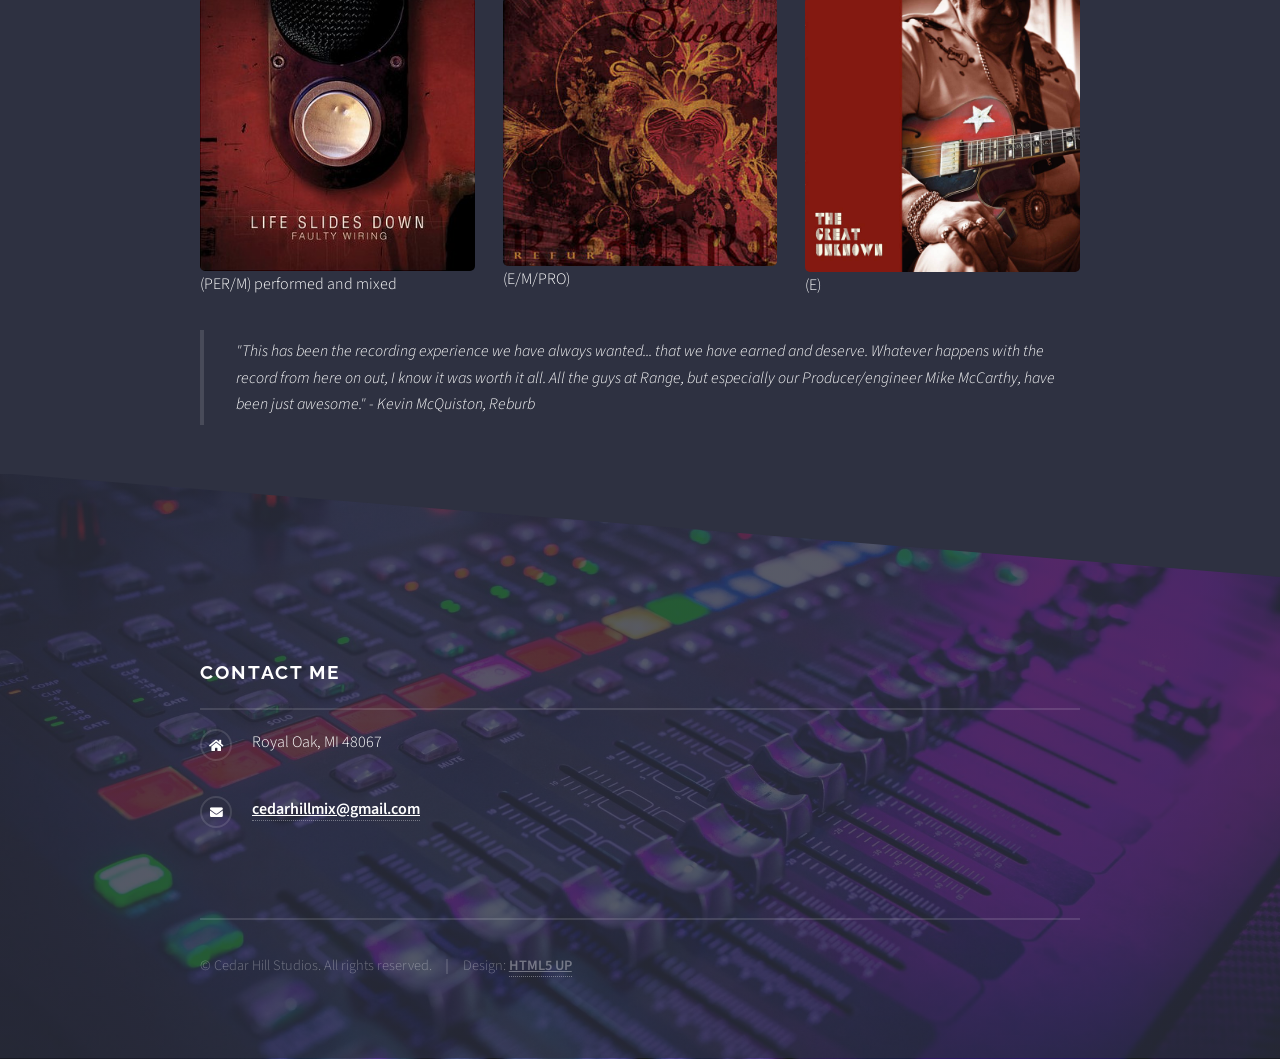
==== commit 44fec5d4: "update Sunny Day to Sunny Side" ====
--- a/index.html
+++ b/index.html
@@ -516,14 +516,14 @@
 										
 										<div class="mix-grid">
 											
-											<!-- Sunny Day Revival - American Fool -->
+											<!-- Sunny Side Revival - American Fool -->
 											 <div class="mix-card">
 												<div class="ab-player">
 													<div class="player__wrapper"
 															data-audio-a="https://www.dropbox.com/scl/fi/13tlebqkhd5tpugh5uuc3/American-Fool.mp3?rlkey=5zuk94xnk2qdqq06tiaqud54r&st=df0v9z14&raw=1"
 															data-audio-b="https://www.dropbox.com/scl/fi/c82yyv0srella4s9pvzao/American-Fool-15.mp3?rlkey=r55o243jvj8p7seipbyxg0bo7&st=7gseeh5a&raw=1"
 														>
-														Sunny Day Revival - American Fool
+														<a href="https://sunnysiderevival.com/">Sunny Side Revival - American Fool</a>
 														<div class="progress__container progress">
 															<div class="progress__bar progress__fill"></div>
 														</div>
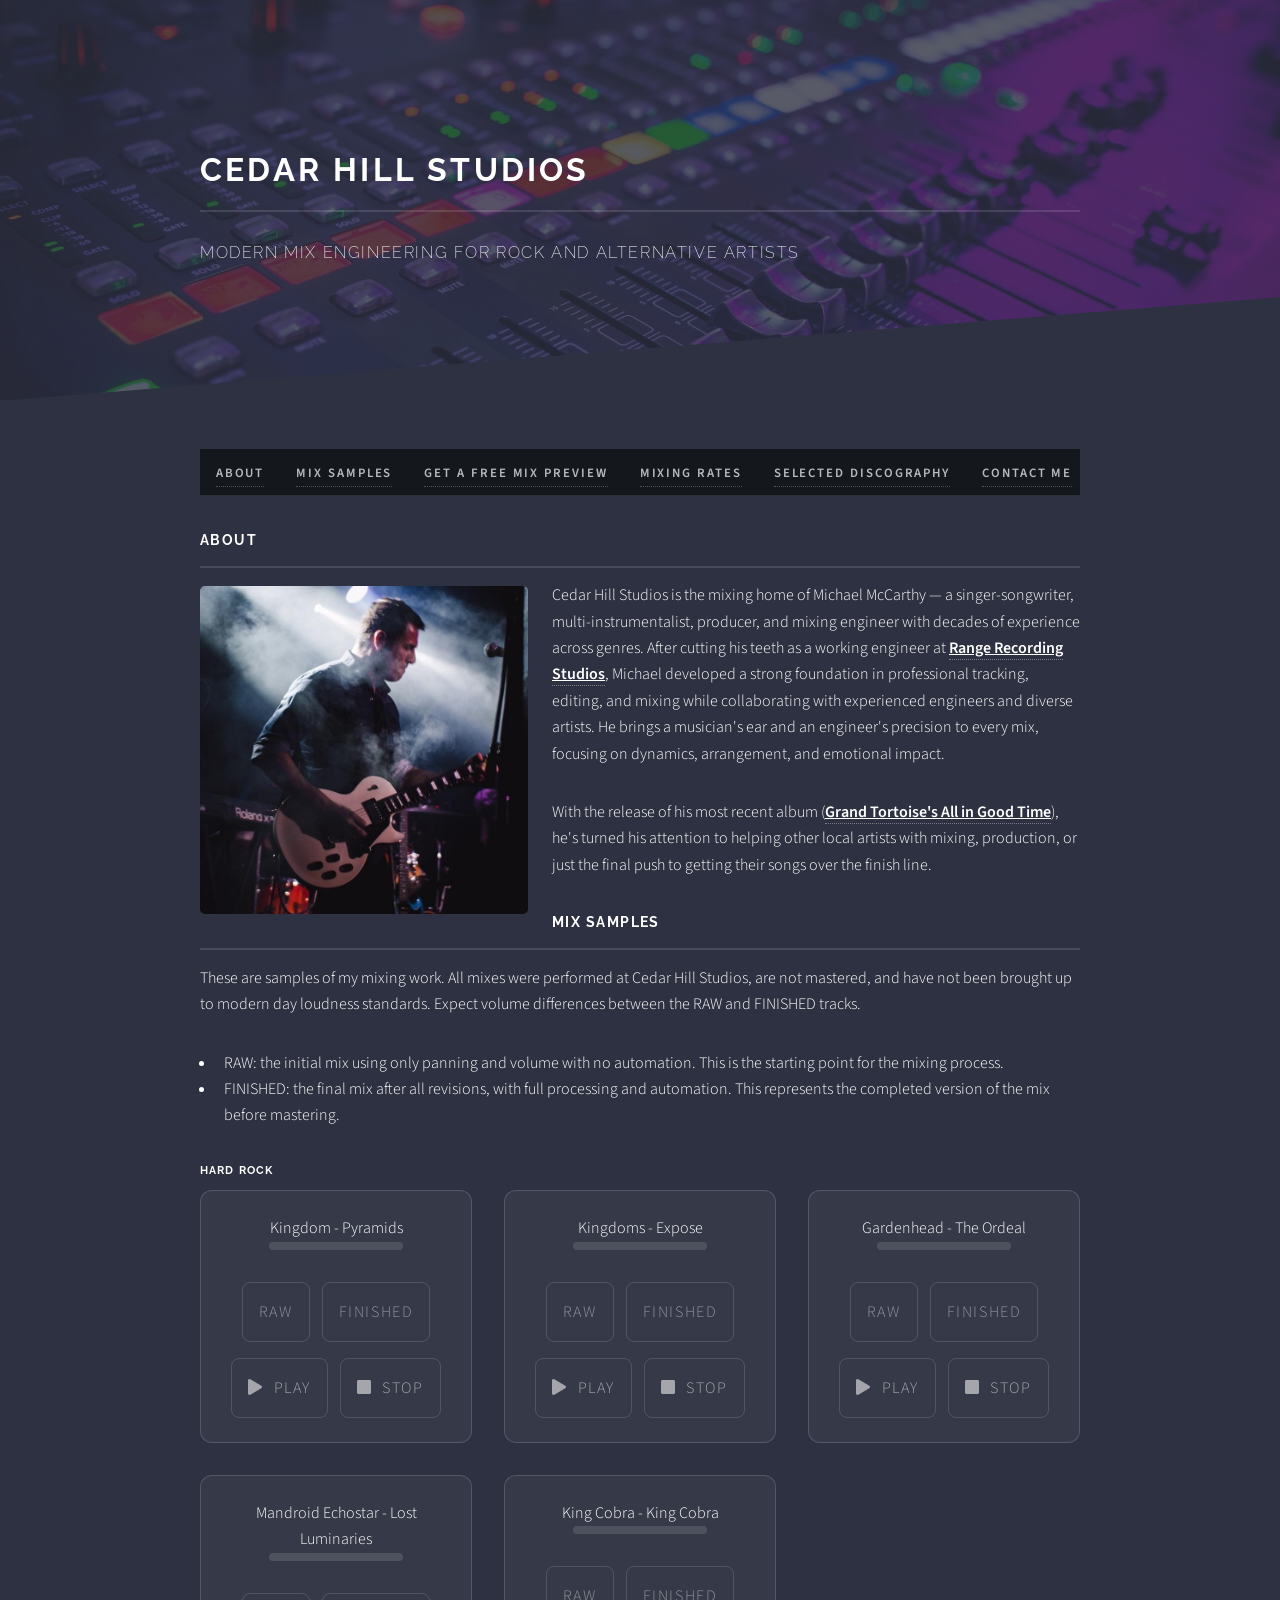
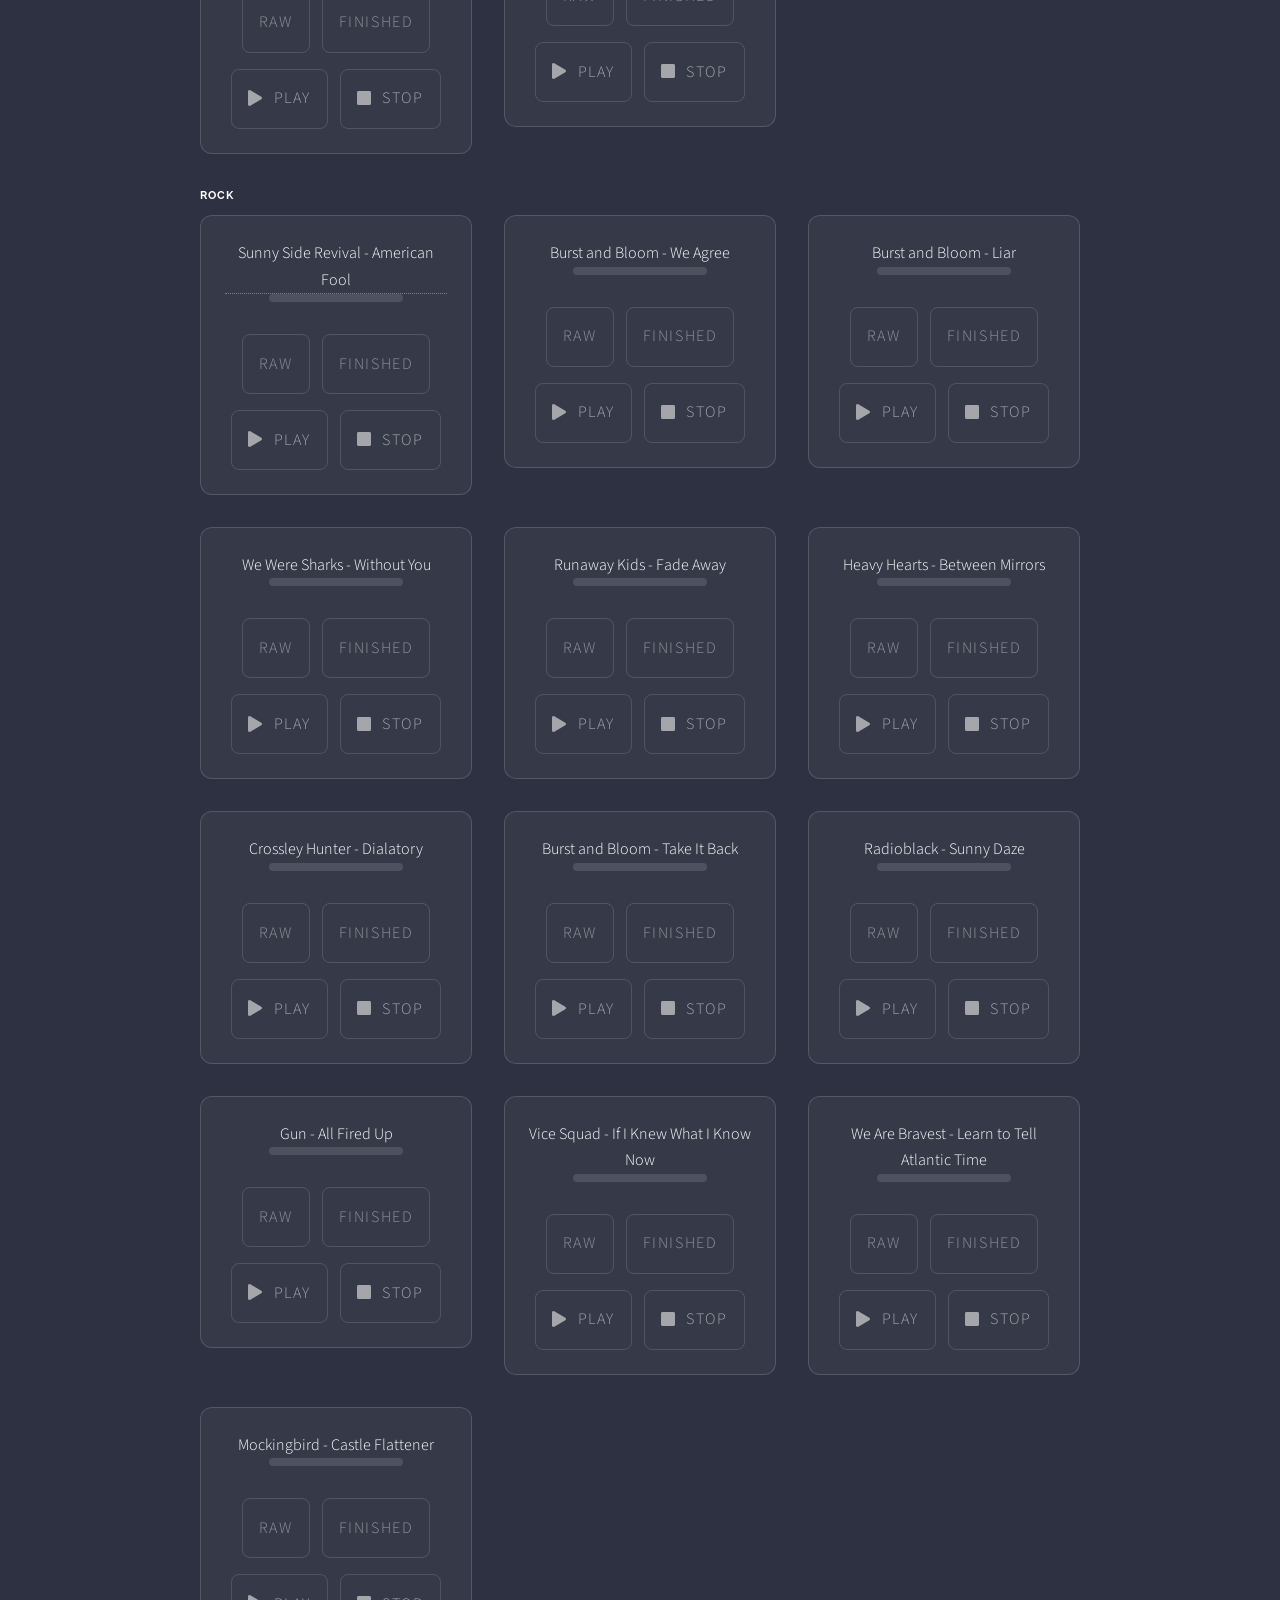
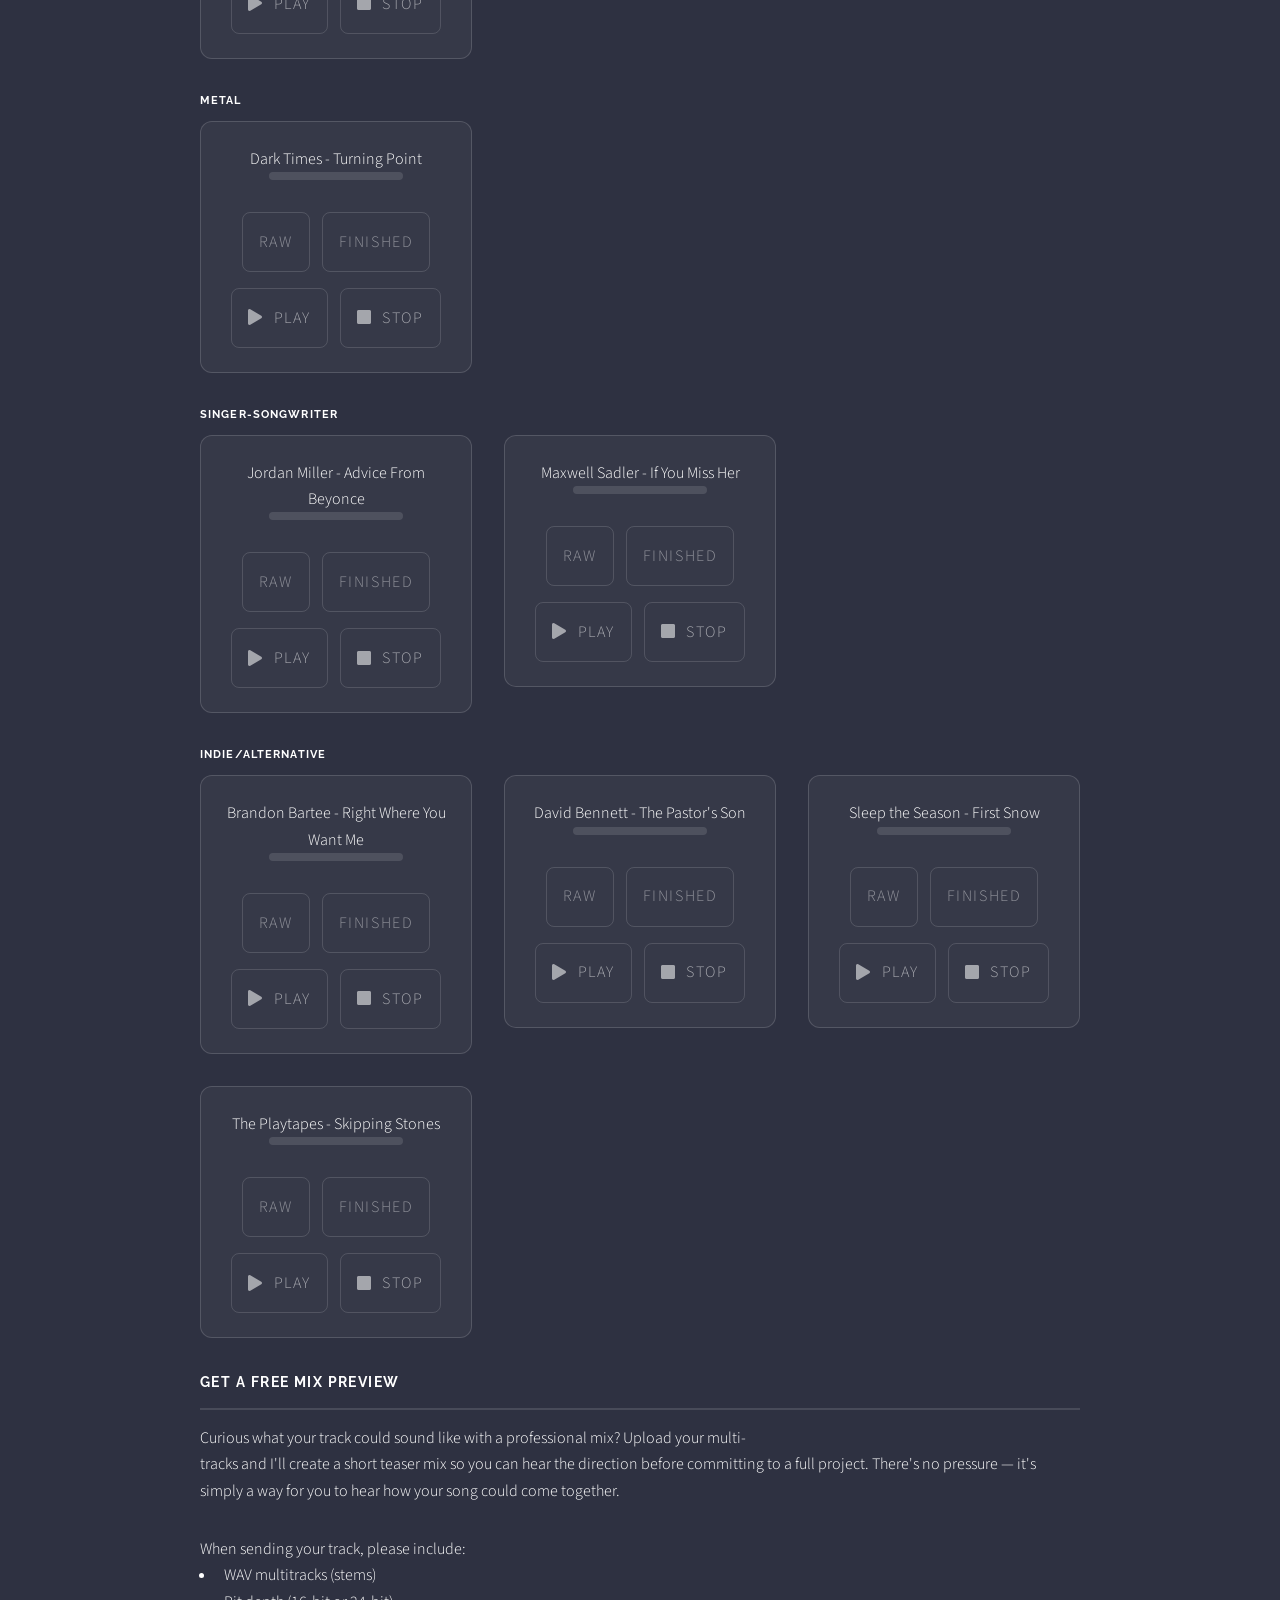
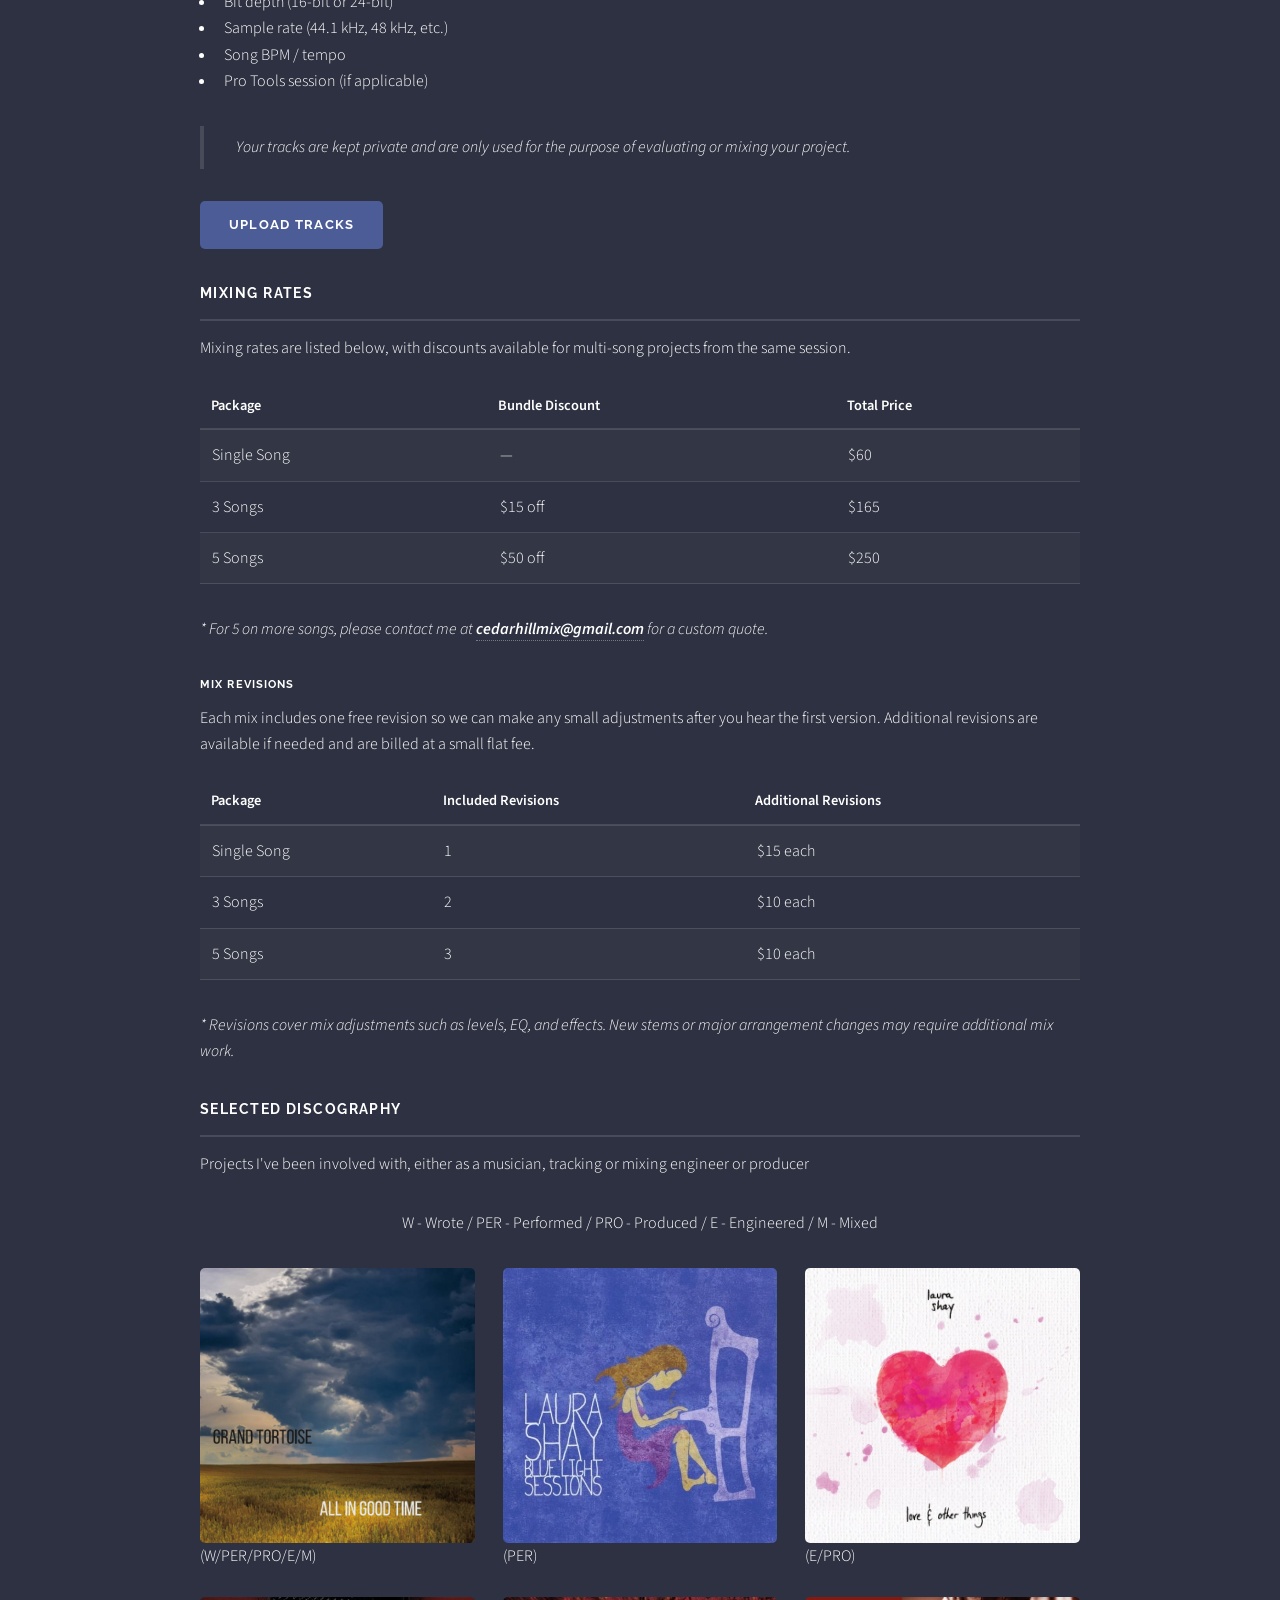
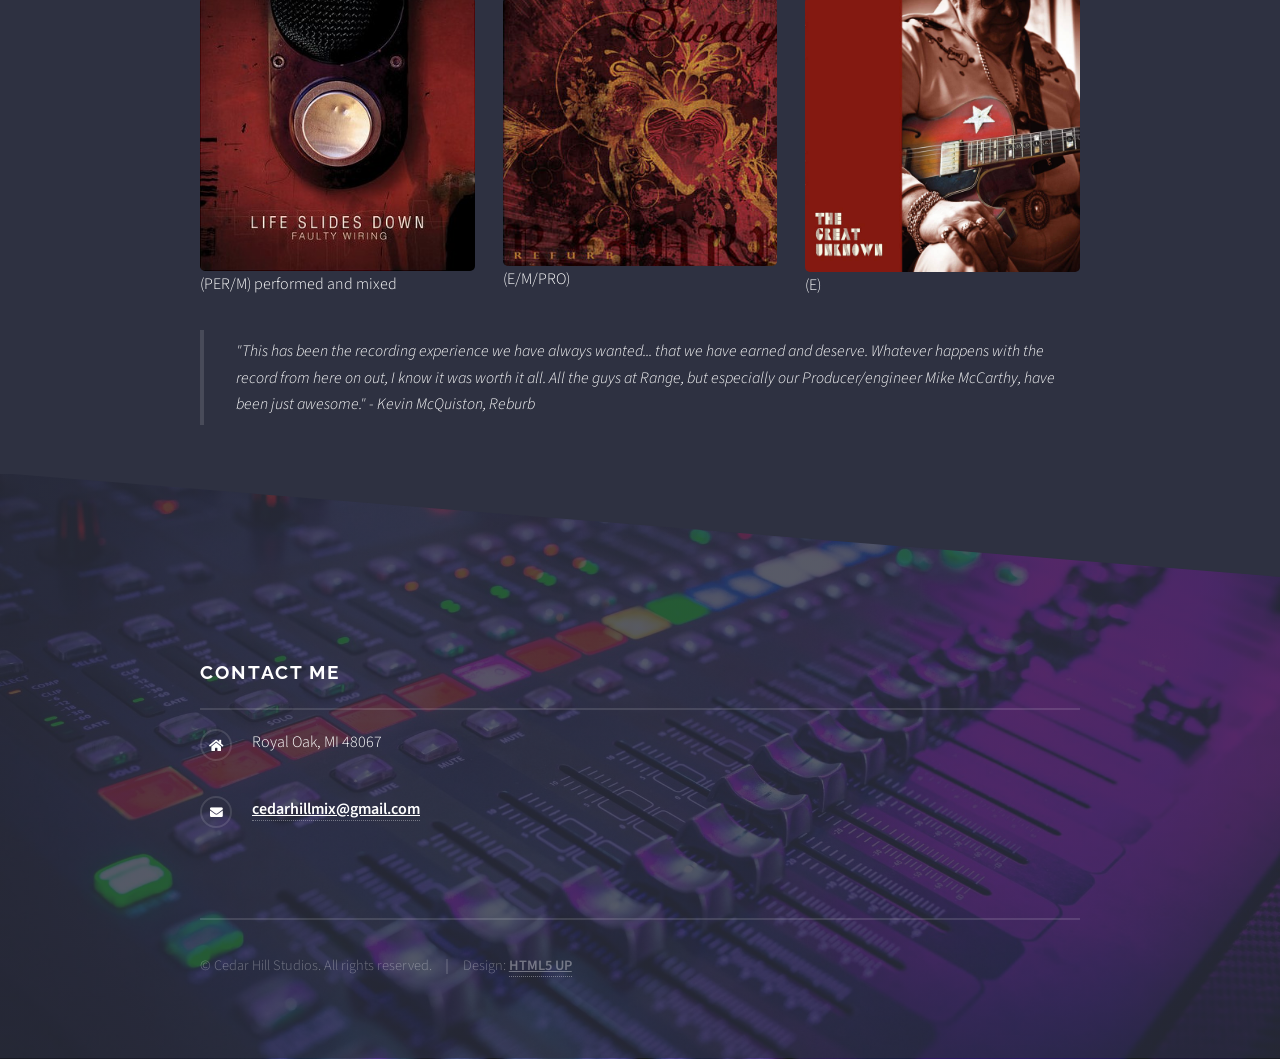
==== commit d9efcabf: "changing "upload tracks" to "free mix preview" and adding some other images" ====
--- a/index.html
+++ b/index.html
@@ -341,7 +341,8 @@
 											<ul>
 												<li><a href="#about">About</a></li>
 												<li><a href="#mixes">Mix Samples</a></li>
-												<li><a href="#send-tracks">Upload Tracks</a></li>
+												<!-- <li><a href="#send-tracks">Upload Tracks</a></li> -->
+												<li><a href="#send-tracks">Get a Free Mix Preview</a></li>
 												<li><a href="#mixing-rates">Mixing Rates</a></li>
 												<li><a href="#selected-discography">Selected Discography</a></li>
 												<li><a href="#footer">Contact Me</a></li>
@@ -1087,9 +1088,9 @@
 
 									<p></p>
 
-									<!-- Send me your tracks -->
+									<!-- Get a Free Mix Preview -->
 									<section id = "send-tracks">
-										<h3 class="major">Send Me Your Tracks!</h3>
+										<h3 class="major">Get a Free Mix Preview</h3>
 										<p>
 											<span class="image right"><img src="images/TapeReel2.jpg" alt="" /></span>
 											Curious what your track could sound like with a professional mix? Upload your multi-tracks and I'll create a short teaser mix so you can hear the direction before committing to a full project. There's no pressure — it's simply a way for you to hear how your song could come together.
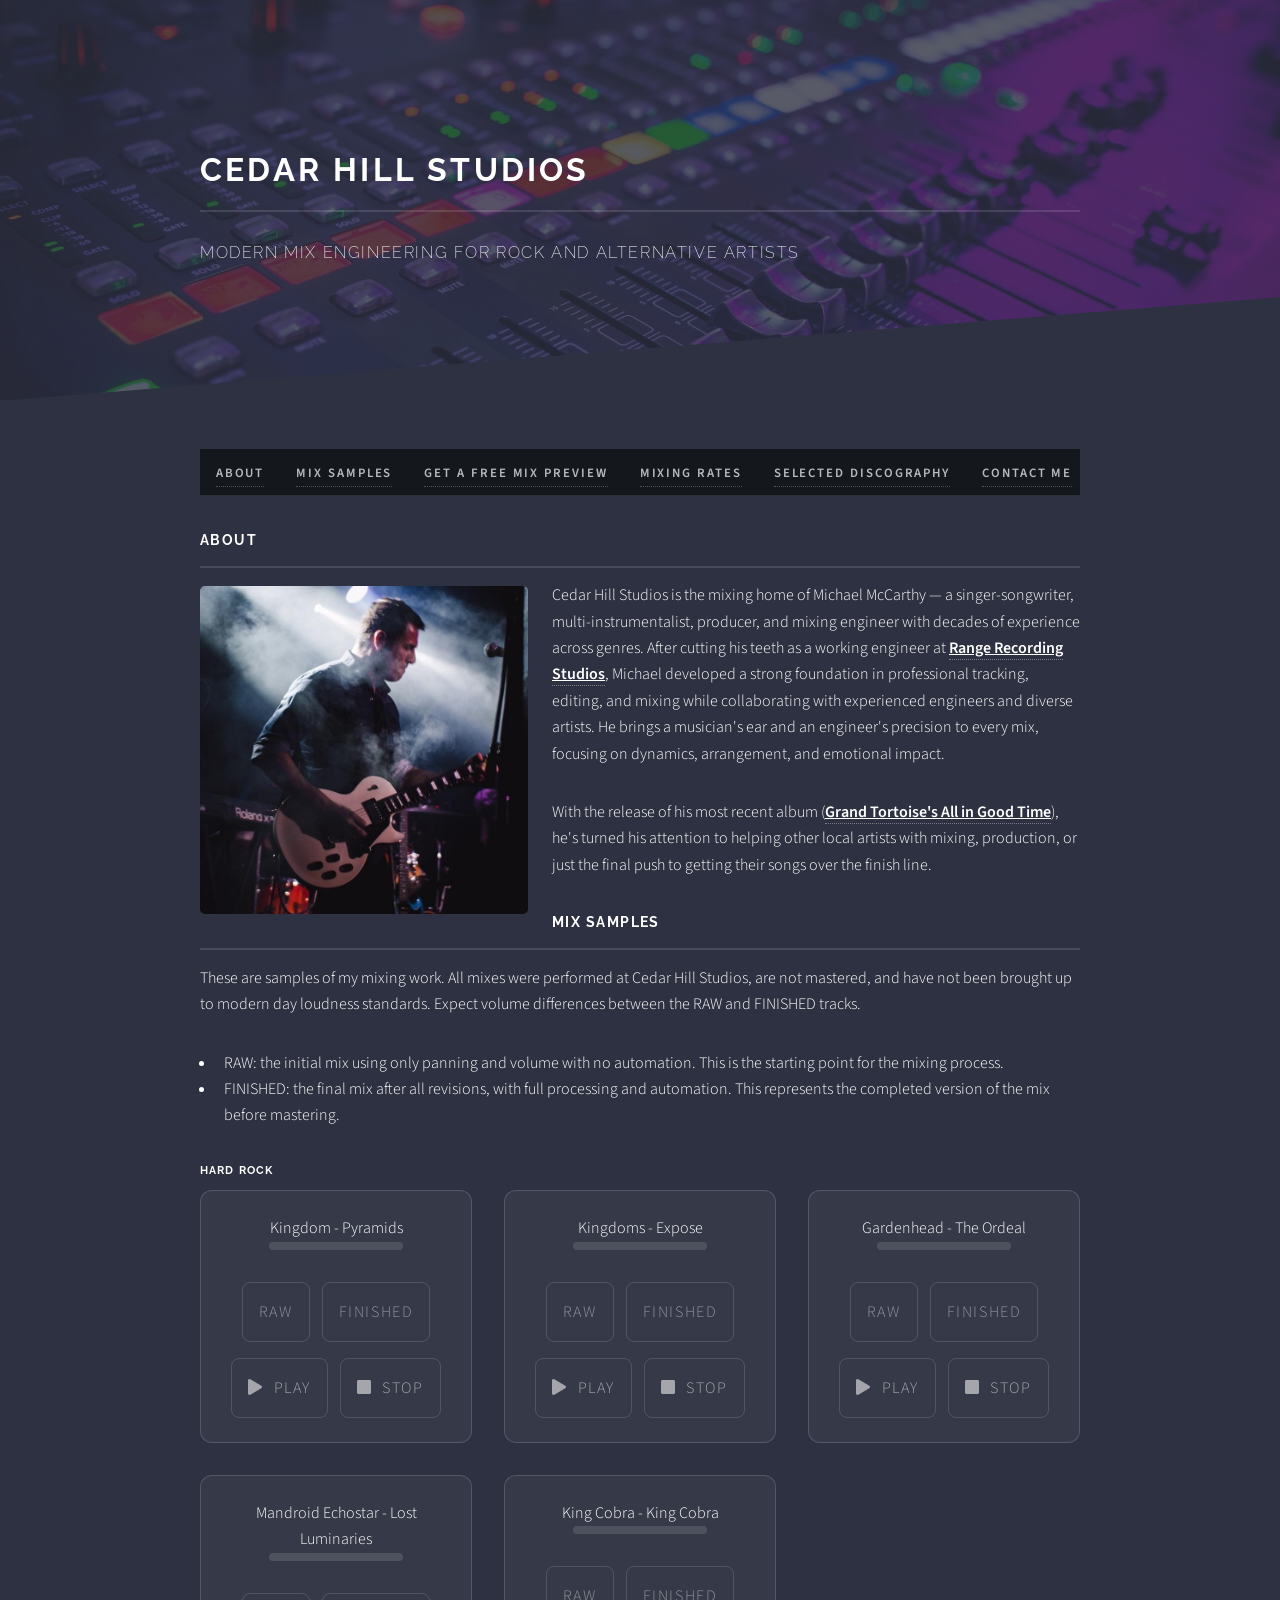
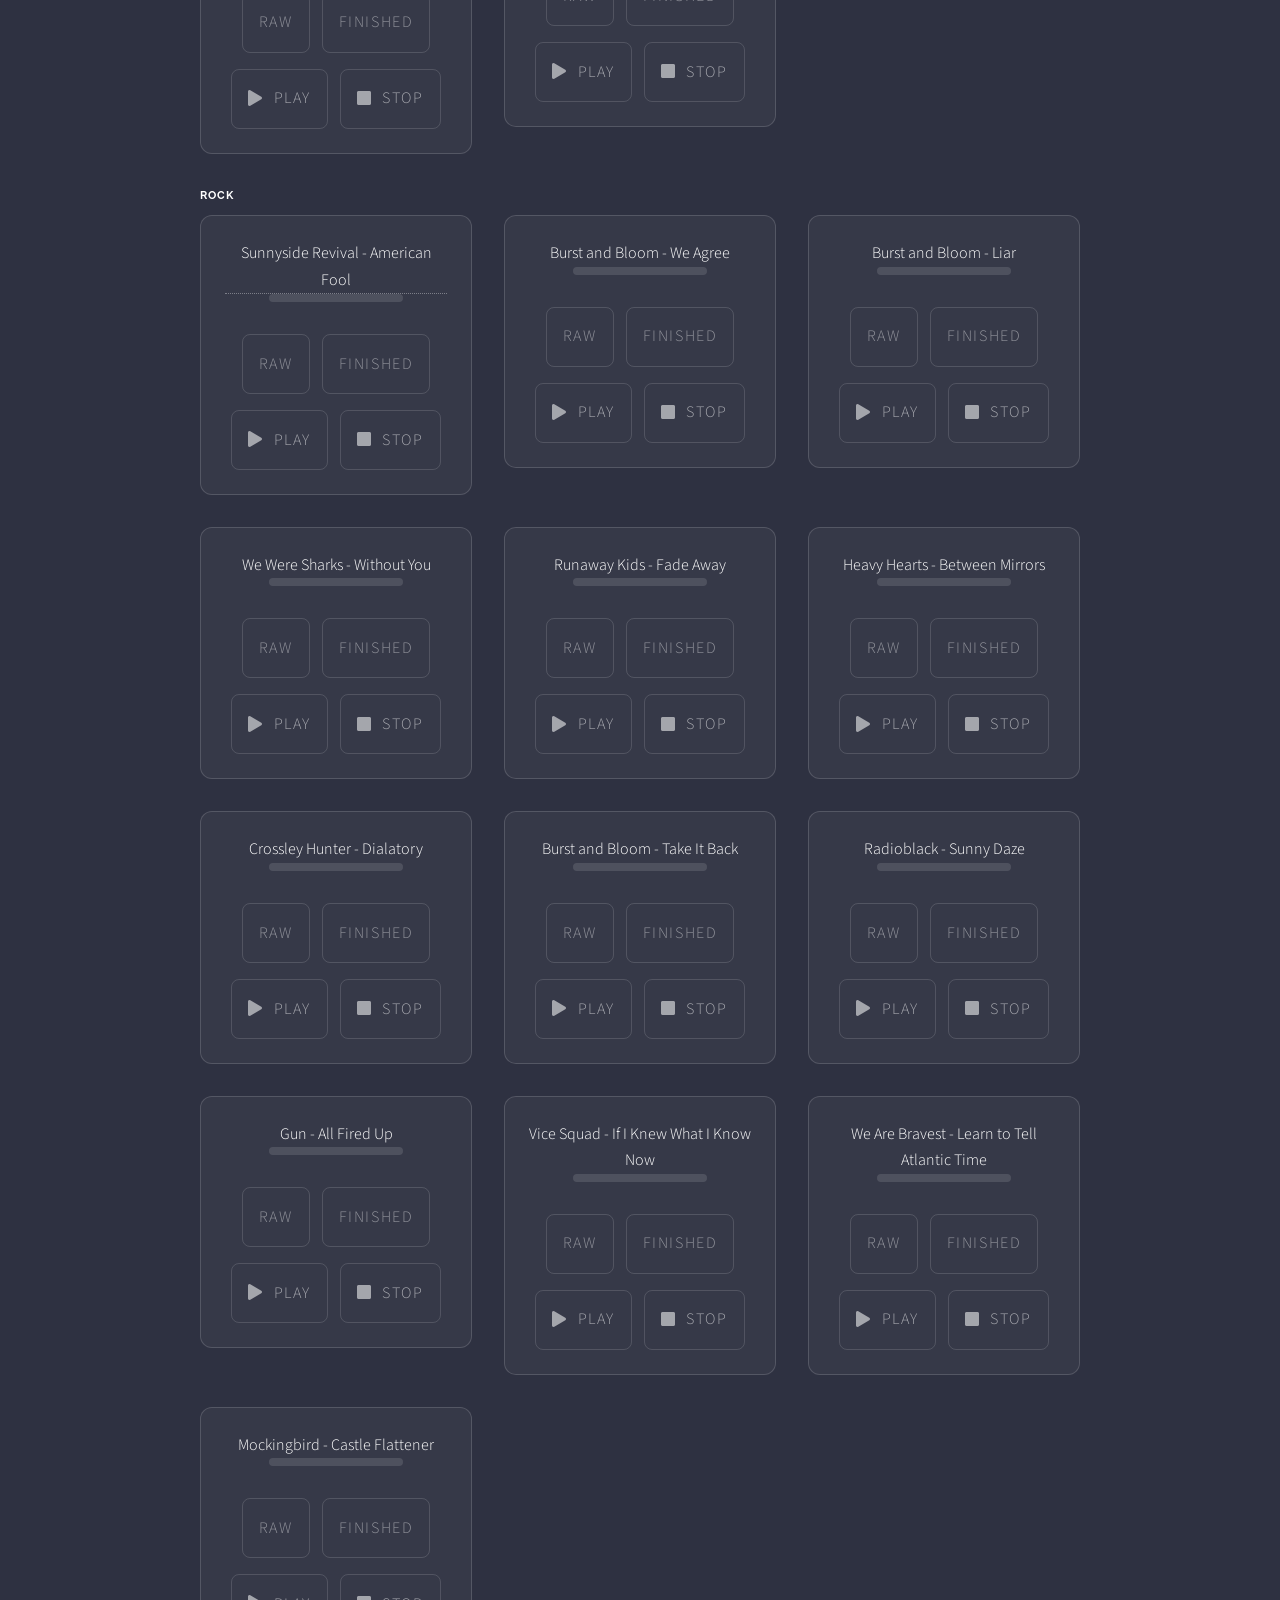
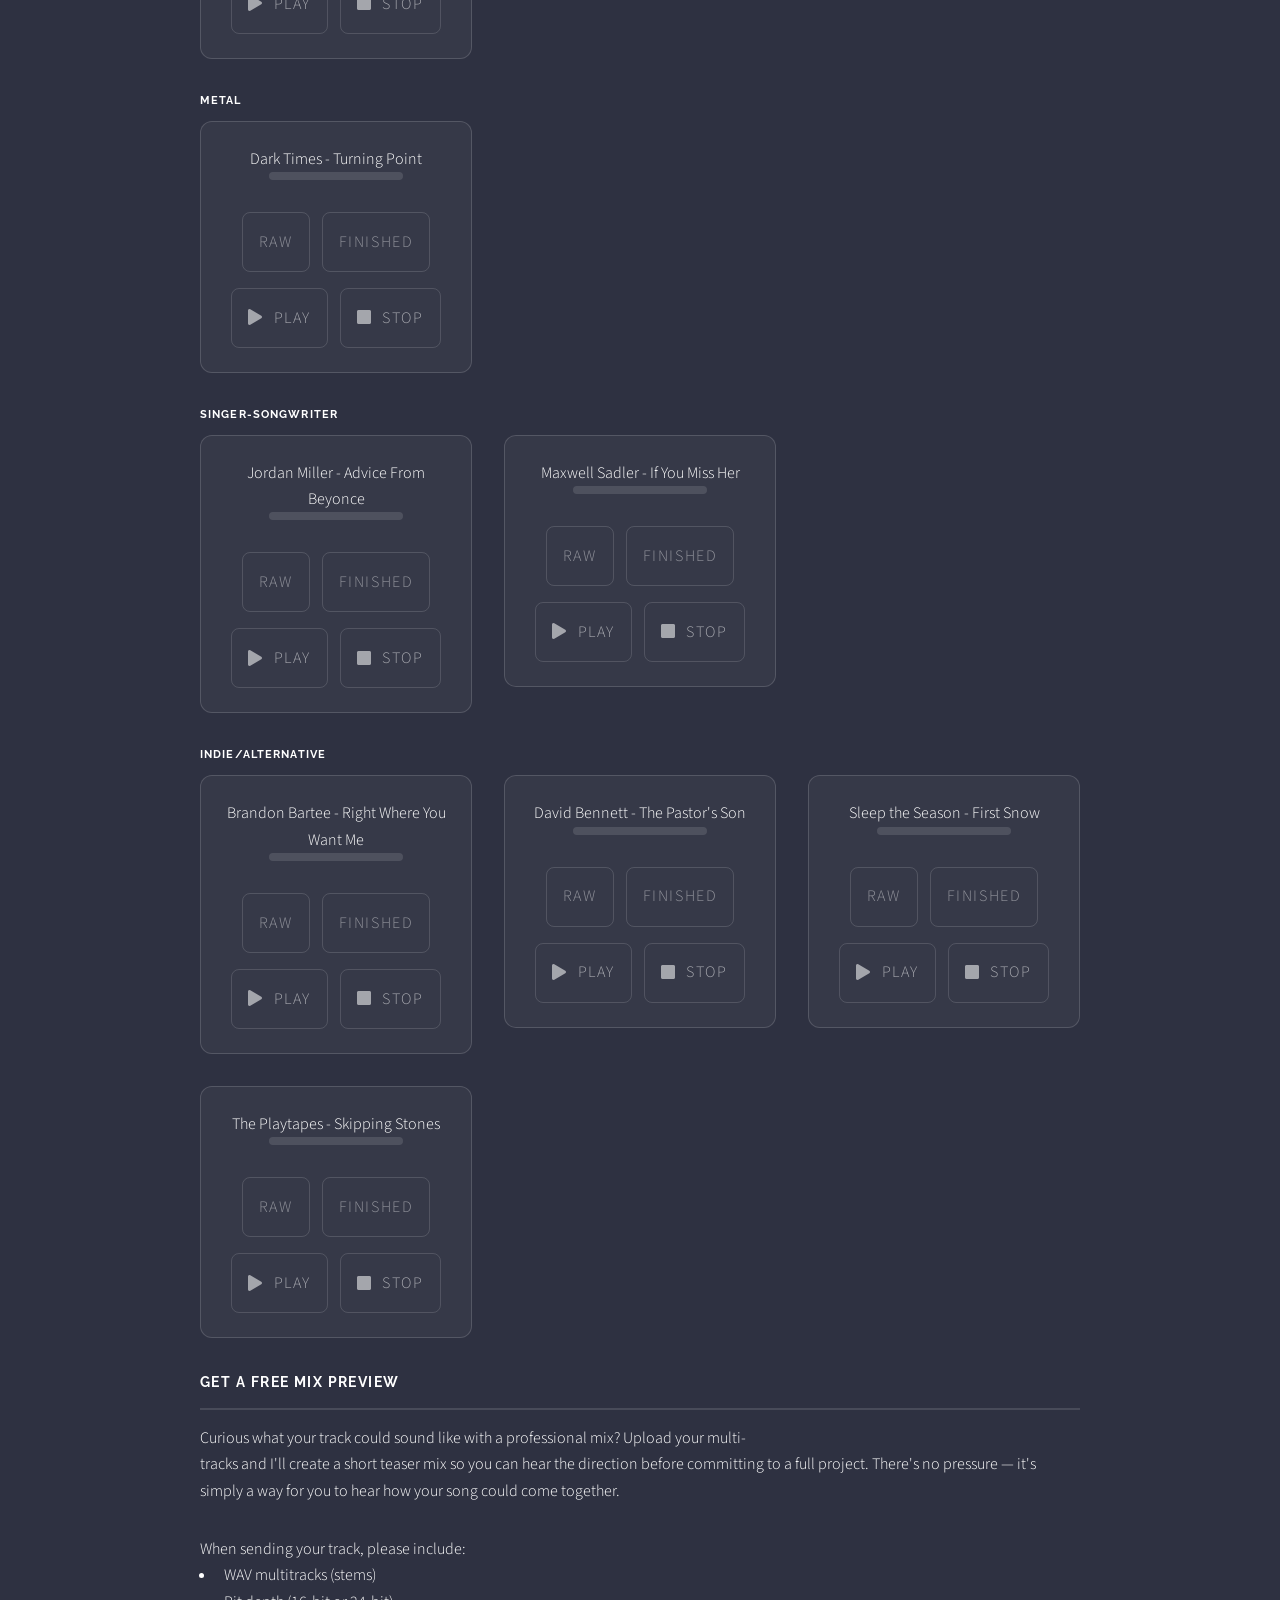
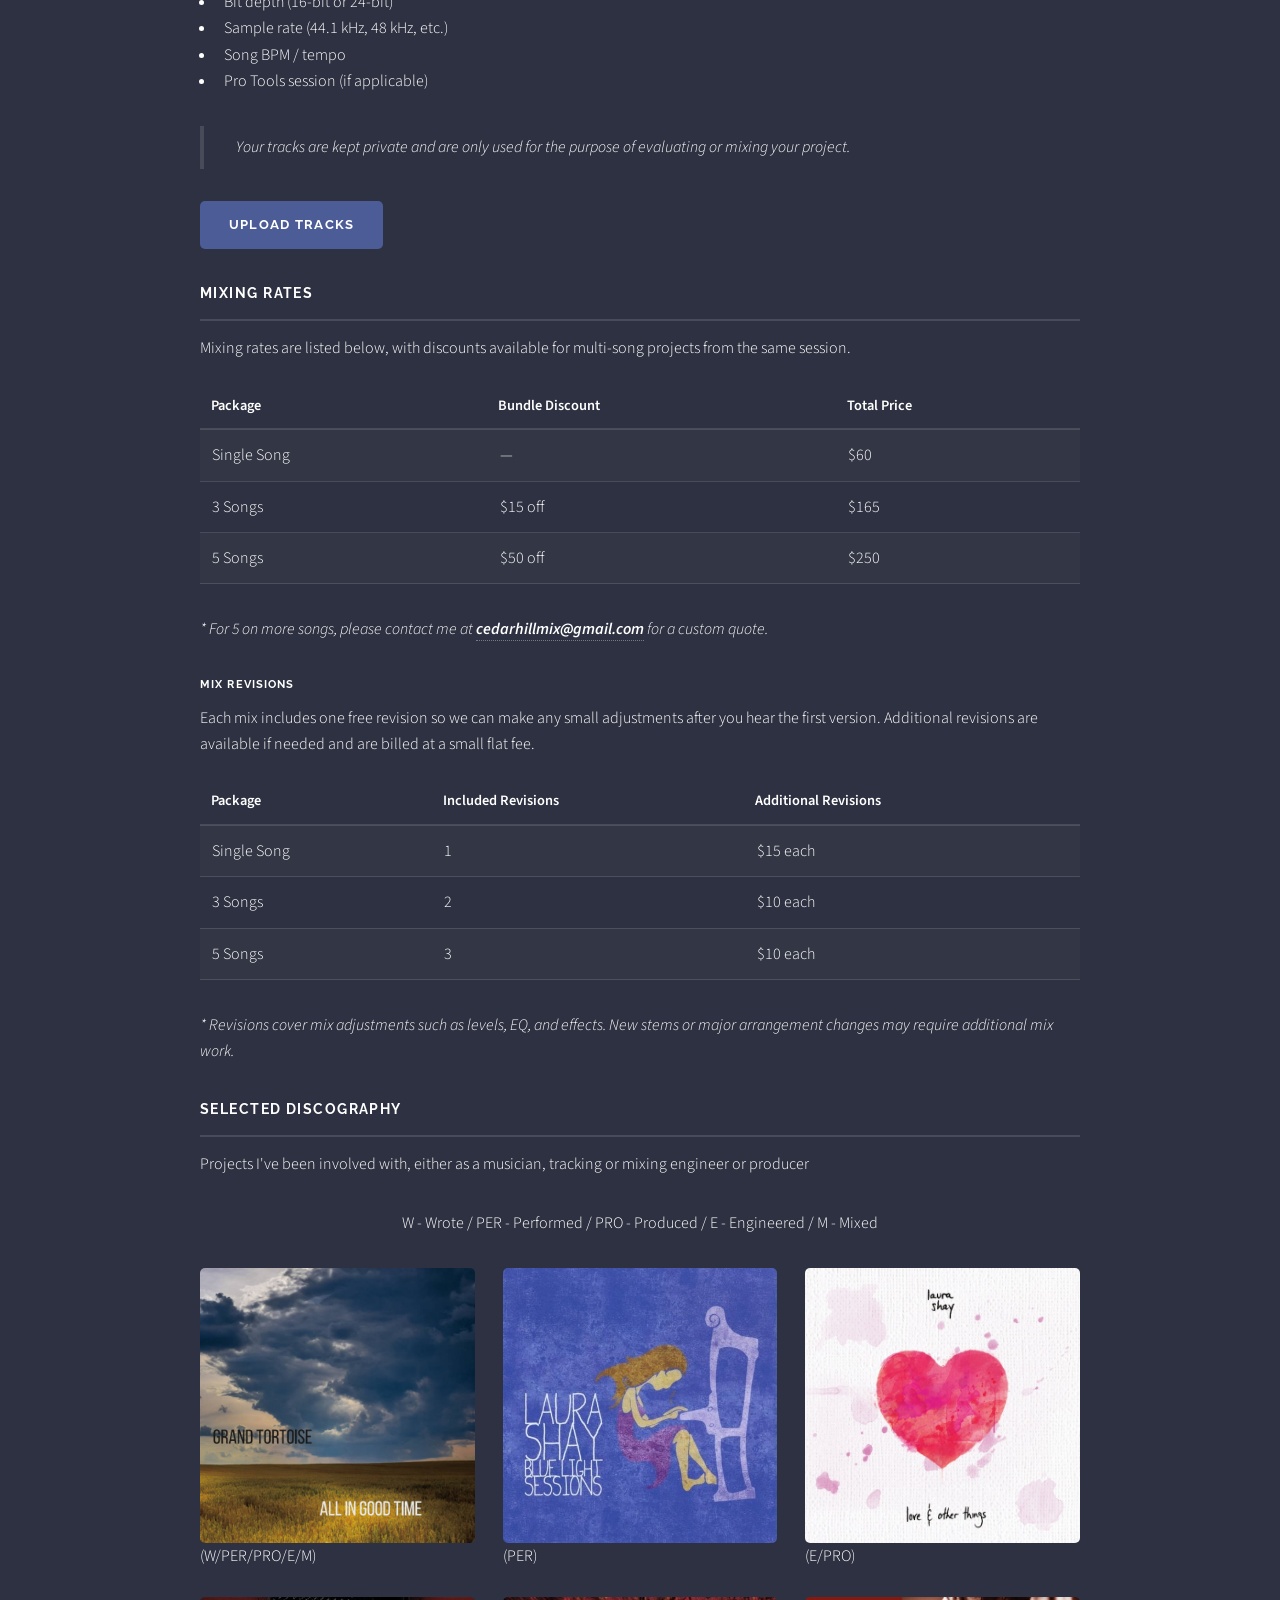
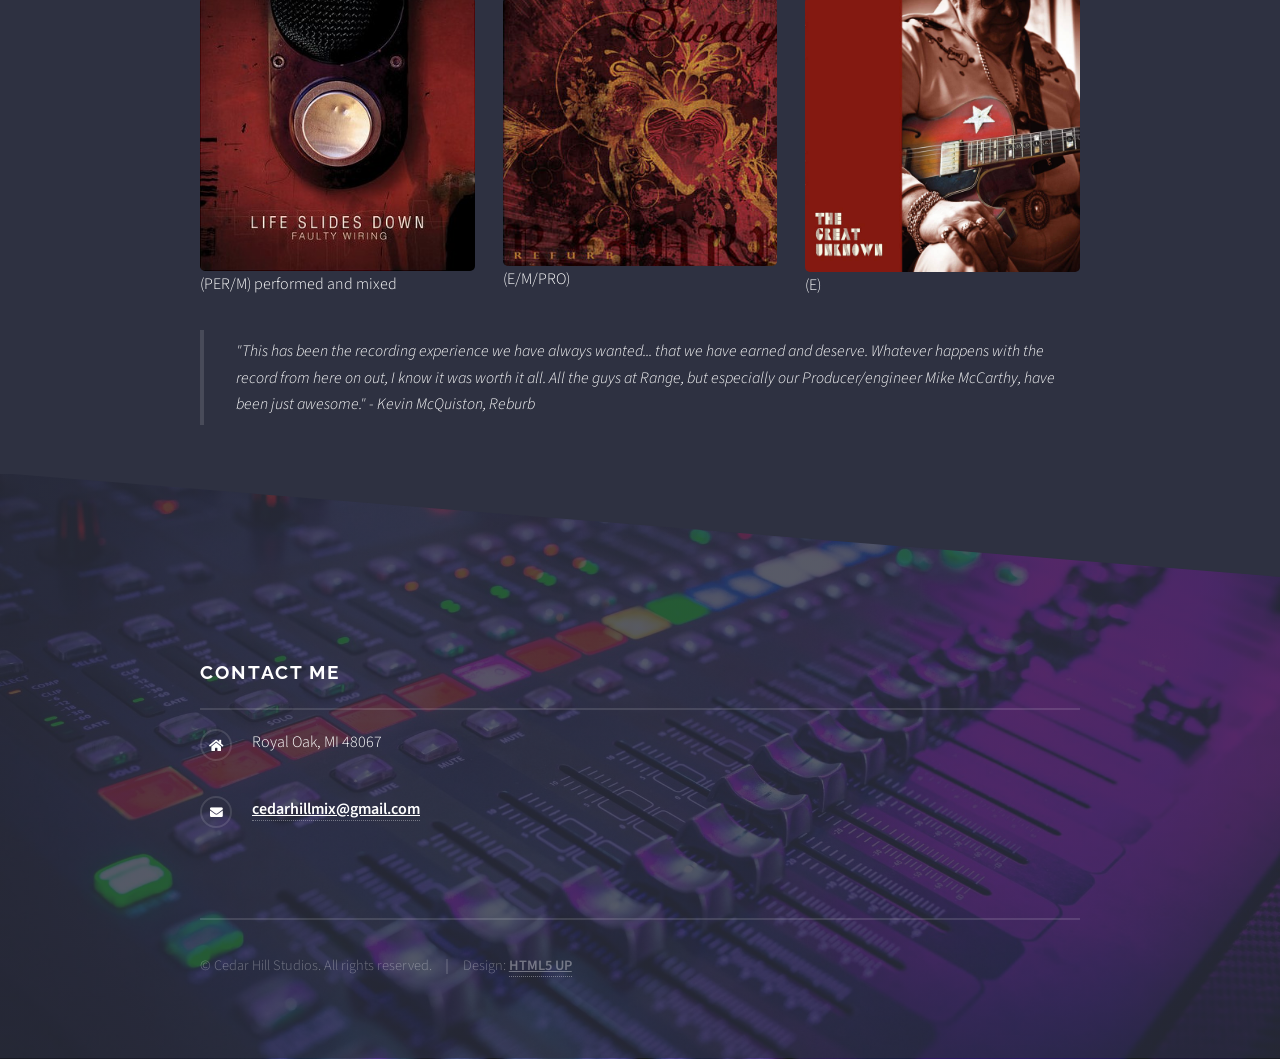
==== commit 39e927d5: "fix Sunny Side to Sunnyside" ====
--- a/index.html
+++ b/index.html
@@ -517,14 +517,14 @@
 										
 										<div class="mix-grid">
 											
-											<!-- Sunny Side Revival - American Fool -->
+											<!-- Sunnyside Revival - American Fool -->
 											 <div class="mix-card">
 												<div class="ab-player">
 													<div class="player__wrapper"
 															data-audio-a="https://www.dropbox.com/scl/fi/13tlebqkhd5tpugh5uuc3/American-Fool.mp3?rlkey=5zuk94xnk2qdqq06tiaqud54r&st=df0v9z14&raw=1"
 															data-audio-b="https://www.dropbox.com/scl/fi/c82yyv0srella4s9pvzao/American-Fool-15.mp3?rlkey=r55o243jvj8p7seipbyxg0bo7&st=7gseeh5a&raw=1"
 														>
-														<a href="https://sunnysiderevival.com/">Sunny Side Revival - American Fool</a>
+														<a href="https://sunnysiderevival.com/">Sunnyside Revival - American Fool</a>
 														<div class="progress__container progress">
 															<div class="progress__bar progress__fill"></div>
 														</div>
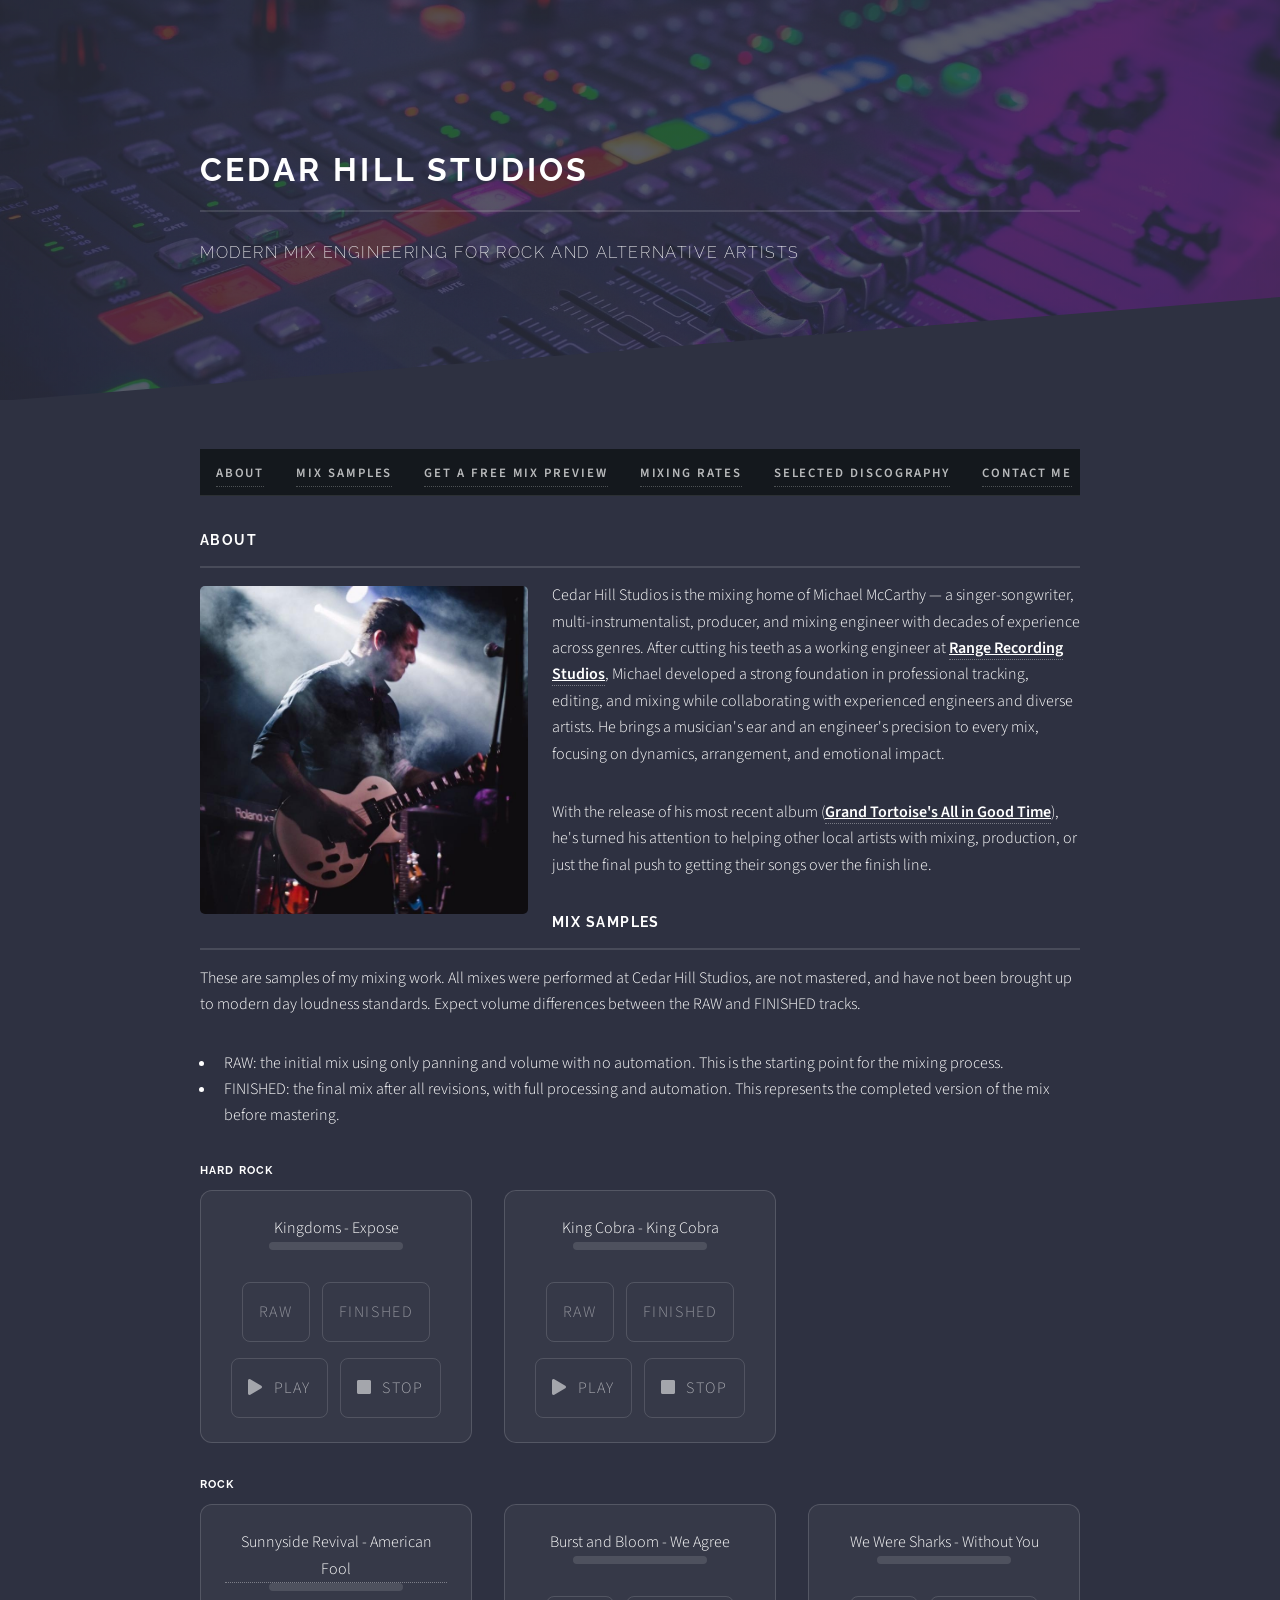
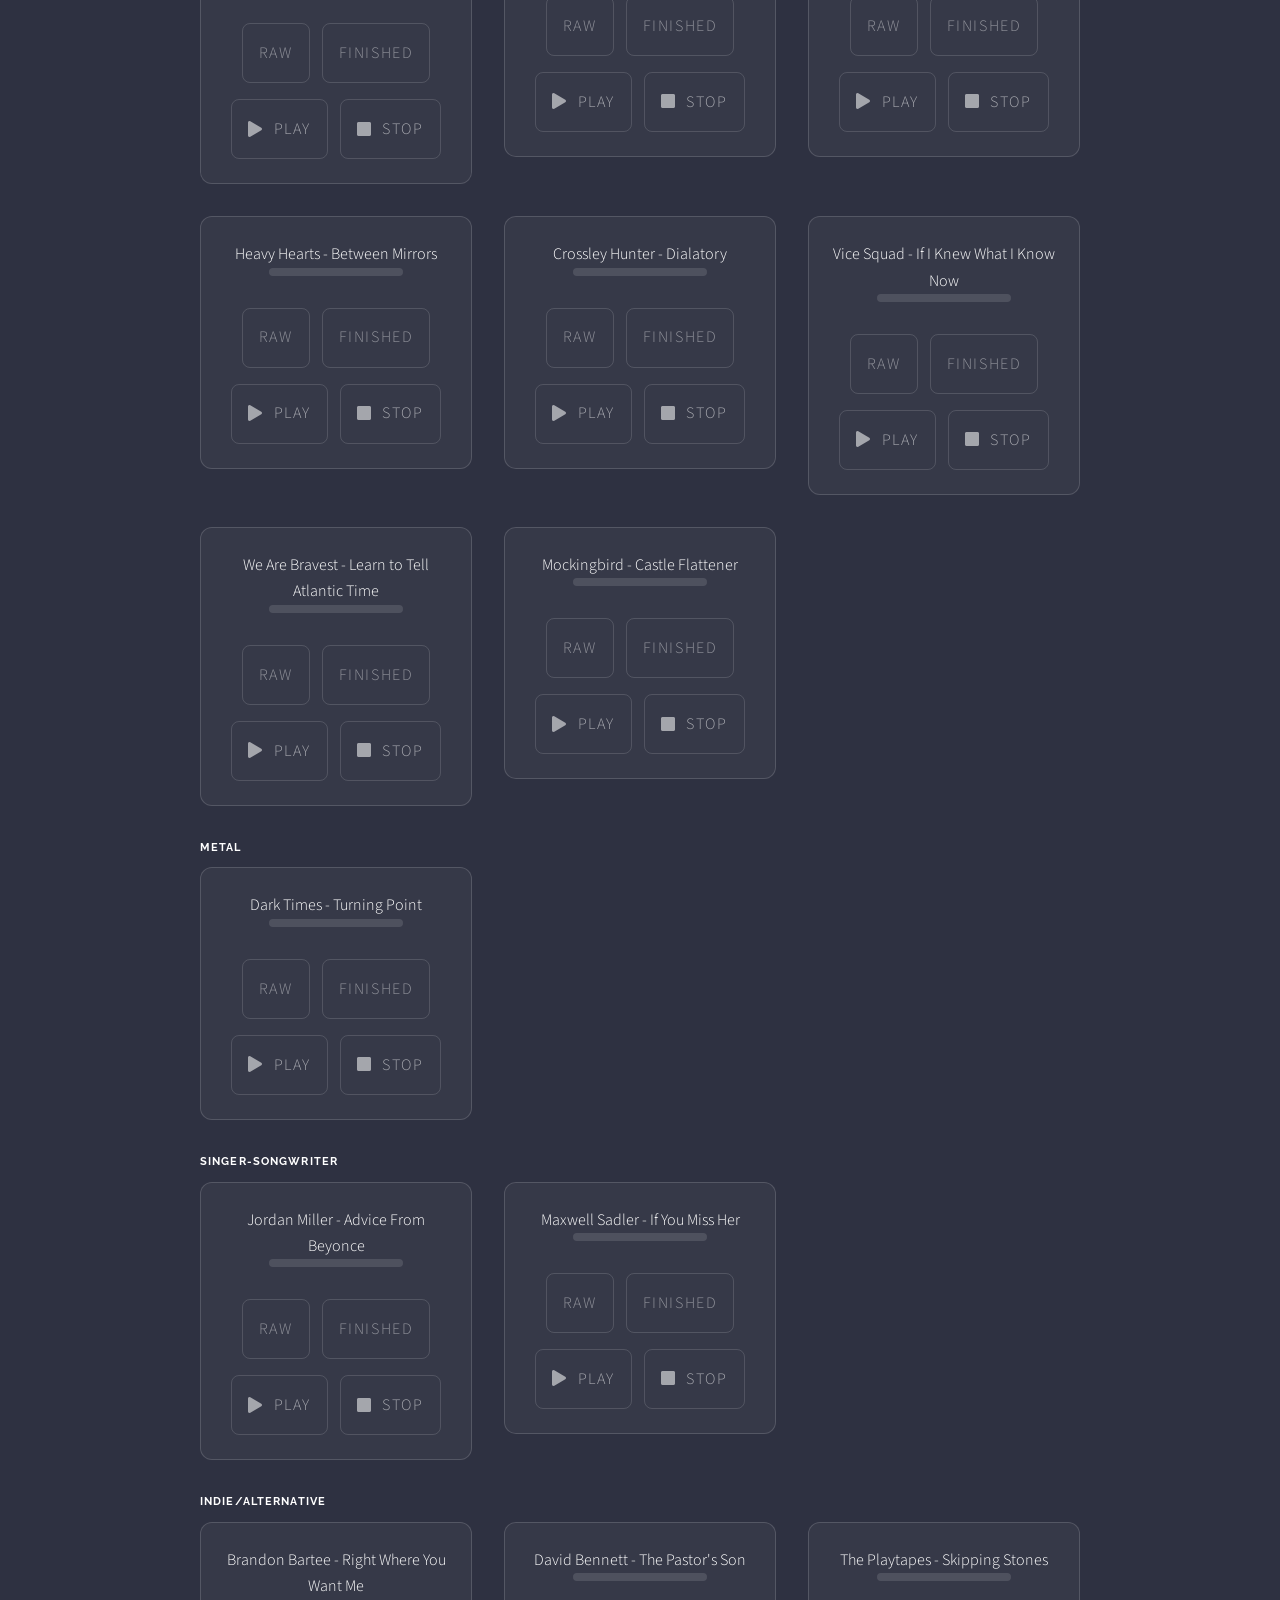
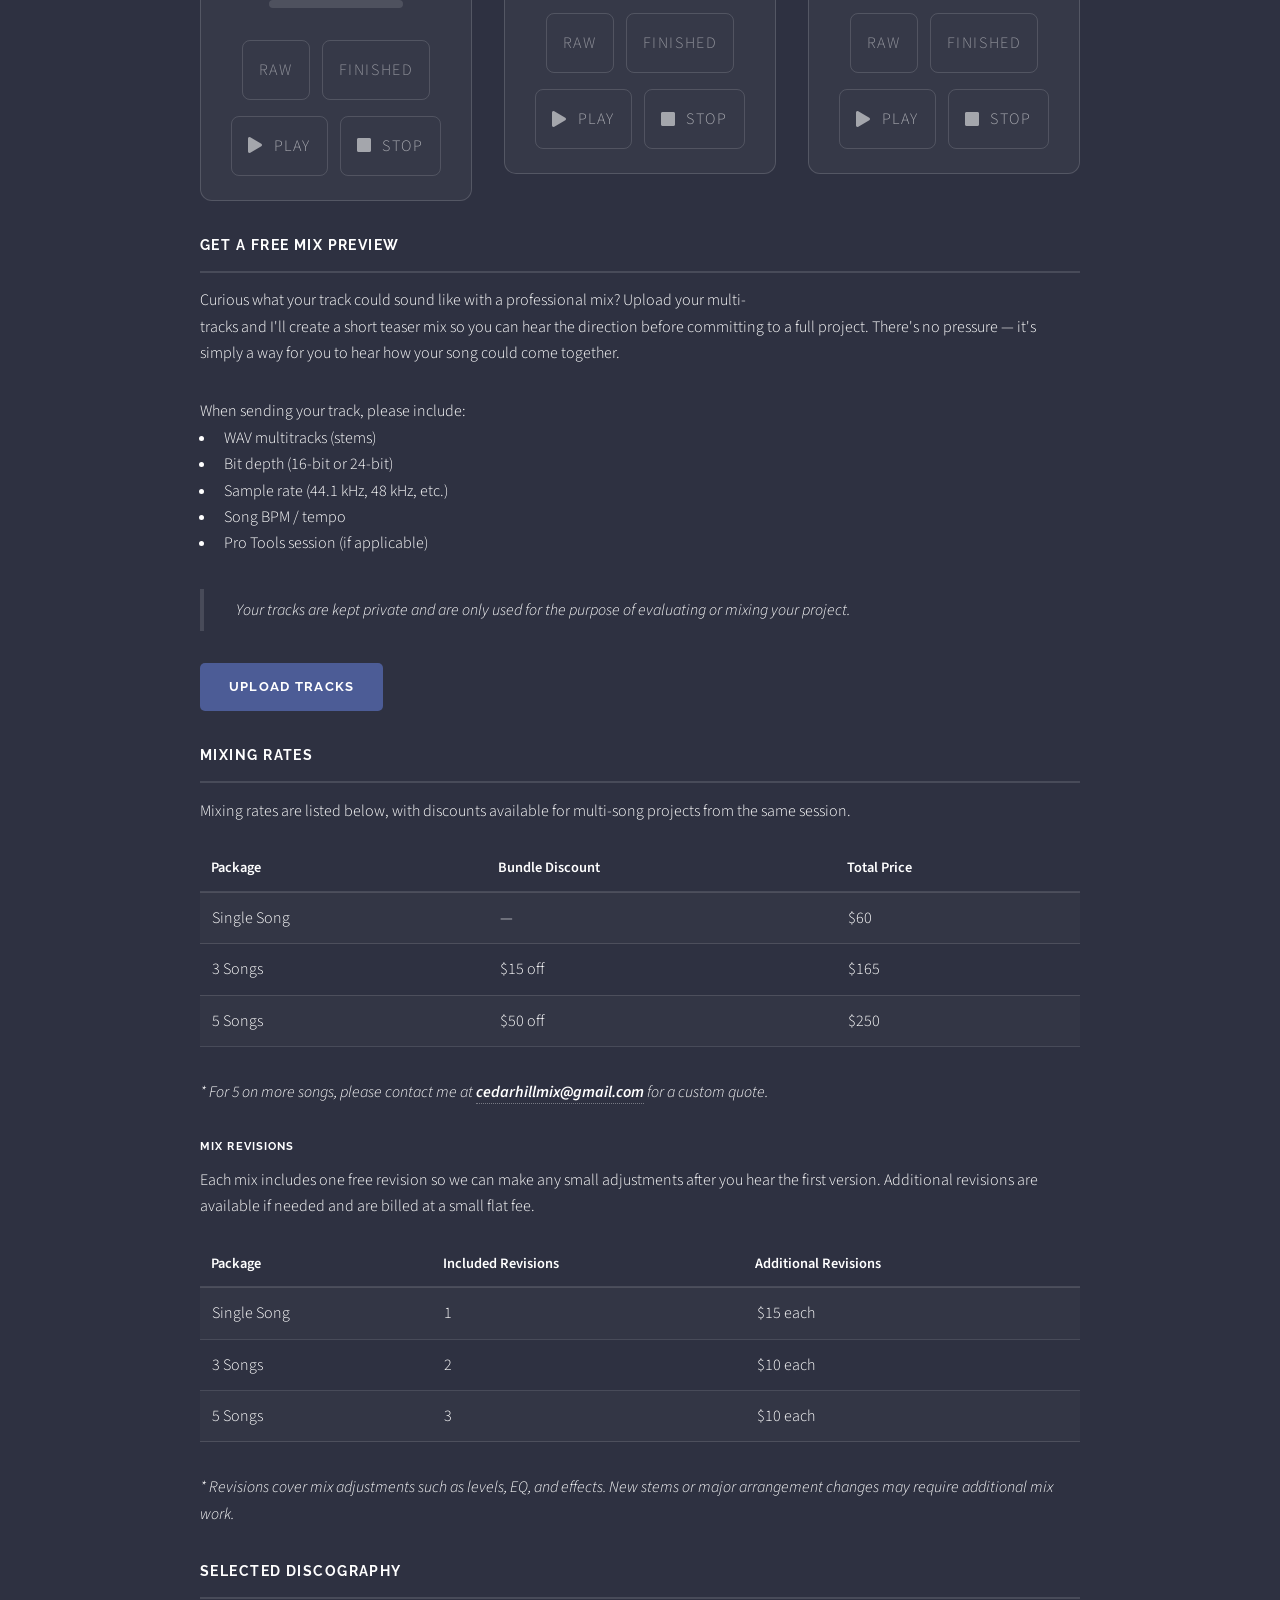
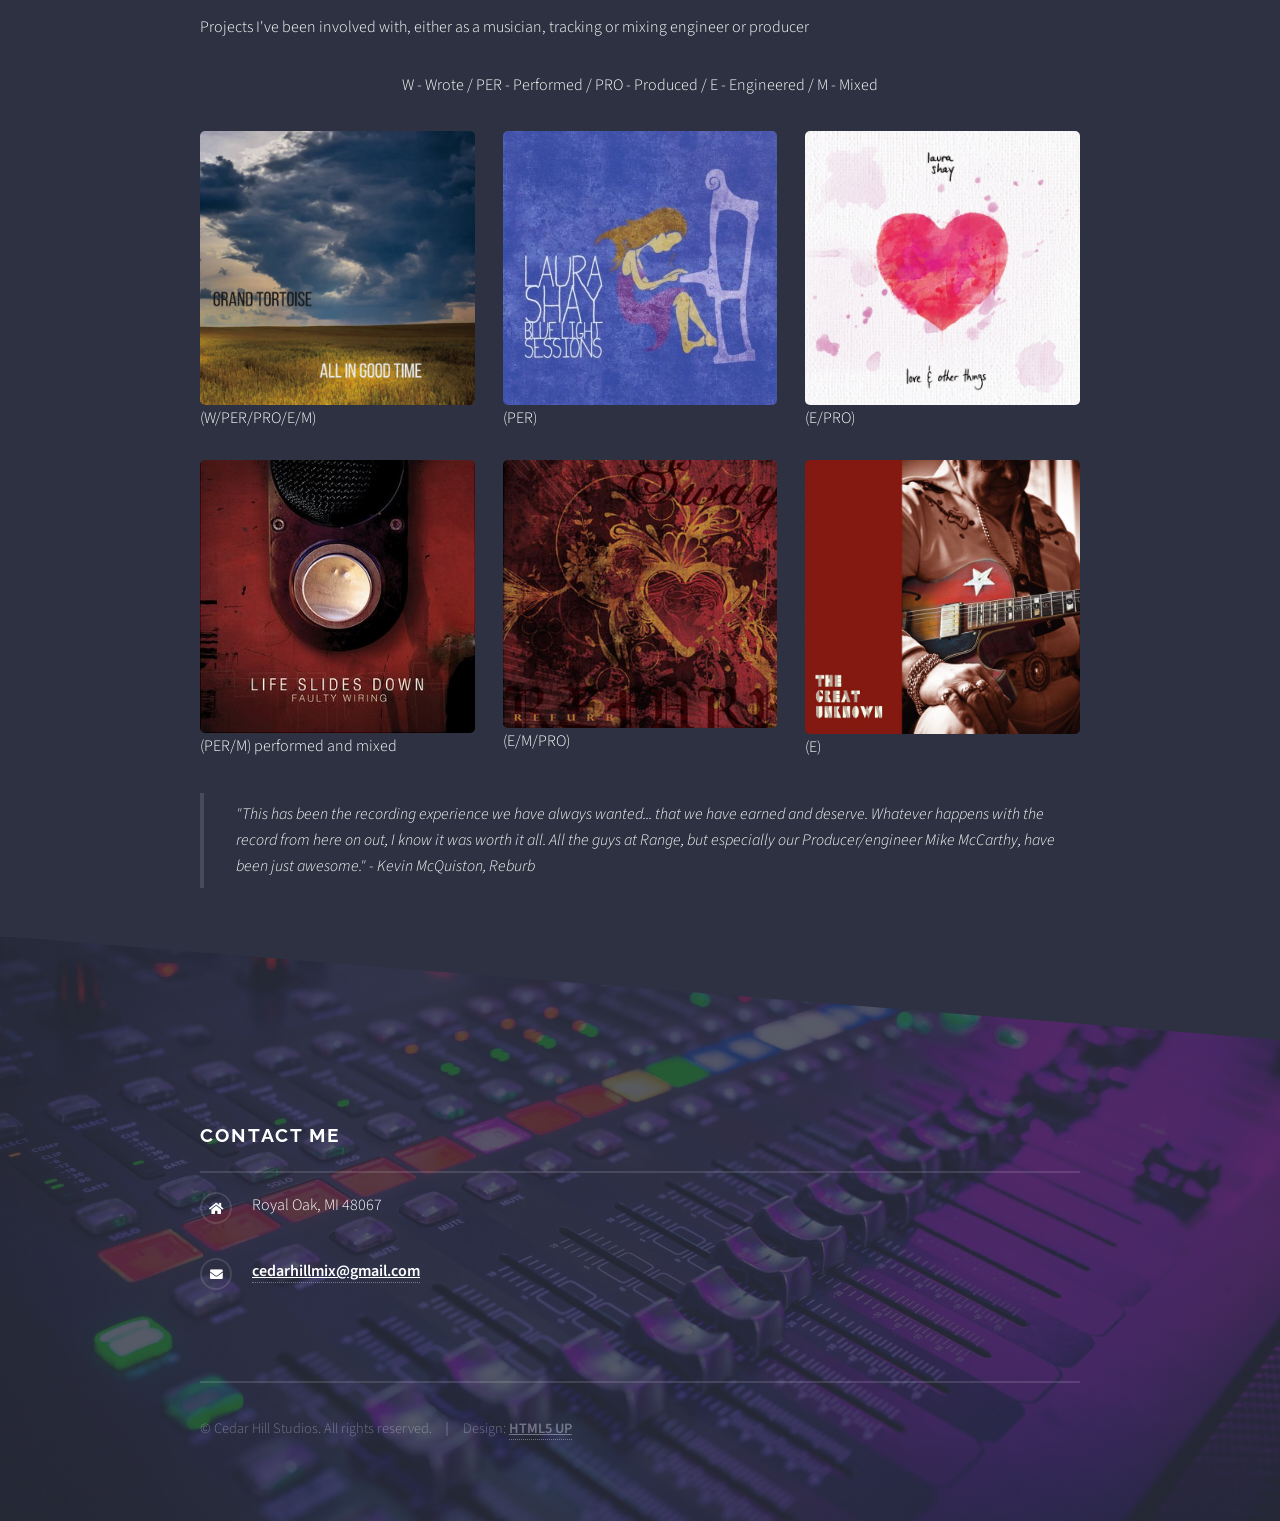
==== commit cc5a91a4: "Curating mix samples page" ====
--- a/index.html
+++ b/index.html
@@ -375,7 +375,7 @@
 										<div class="mix-grid">
 											
 											<!-- Kingdoms - Pyramids -->
-											<div class="mix-card">
+											<!-- <div class="mix-card">
 												<div class="ab-player">
 													<div class="player__wrapper"
 														data-audio-a="https://www.dropbox.com/scl/fi/0twt4knzwsnf06zncje6p/Pyramids-02.mp3?rlkey=pqoehkvr4y8ivr6omgzjj4rfr&st=31dgwm2t&raw=1"
@@ -399,7 +399,7 @@
 													</div>
 													</div>
 												</div>
-											</div>
+											</div> -->
 
 											<!-- Kingdoms - Expose -->
 											<div class="mix-card">
@@ -429,7 +429,7 @@
 											</div>
 
 											<!-- Gardenhead - The Ordeal -->
-											<div class="mix-card">
+											<!-- <div class="mix-card">
 												<div class="ab-player">
 													<div class="player__wrapper"
 														data-audio-a="https://www.dropbox.com/scl/fi/jmcamsijy6dq5yztuwvcy/The-Ordeal-AGAIN-01.mp3?rlkey=lnr94arp9pr79n4g2ge4pypcx&st=y0mc38s9&raw=1"
@@ -453,10 +453,10 @@
 													</div>
 													</div>
 												</div>
-											</div>
+											</div> -->
 
 											<!-- Mandroid Echostar - Lost Luminaries -->
-											<div class="mix-card">
+											<!-- <div class="mix-card">
 												<div class="ab-player">
 													<div class="player__wrapper"
 														data-audio-a="https://www.dropbox.com/scl/fi/526jzicxjudl2f7oba7xh/LOST-LUMINARIES-AGAIN-01.mp3?rlkey=rplt4g49chr9qr6k9qgvhfsw7&st=3gs4sxyk&raw=1"
@@ -480,7 +480,7 @@
 													</div>
 													</div>
 												</div>
-											</div>
+											</div> -->
 
 											<!-- King Cobra - King Cobra -->
 											<div class="mix-card">
@@ -524,7 +524,7 @@
 															data-audio-a="https://www.dropbox.com/scl/fi/13tlebqkhd5tpugh5uuc3/American-Fool.mp3?rlkey=5zuk94xnk2qdqq06tiaqud54r&st=df0v9z14&raw=1"
 															data-audio-b="https://www.dropbox.com/scl/fi/c82yyv0srella4s9pvzao/American-Fool-15.mp3?rlkey=r55o243jvj8p7seipbyxg0bo7&st=7gseeh5a&raw=1"
 														>
-														<a href="https://sunnysiderevival.com/">Sunnyside Revival - American Fool</a>
+														<a href="https://sunnysiderevival.com/" target="_blank" rel="noopener noreferrer">Sunnyside Revival - American Fool</a>
 														<div class="progress__container progress">
 															<div class="progress__bar progress__fill"></div>
 														</div>
@@ -572,7 +572,7 @@
 											</div>
 
 											<!-- Burst and Bloom - Liar -->
-											<div class="mix-card">
+											<!-- <div class="mix-card">
 												<div class="ab-player">
 													<div class="player__wrapper"
 															data-audio-a="https://www.dropbox.com/scl/fi/to7rvm010y4uv4xlbkc97/LIAR-04.mp3?rlkey=a03j3r2ppc63cts7o8vxldstd&st=zt8lq0hs&raw=1"
@@ -596,7 +596,7 @@
 														</div>
 													</div>
 												</div>
-											</div>
+											</div> -->
 
 											<!-- We Were Sharks - Without You -->
 											<div class="mix-card">
@@ -627,7 +627,7 @@
 											</div>
 
 											<!-- Runaway Kids - Fade Away -->
-											<div class="mix-card">
+											<!-- <div class="mix-card">
 												<div class="ab-player">
 													<div class="player__wrapper"
 															data-audio-a="https://www.dropbox.com/scl/fi/3c4pkmjntqvz5kfod960m/RunawayKids-02.mp3?rlkey=dke1wimdm3j6f4x63nqij6bj9&st=n1br318x&raw=1"
@@ -651,7 +651,7 @@
 														</div>
 													</div>
 												</div>
-											</div>
+											</div> -->
 
 											<!-- Heavy Hearts - Between Mirrors -->
 											<div class="mix-card">
@@ -708,7 +708,7 @@
 											</div>
 
 											<!-- Burst and Bloom - Take It Back -->
-											<div class="mix-card">
+											<!-- <div class="mix-card">
 												<div class="ab-player">
 													<div class="player__wrapper"
 															data-audio-a="https://www.dropbox.com/scl/fi/efyqgx5xnknnhz87rssya/TAKE_IT_BACK-01.mp3?rlkey=s42wh2ktlb7i0mv02errs4jjc&st=f27lw327&raw=1"
@@ -732,10 +732,10 @@
 														</div>
 													</div>
 												</div>
-											</div>
+											</div> -->
 
 											<!-- Radioblack - Sunny Daze -->
-											<div class="mix-card">
+											<!-- <div class="mix-card">
 												<div class="ab-player">
 													<div class="player__wrapper"
 														data-audio-a="https://www.dropbox.com/scl/fi/5vhwc3suan5wltw1233i6/Sunny-Daze.mp3?rlkey=95076ydyxkxk370qrpnw30263&st=gmqlnp79&raw=1"
@@ -759,10 +759,10 @@
 													</div>
 													</div>
 												</div>
-											</div>
+											</div> -->
 
 											<!-- Gun - All Fired Up -->
-											<div class="mix-card">
+											<!-- <div class="mix-card">
 												<div class="ab-player">
 													<div class="player__wrapper"
 															data-audio-a="https://www.dropbox.com/scl/fi/wzobg6o5g43w8jaoy02sh/All-Fired-Up-AGAIN-01.mp3?rlkey=9gpbboiiznqx9t3gonq17sn00&st=45zr4dv4&raw=1"
@@ -786,7 +786,7 @@
 														</div>
 													</div>
 												</div>
-											</div>
+											</div> -->
 
 											<!-- Vice Squad - If I Knew What I Know Now -->
 											<div class="mix-card">
@@ -1029,7 +1029,7 @@
 											</div>
 
 											<!-- Sleep the Season - First Snow -->
-											<div class="mix-card">
+											<!-- <div class="mix-card">
 												<div class="ab-player">
 													<div class="player__wrapper"
 														data-audio-a="https://www.dropbox.com/scl/fi/fwfk4kpu0wtgdmmqf9nmr/First-Snow.mp3?rlkey=88uhonzkihjcl2hnghw3frsxe&st=uwse68q1&raw=1"
@@ -1053,7 +1053,7 @@
 													</div>
 													</div>
 												</div>
-											</div>
+											</div> -->
 
 											<!-- The Playtapes - Skipping Stones -->
 											<div class="mix-card">
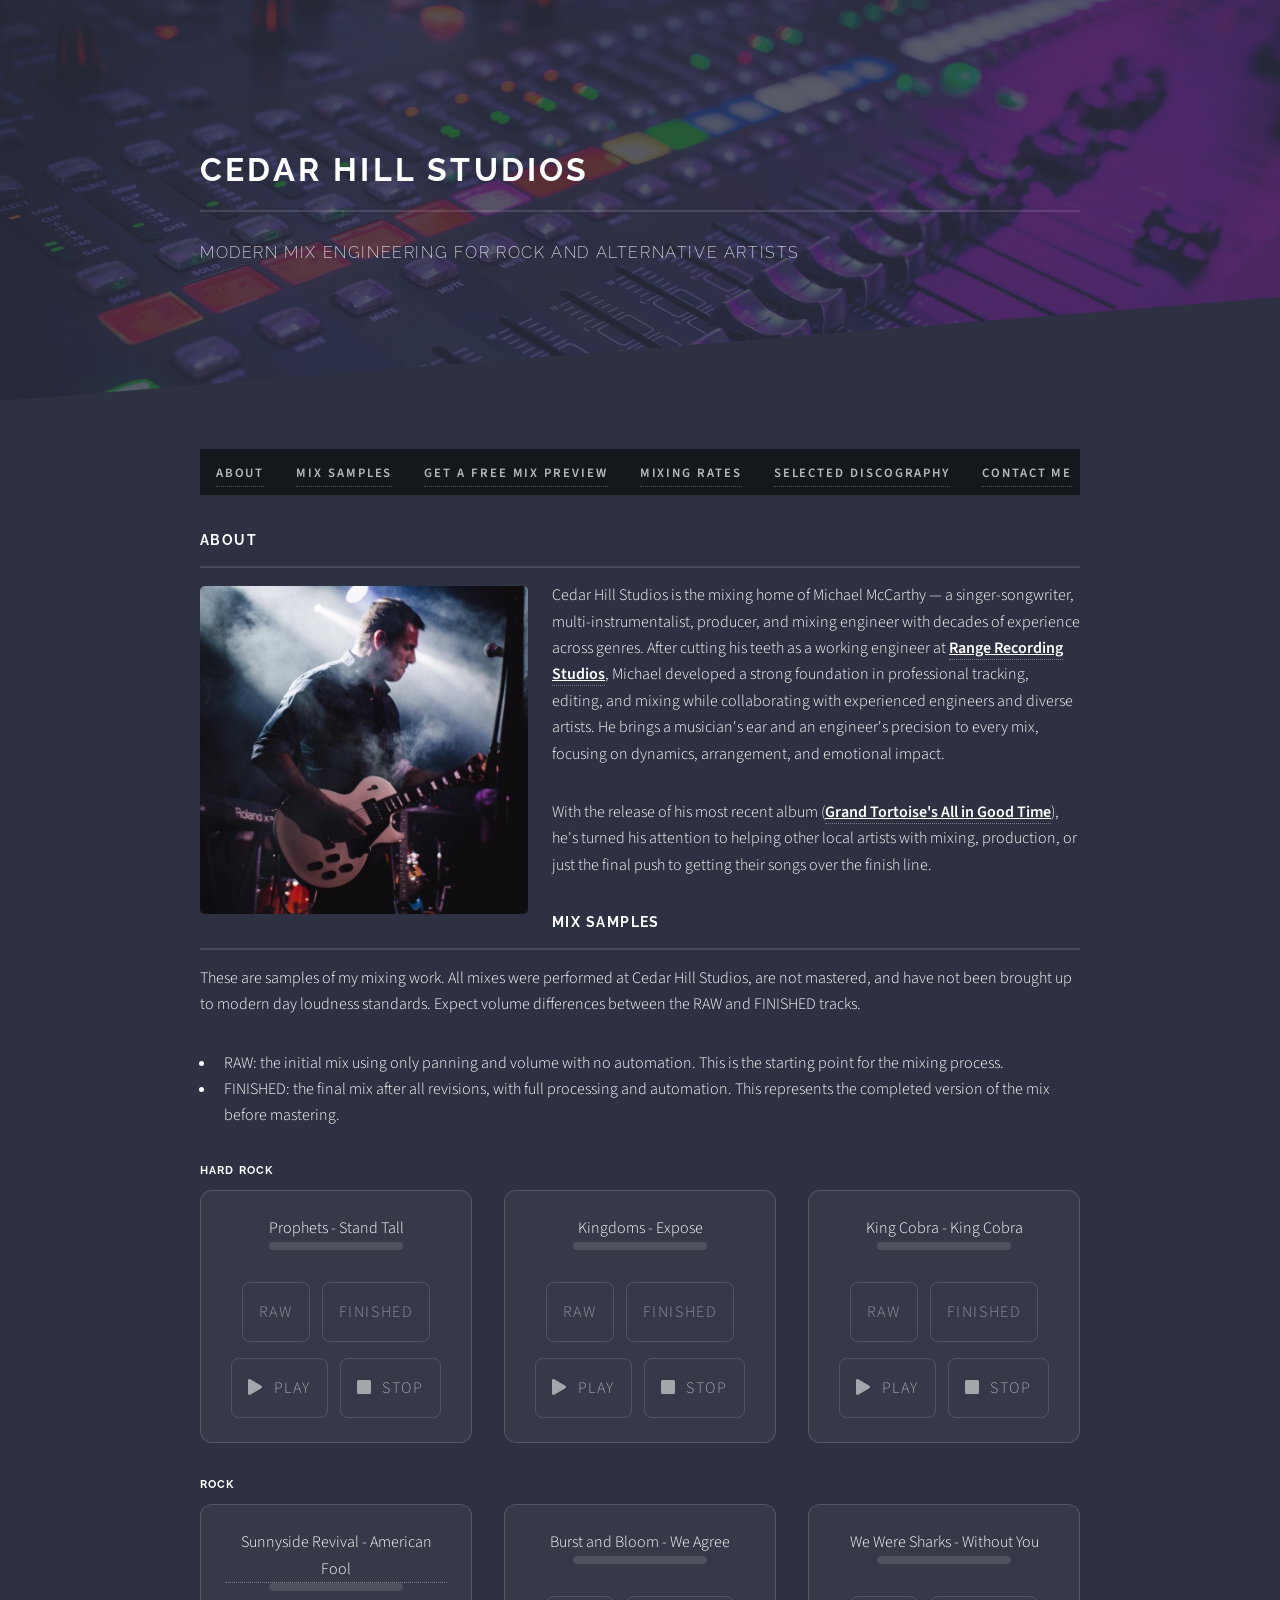
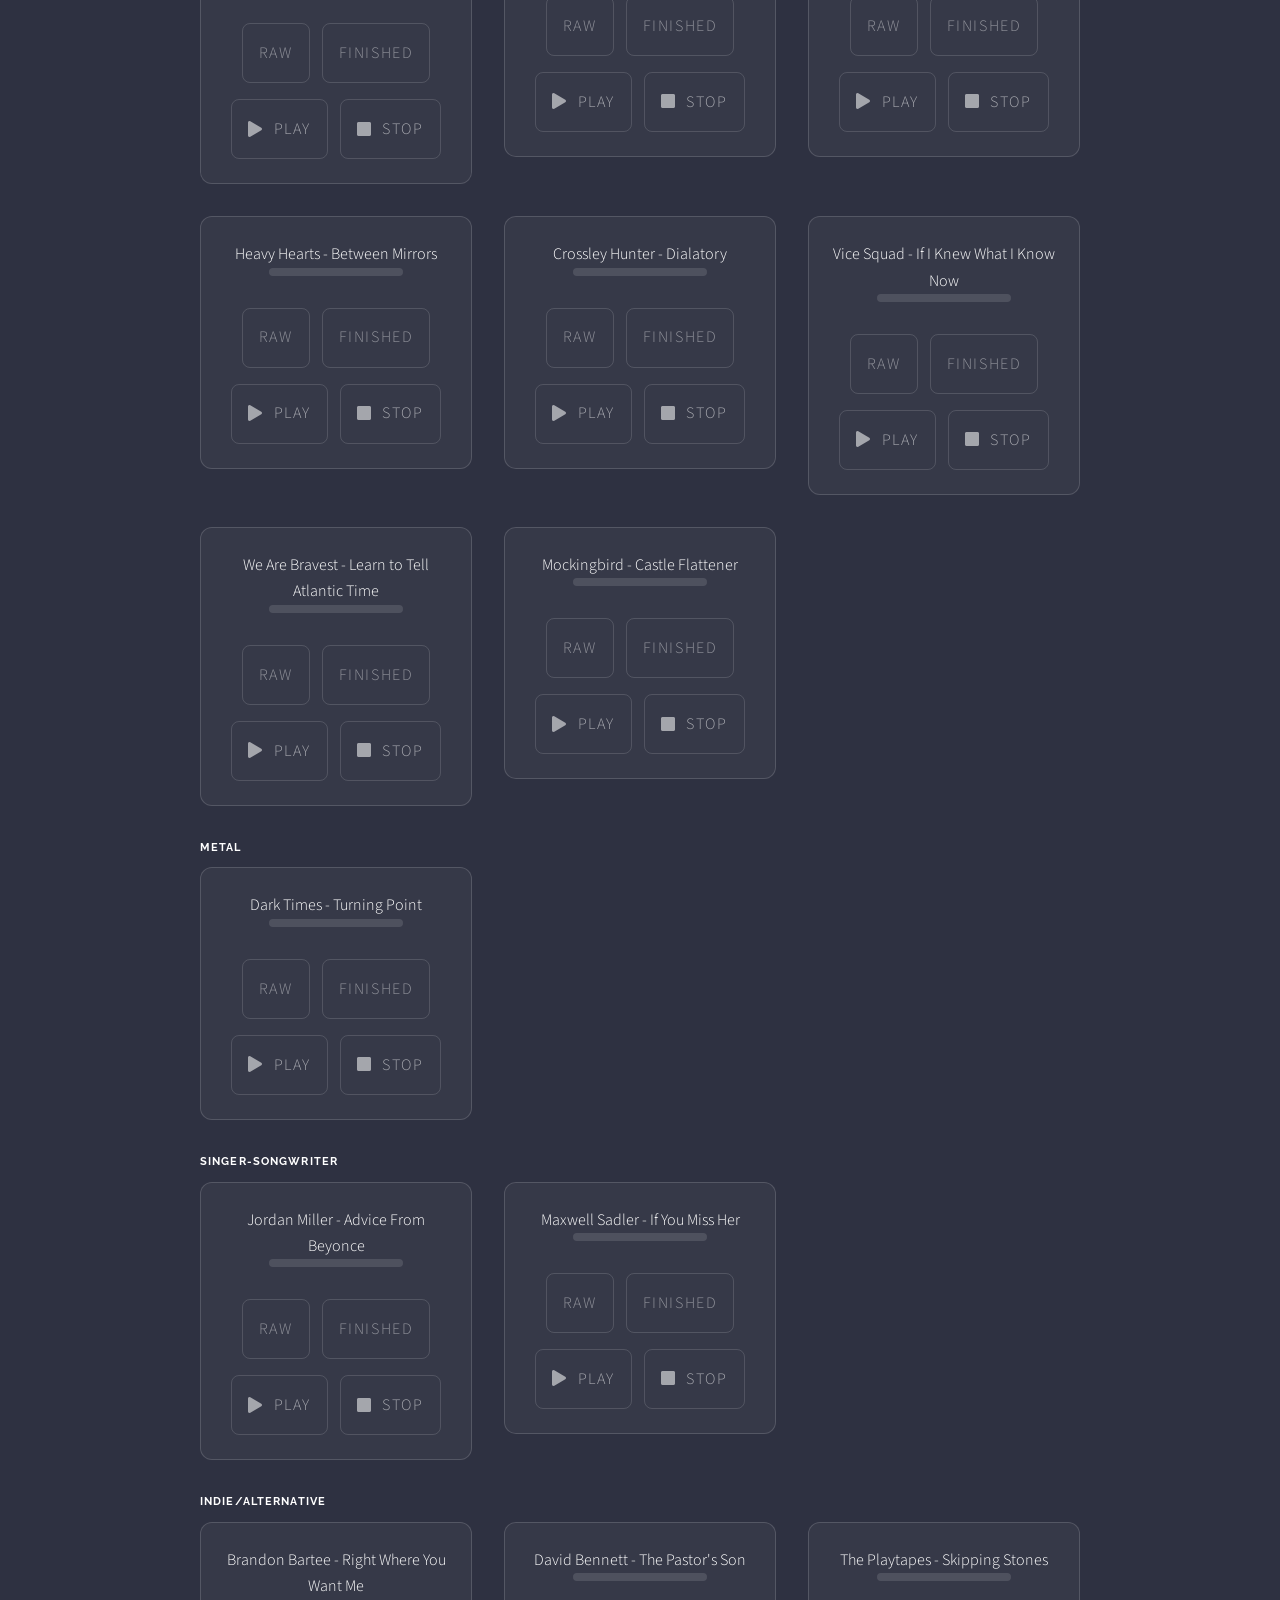
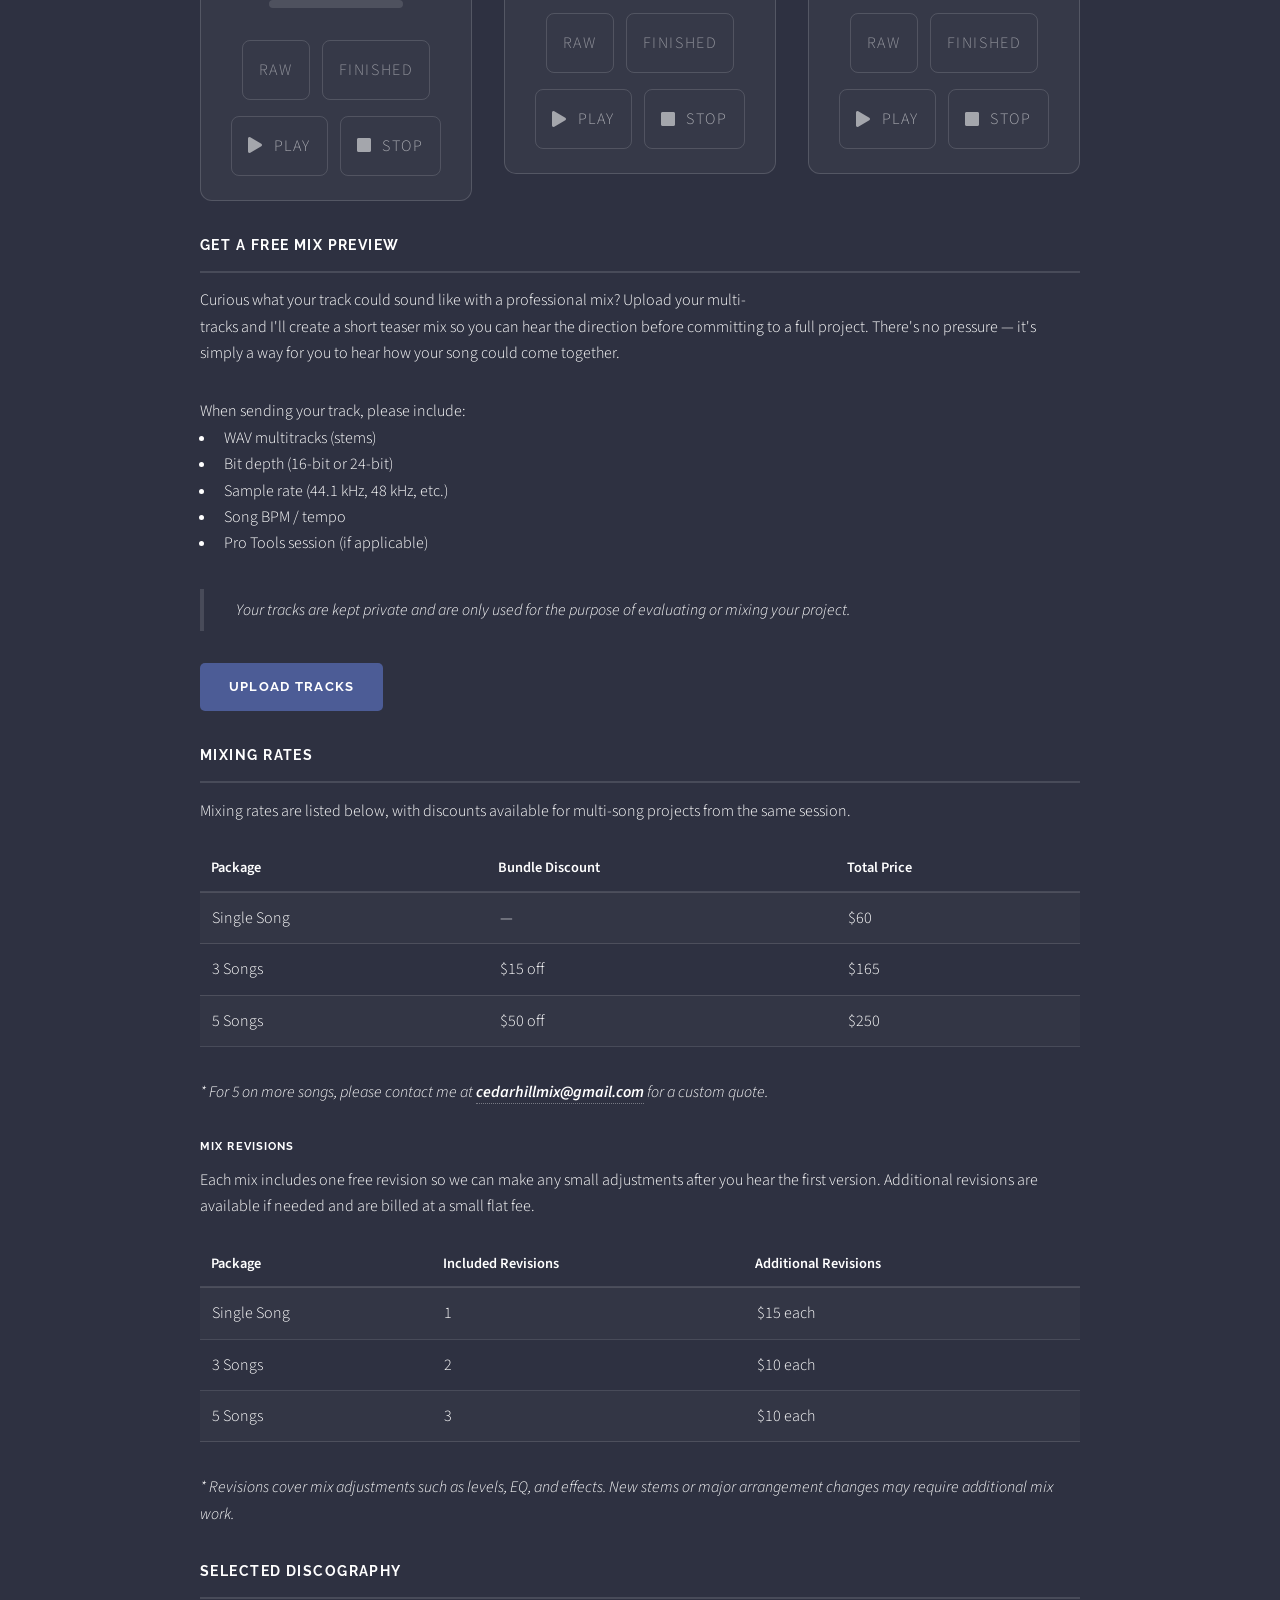
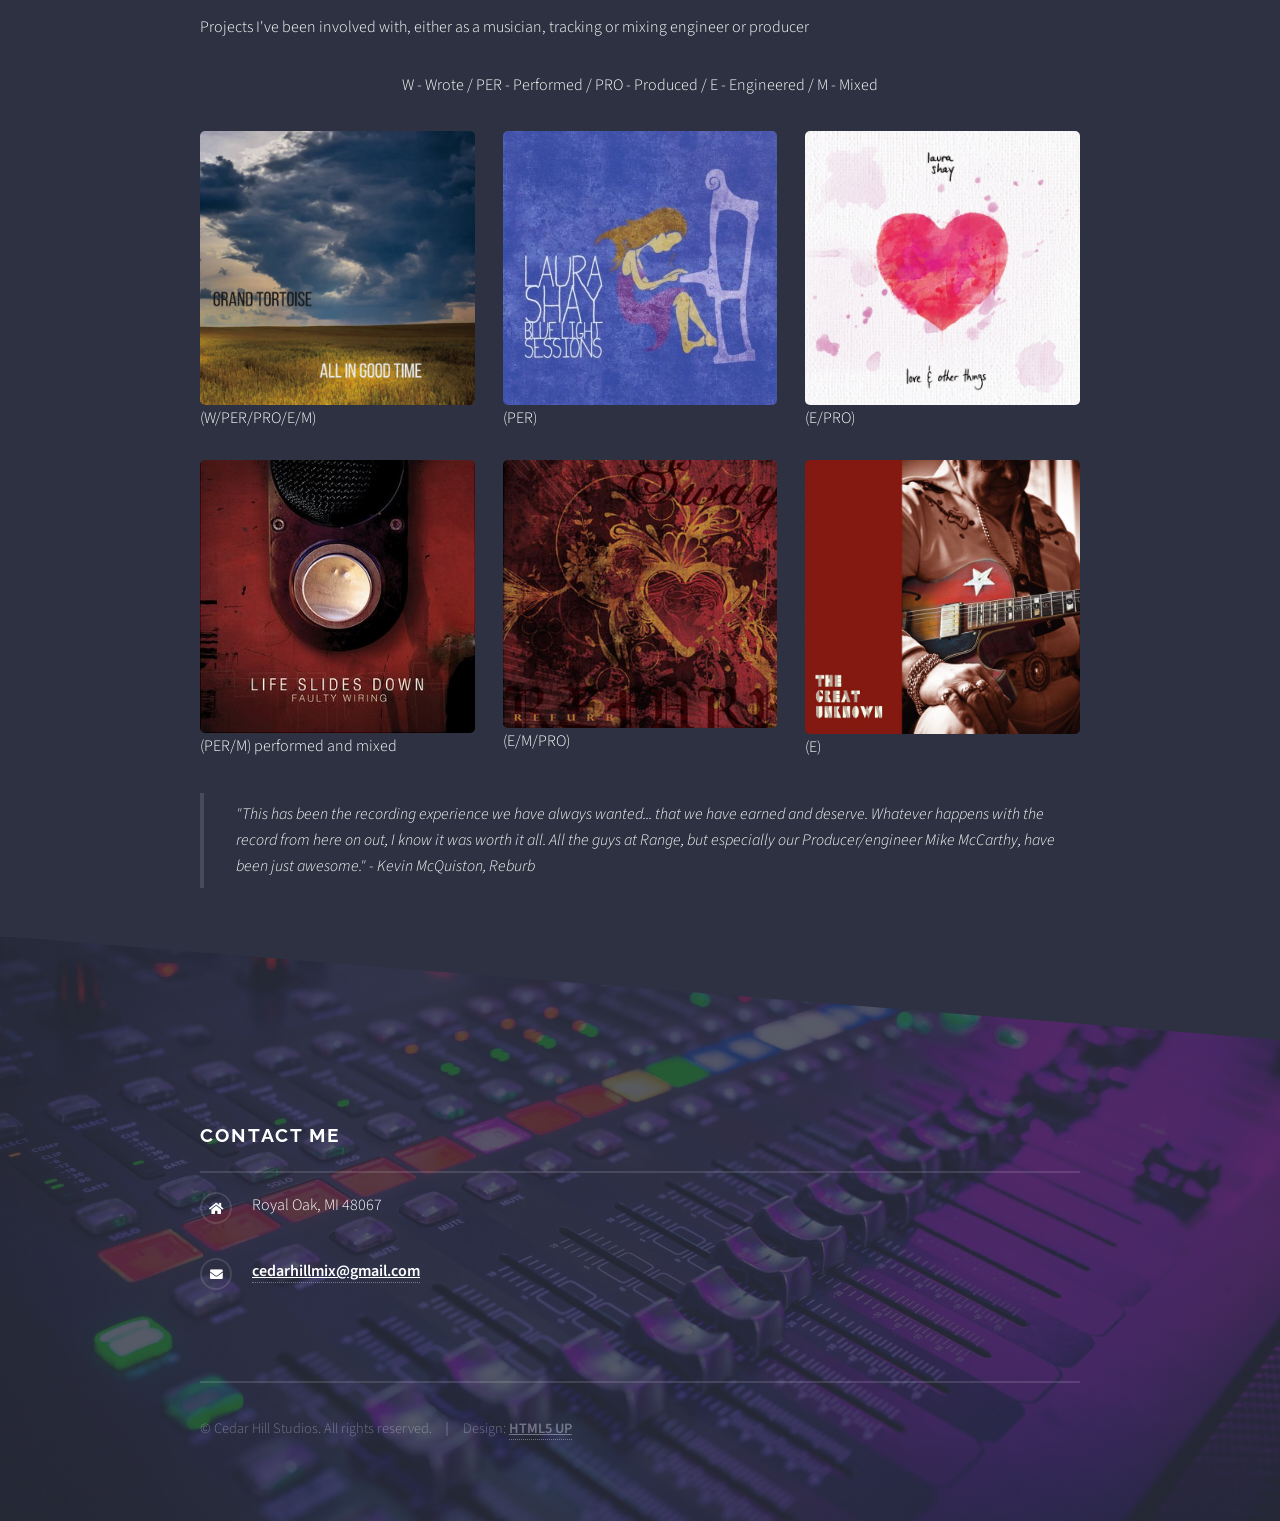
==== commit 3ff19b93: "Add Prophets - Stand Tall" ====
--- a/index.html
+++ b/index.html
@@ -400,6 +400,33 @@
 													</div>
 												</div>
 											</div> -->
+
+											<!-- Prophets - Stand Tall -->
+											 <div class="mix-card">
+												<div class="ab-player">
+													<div class="player__wrapper"
+														data-audio-a="https://www.dropbox.com/scl/fi/wnfsykbm8aj2us27pp8qq/PROPHETS-STAND_TALL-01.mp3?rlkey=kp9h41hf8sgenkizoxxxnpatx&st=d2ex5yk1&raw=1"
+														data-audio-b="https://www.dropbox.com/scl/fi/7j3f6ibpsazm0jnz4mve7/PROPHETS-STAND-TALL-13.mp3?rlkey=cbgaiaclv7qays4ym9qae590c&st=8bso7lk7&raw=1"
+													>
+													Prophets - Stand Tall
+													<div class="progress__container progress">
+														<div class="progress__bar progress__fill"></div>
+													</div>
+													<div class="ab__controls">
+														<button class="button small a__button">Raw</button>
+														<button class="button small b__button">Finished</button>
+													</div>
+													<div class="play__stop__controls">
+														<button class="button small play__pause__button play__button" disabled>
+															<span class="icon solid fa-play"></span><span>Play</span>
+														</button>
+														<button class="button small stop__button" disabled>
+															<span class="icon solid fa-stop"></span><span>Stop</span>
+														</button>
+													</div>
+													</div>
+												</div>
+											</div>
 
 											<!-- Kingdoms - Expose -->
 											<div class="mix-card">
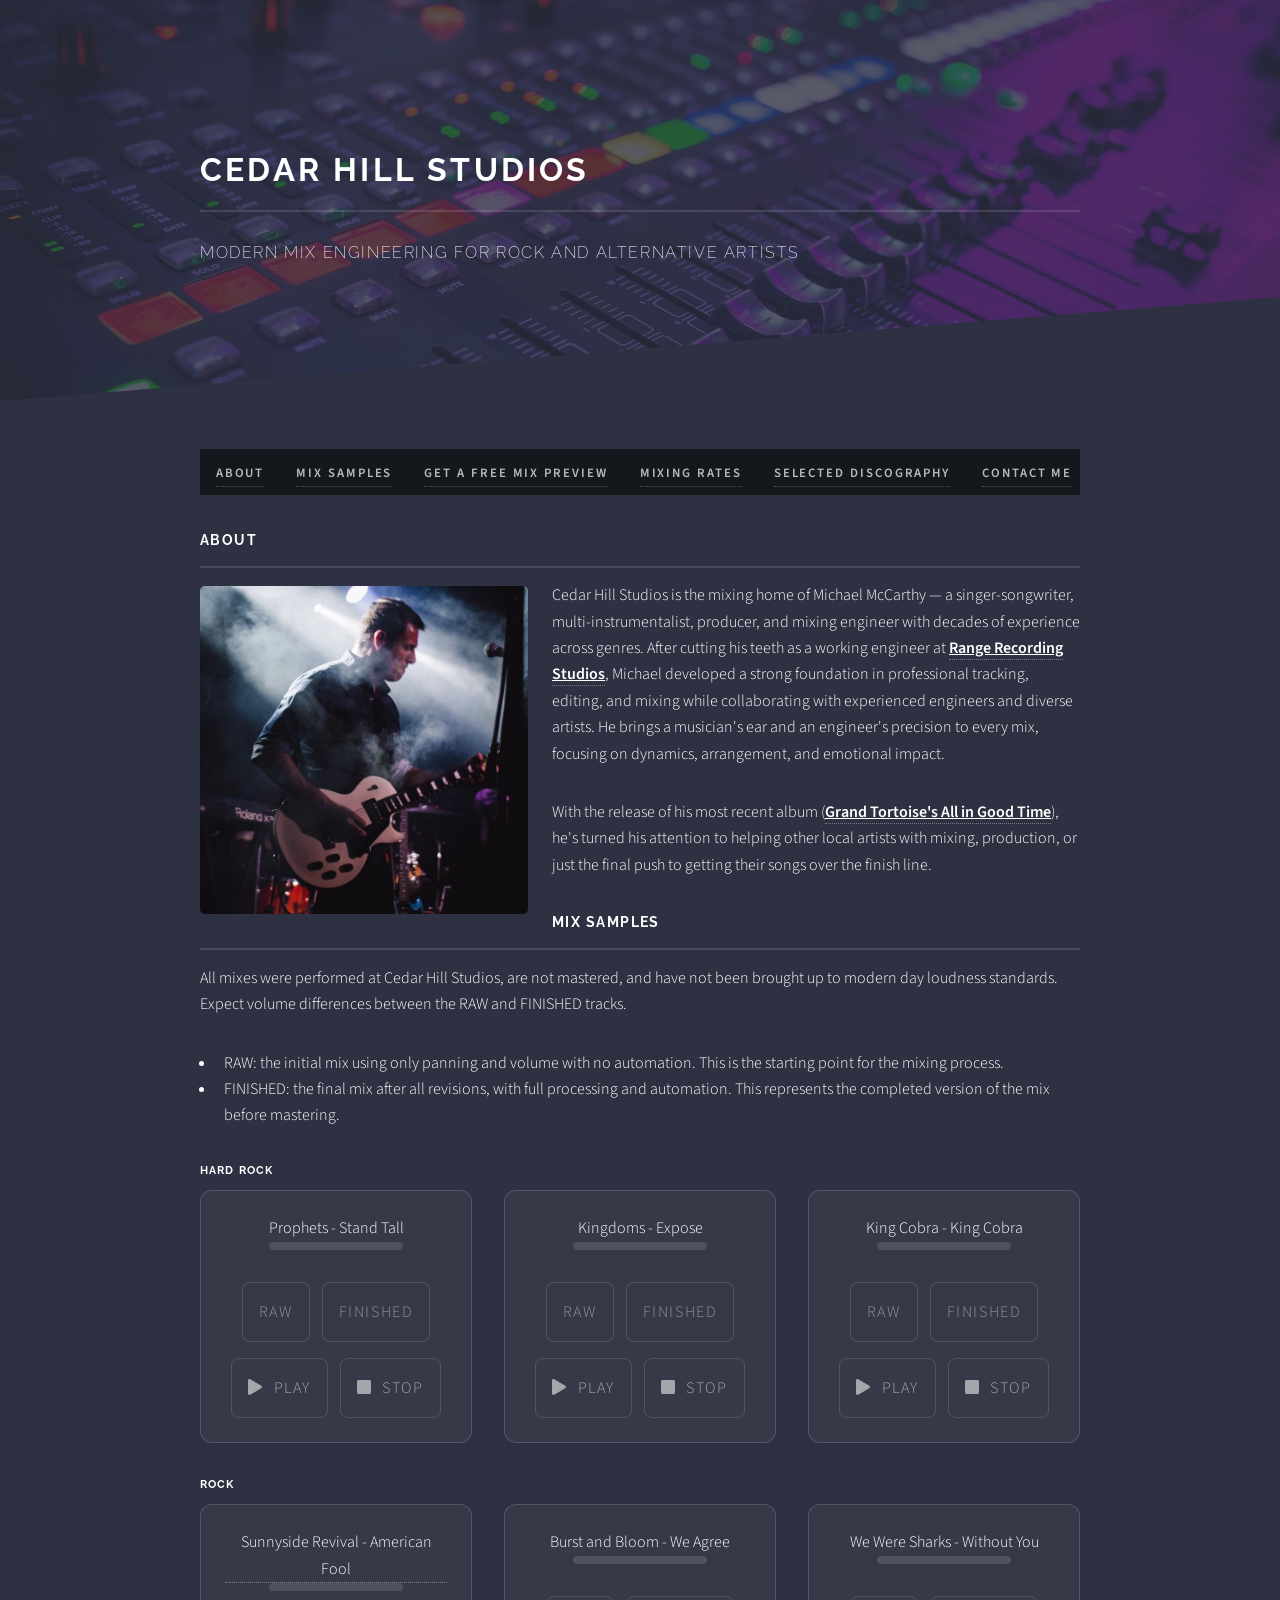
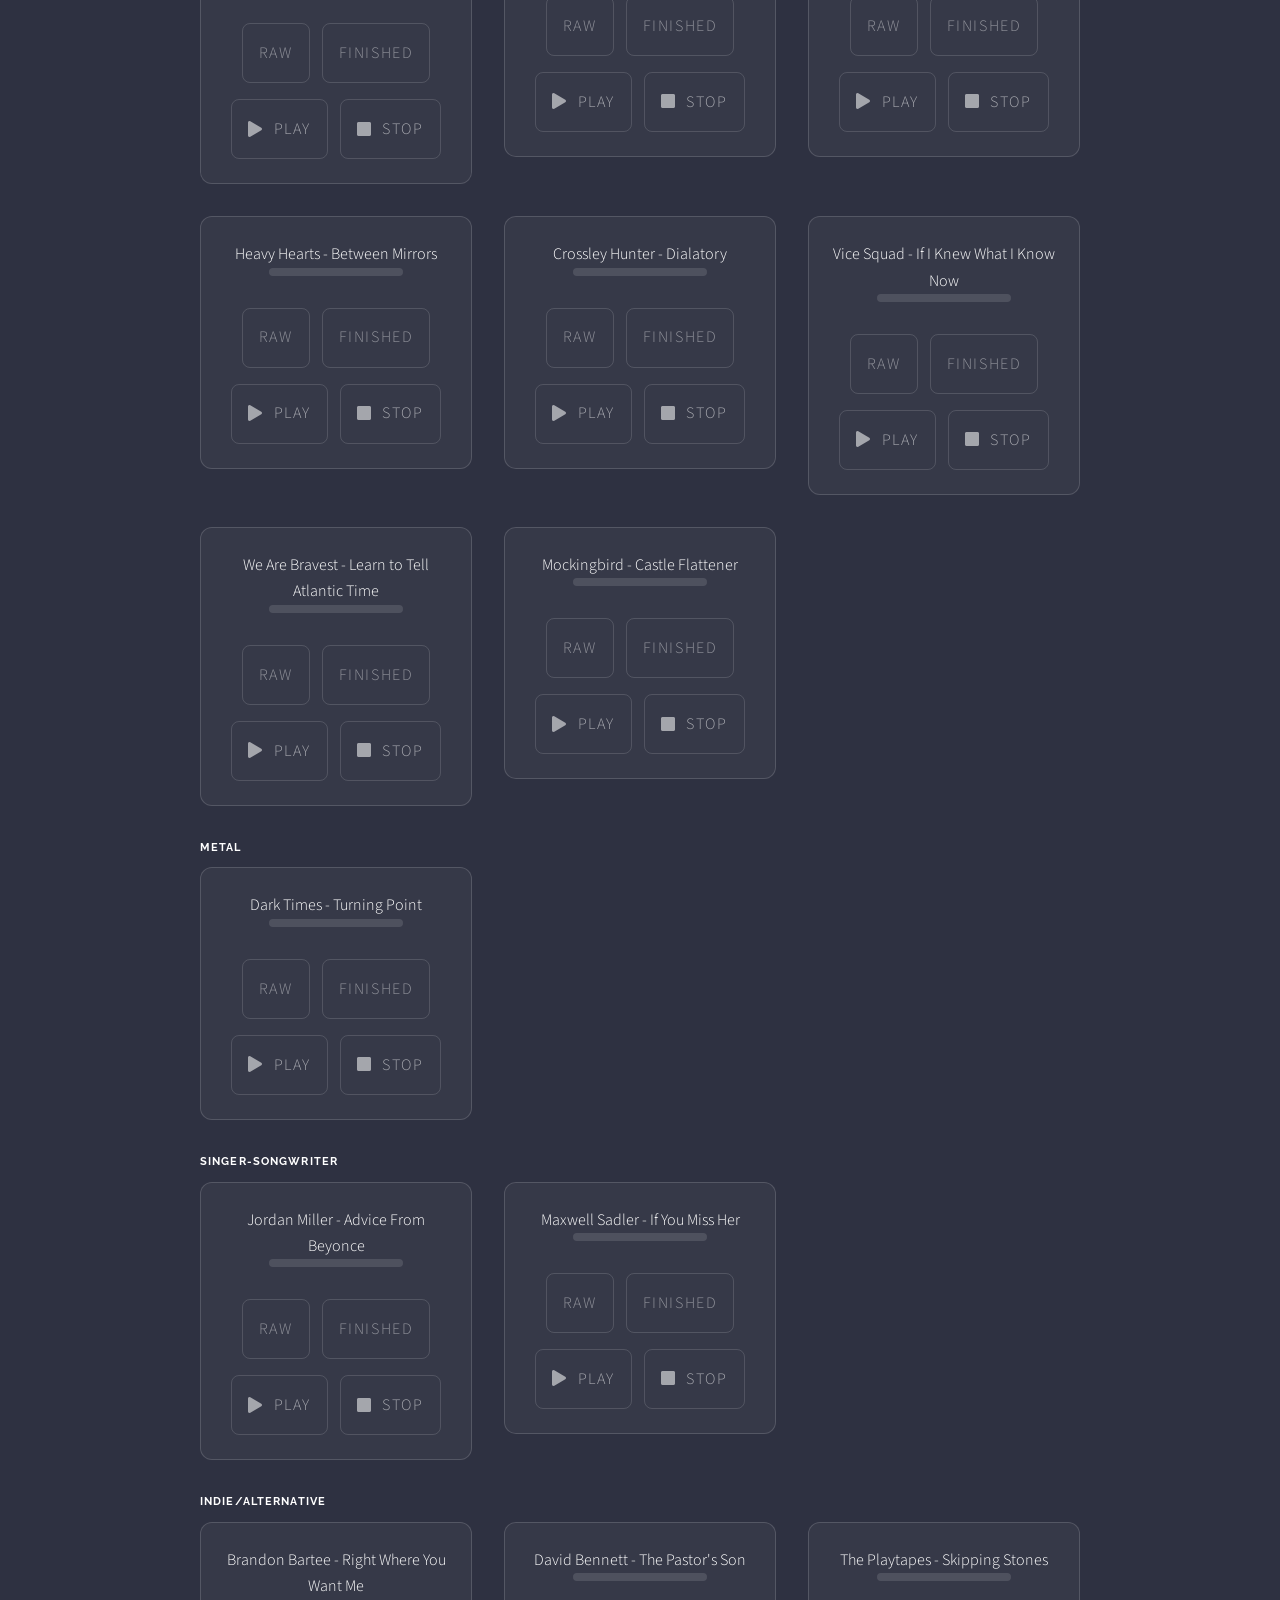
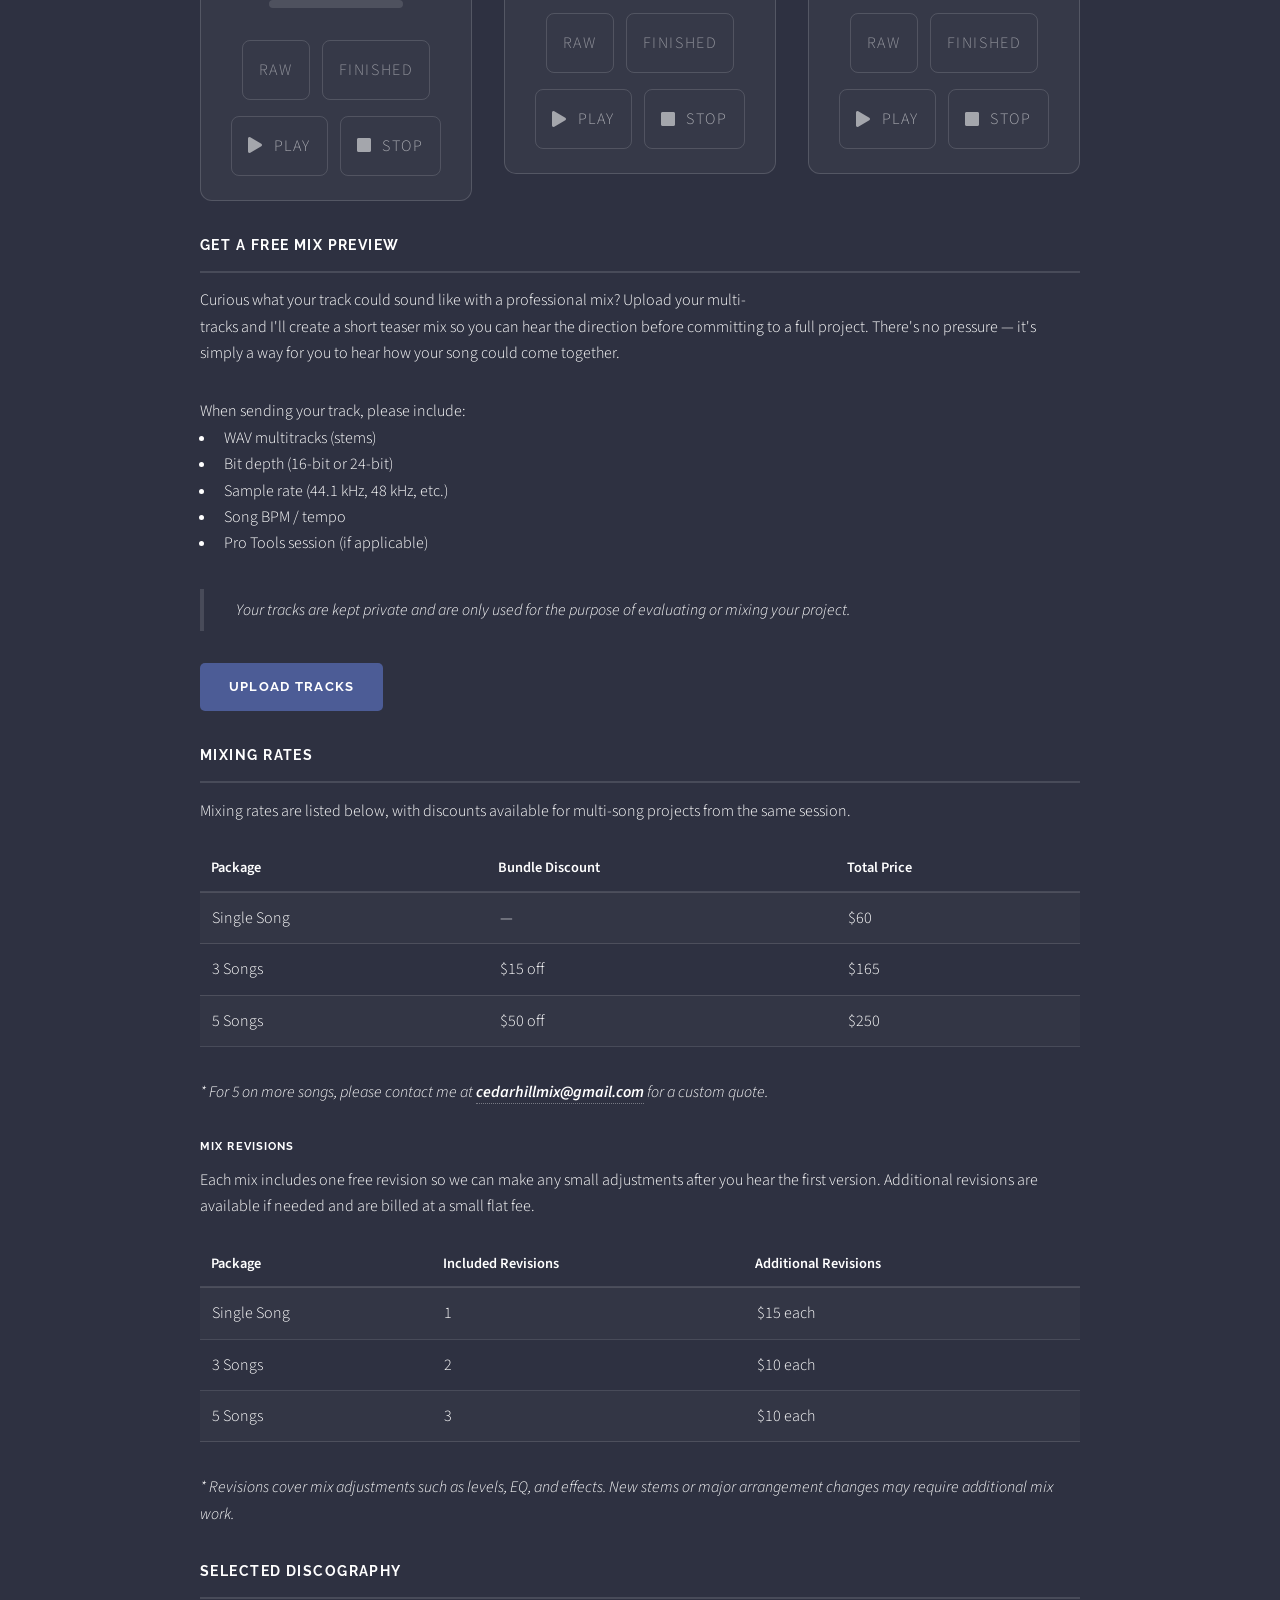
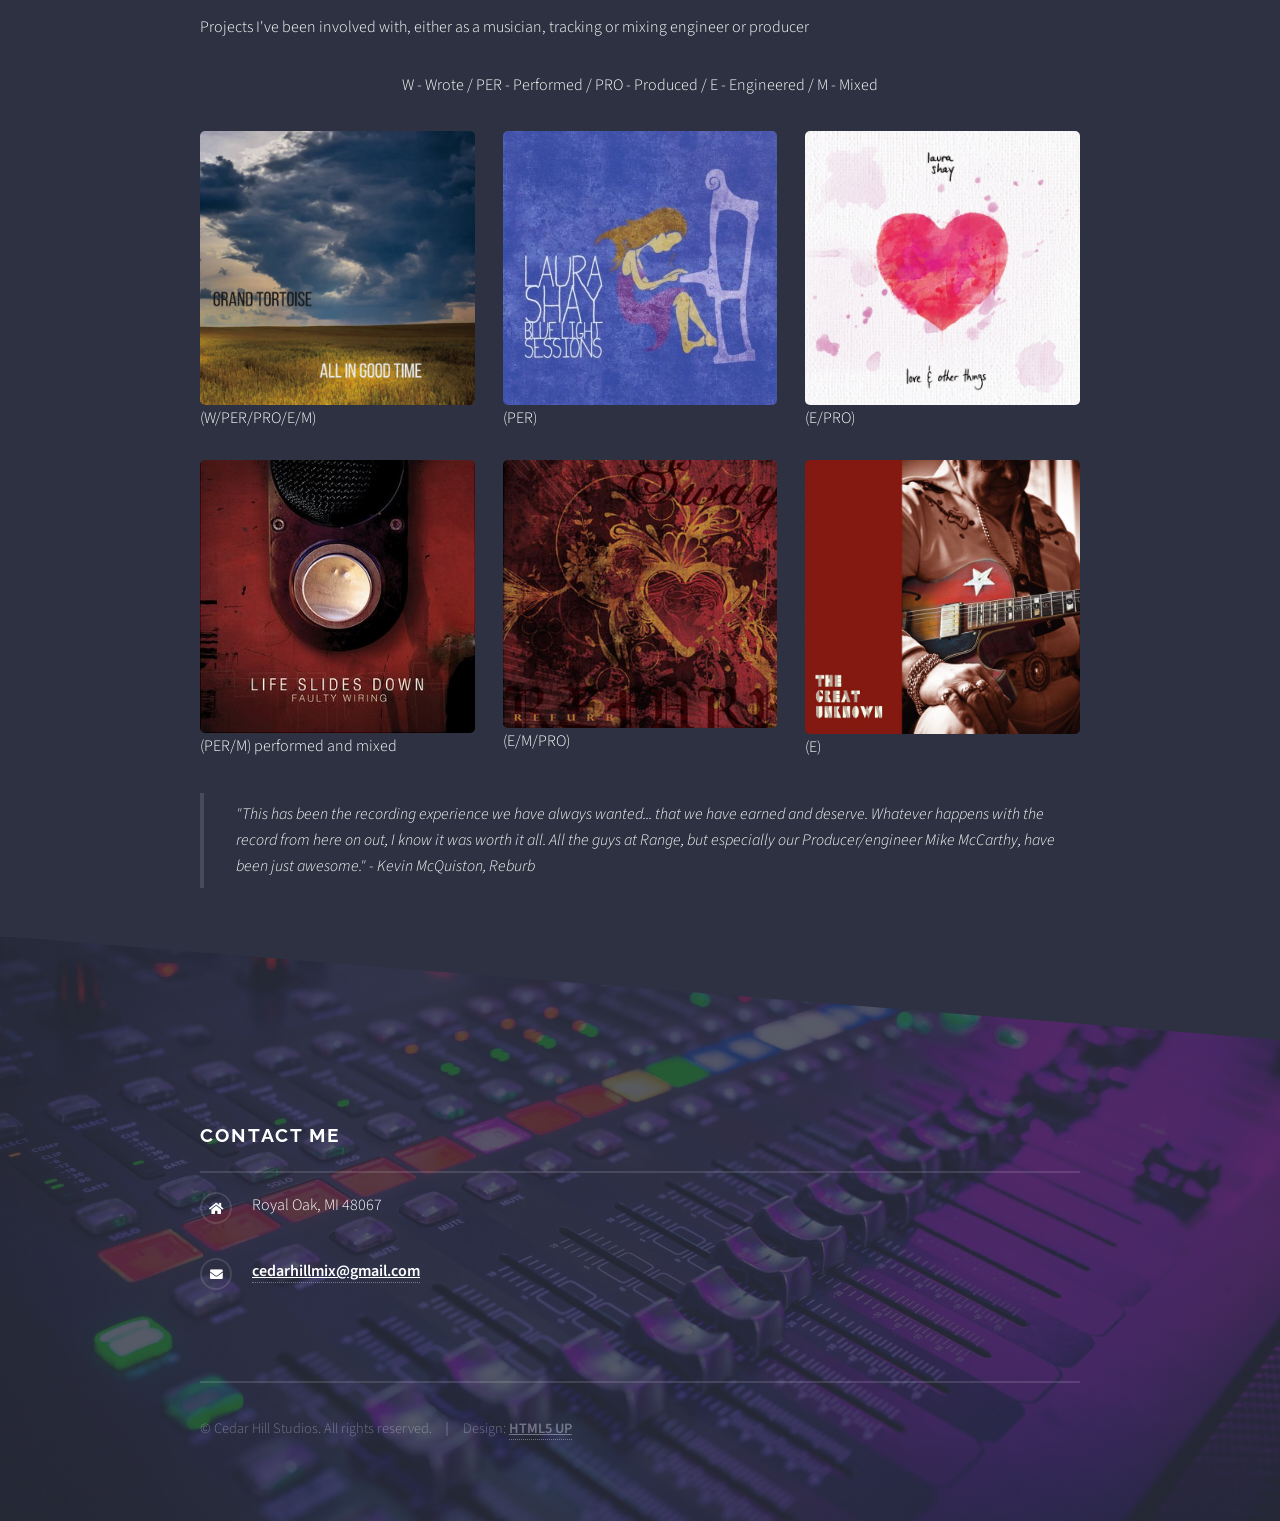
==== commit 5a53aa25: "Update index.html" ====
--- a/index.html
+++ b/index.html
@@ -362,7 +362,7 @@
 									<!-- Mix Samples -->
 									<section id="mixes">
 										<h3 class="major">Mix Samples</h3>
-										<p>These are samples of my mixing work. All mixes were performed at Cedar Hill Studios, are not mastered, and have not been brought up to modern day loudness standards. Expect volume differences between the RAW and FINISHED tracks.</p>
+										<p>All mixes were performed at Cedar Hill Studios, are not mastered, and have not been brought up to modern day loudness standards. Expect volume differences between the RAW and FINISHED tracks.</p>
 										<ul>
 											<li>RAW: the initial mix using only panning and volume with no automation. This is the starting point for the mixing process.</li>
 											<li>FINISHED: the final mix after all revisions, with full processing and automation. This represents the completed version of the mix before mastering.</li>
